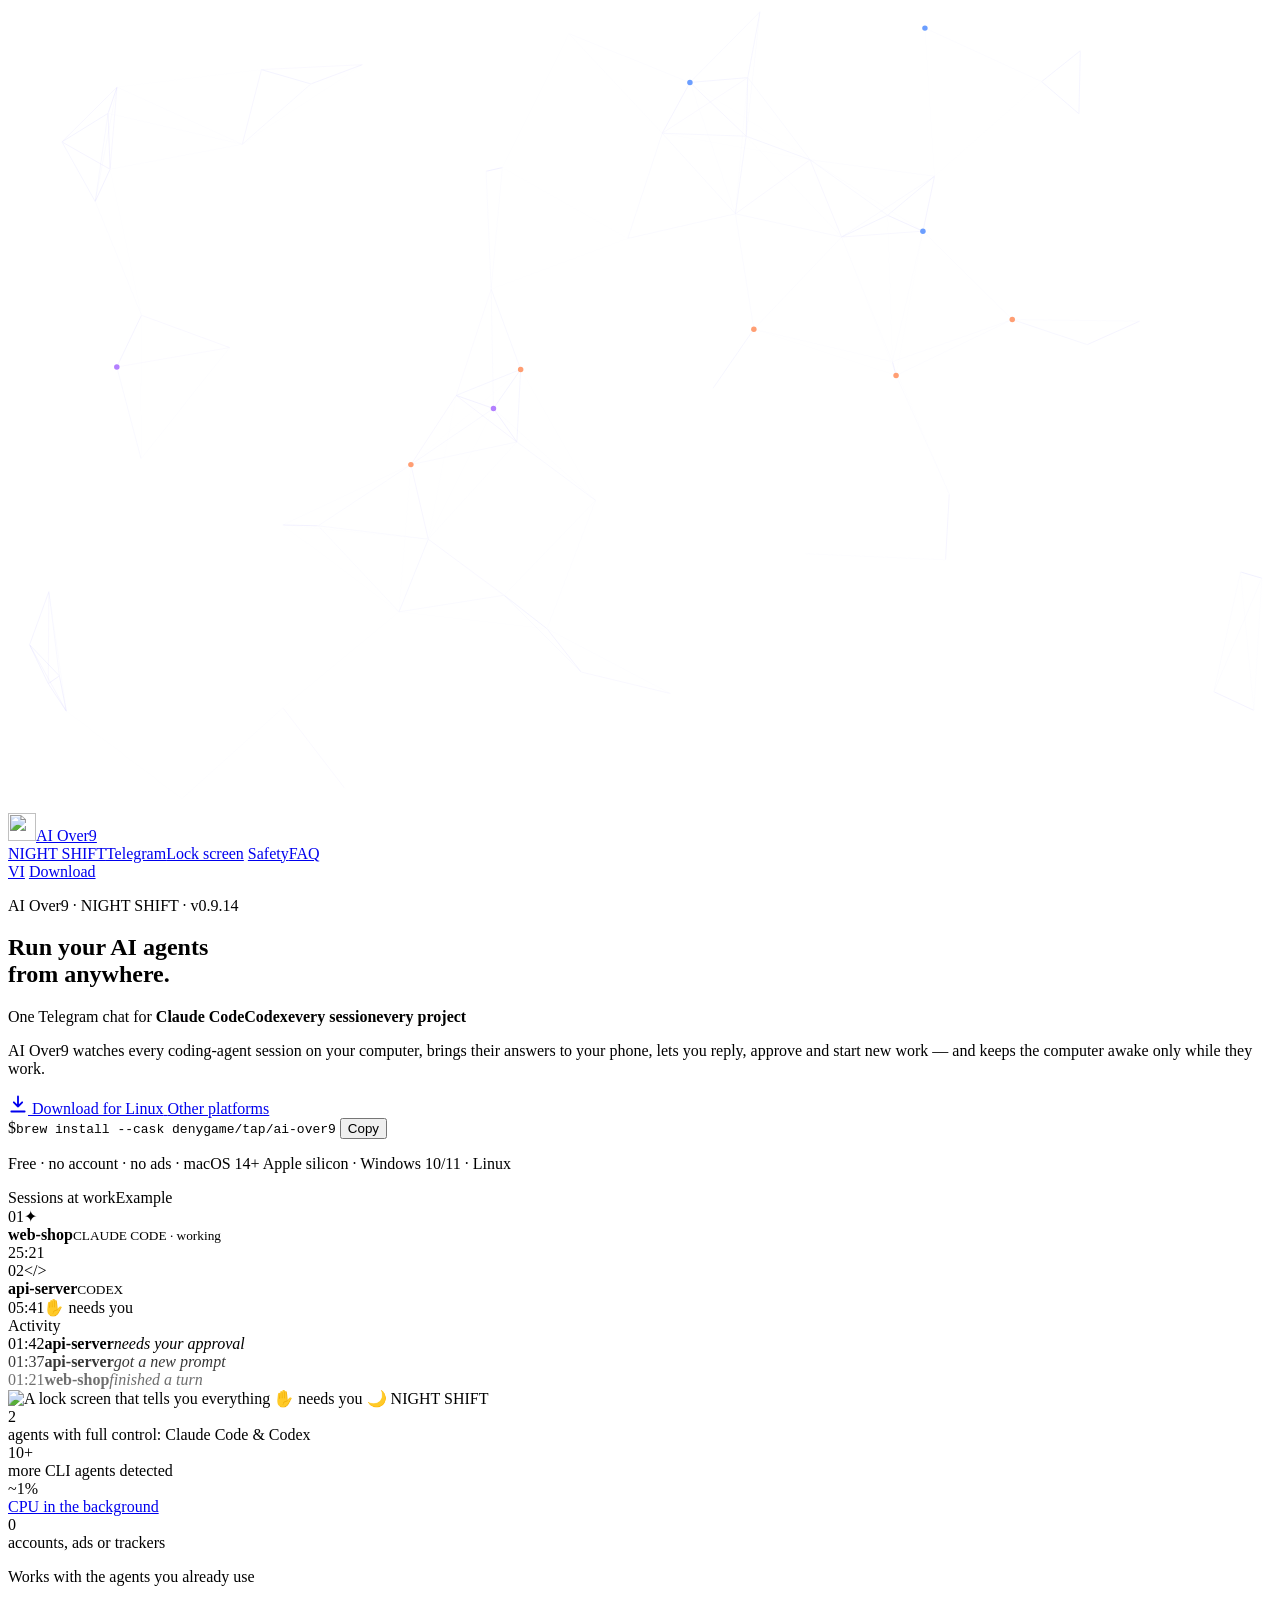
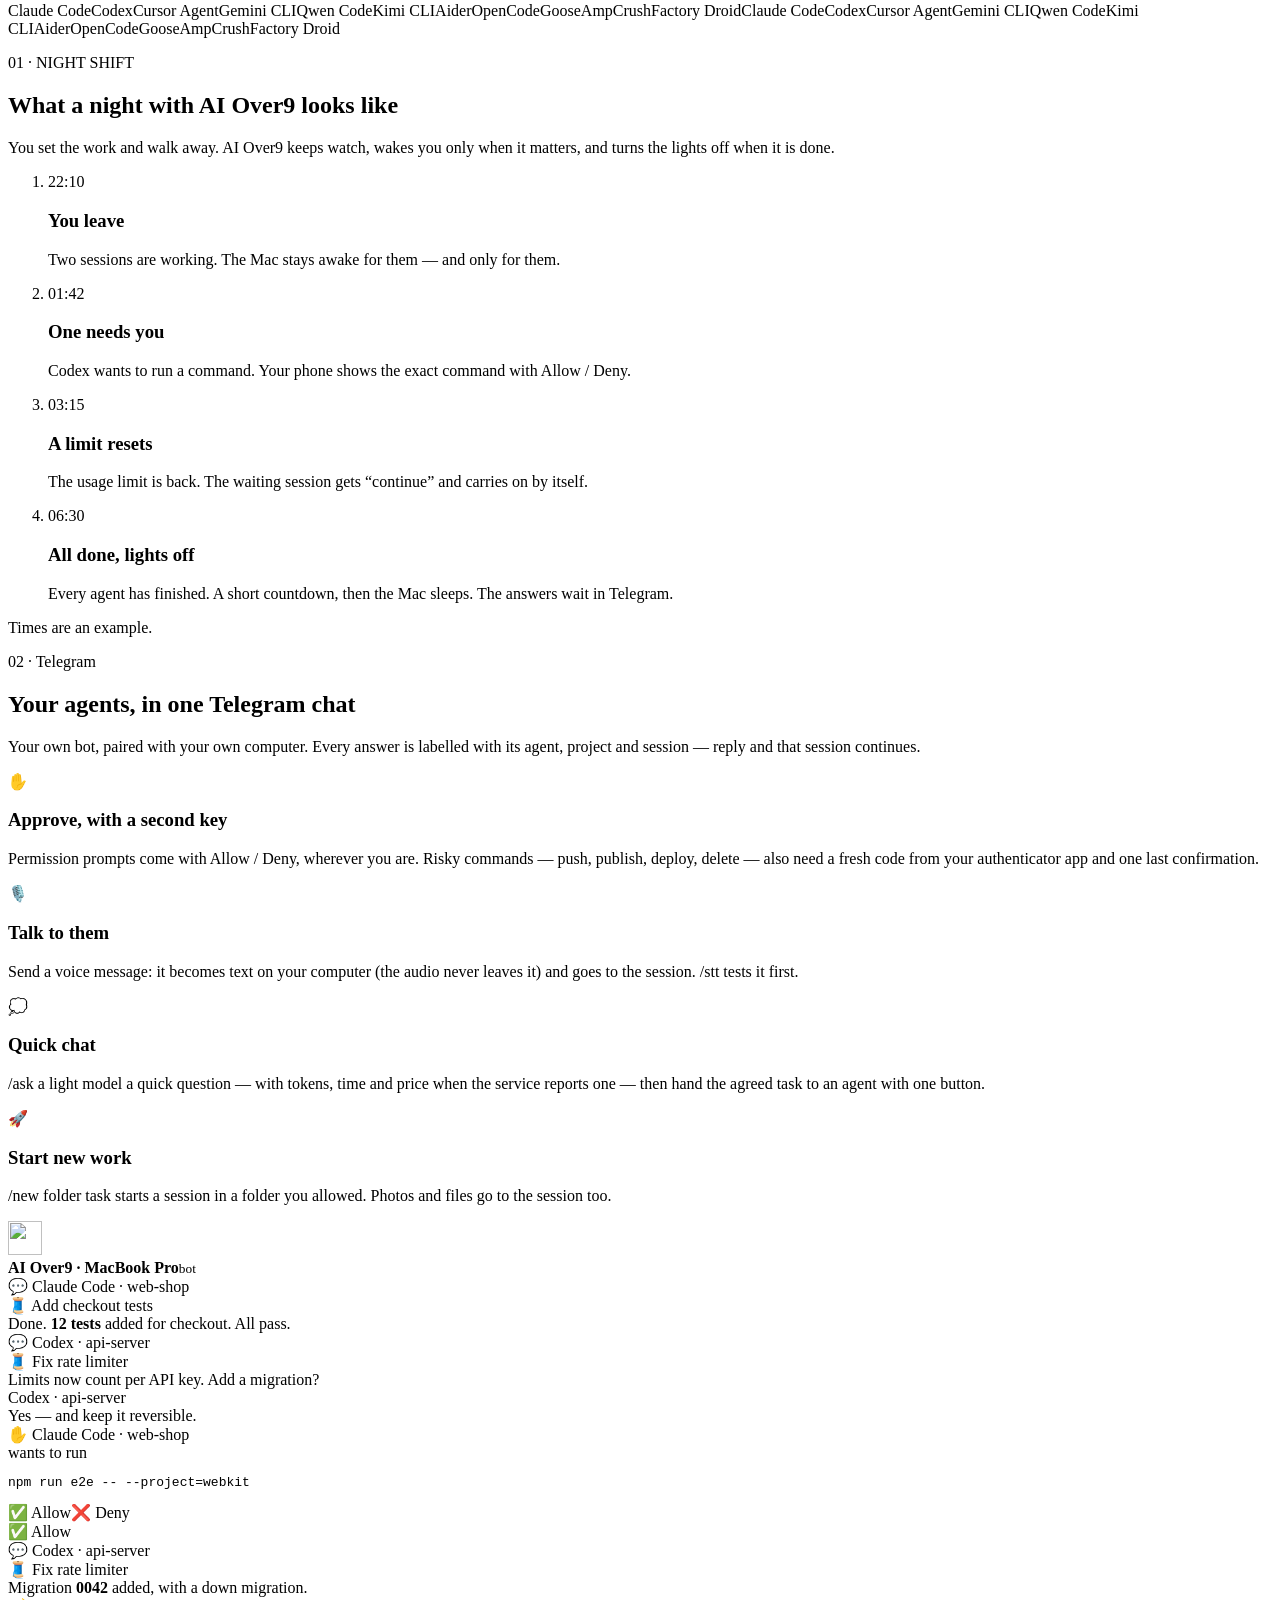
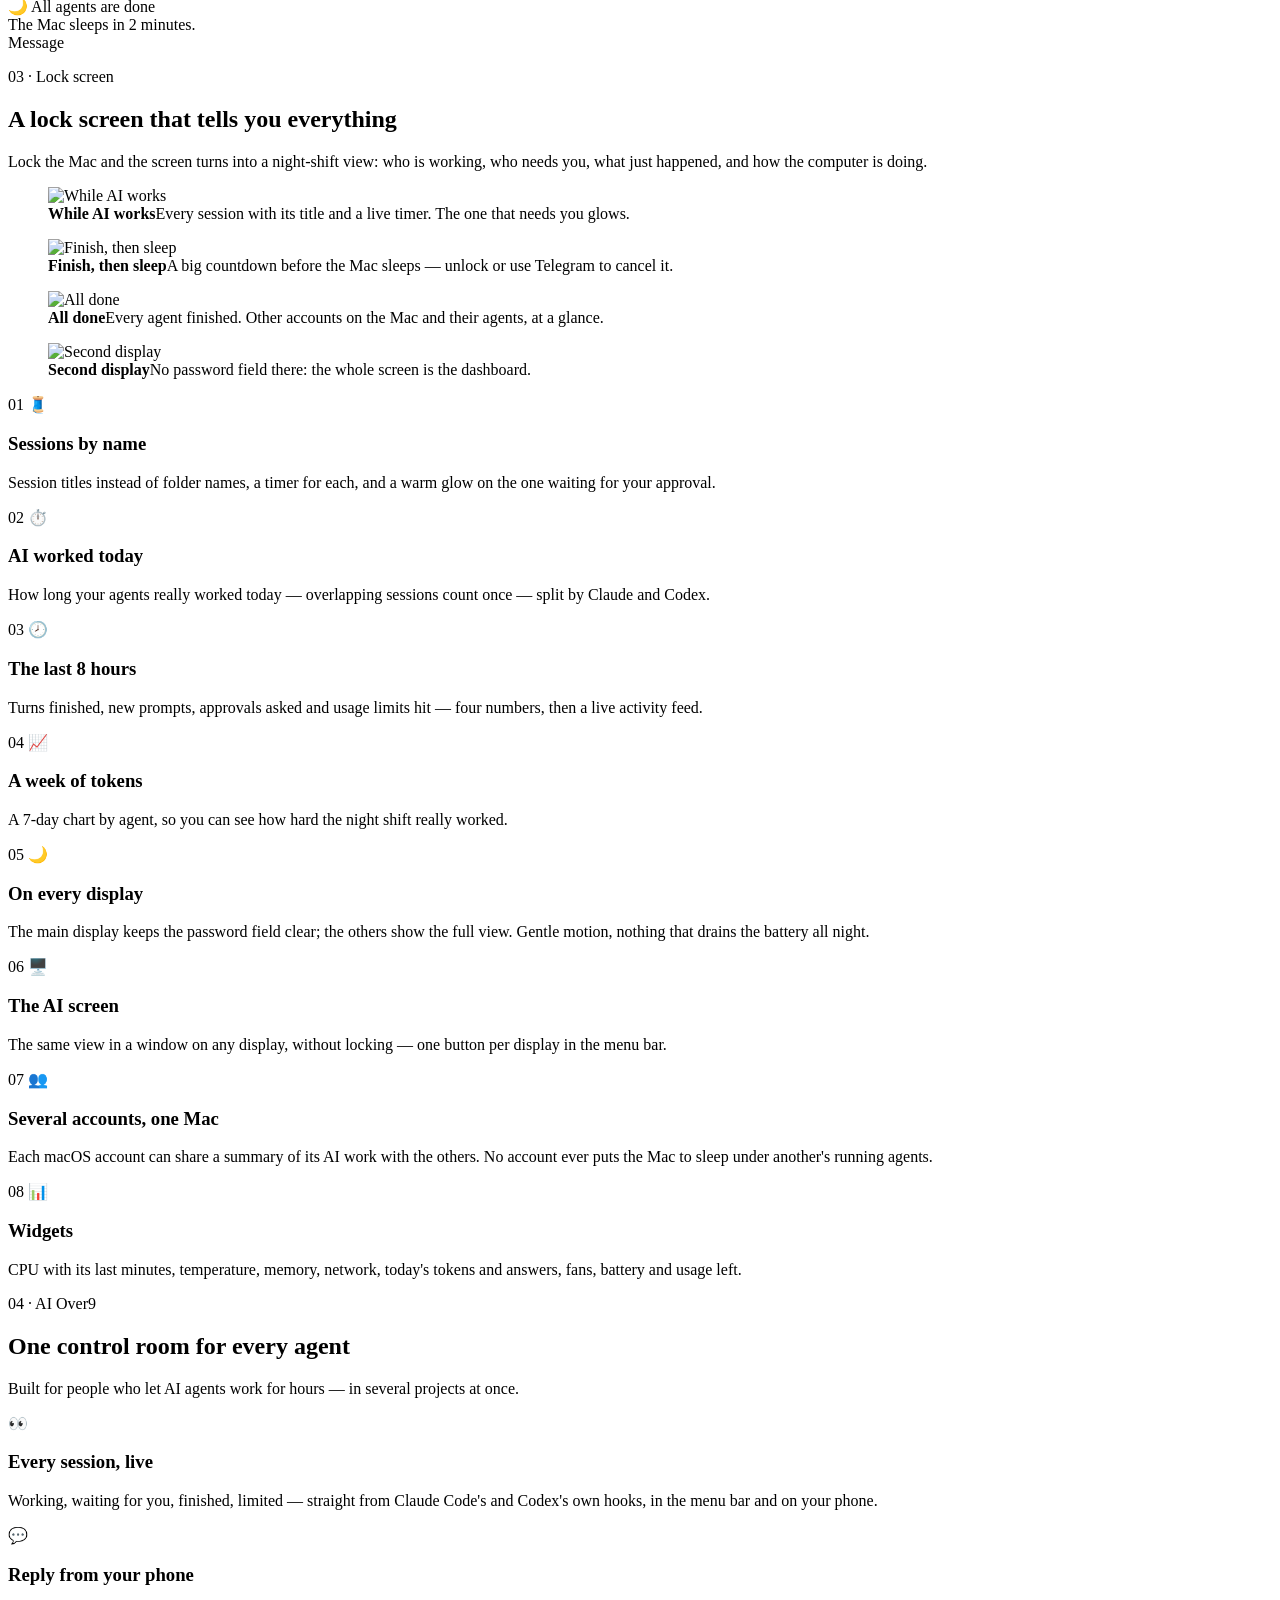
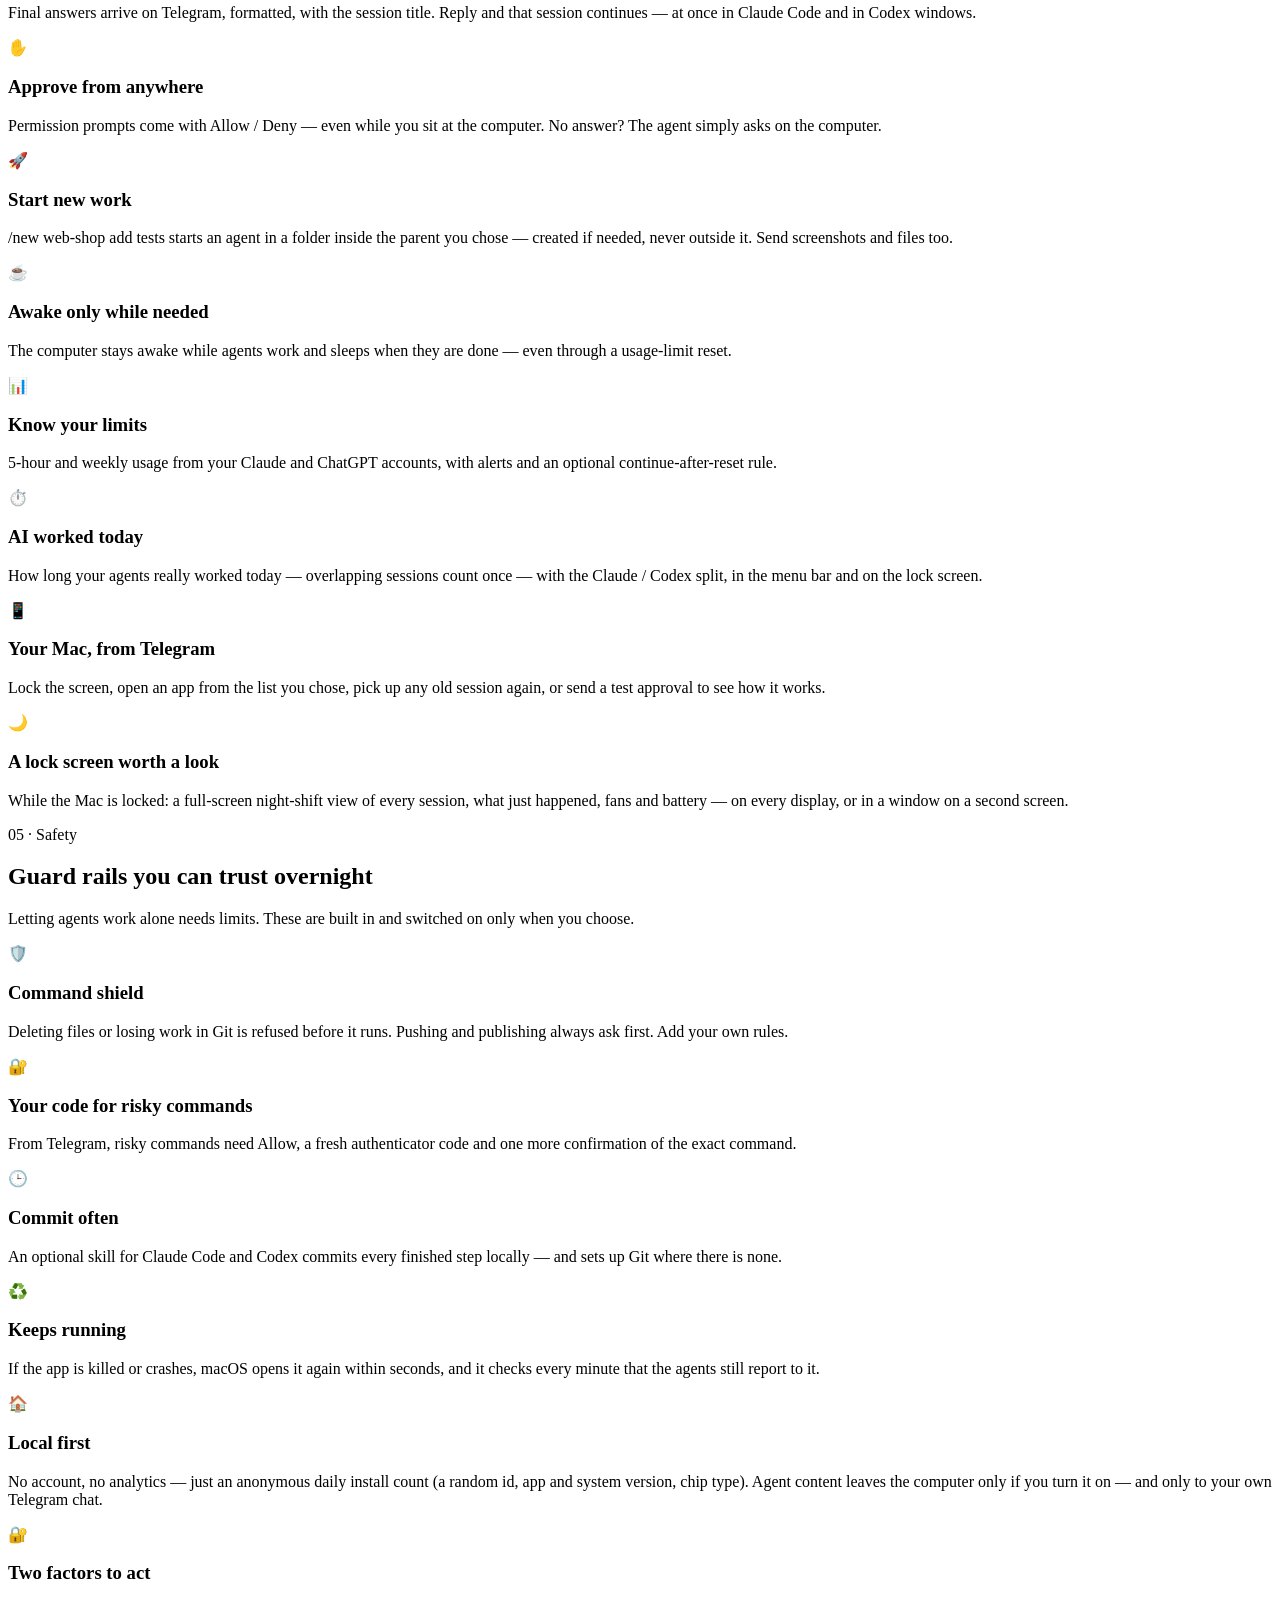
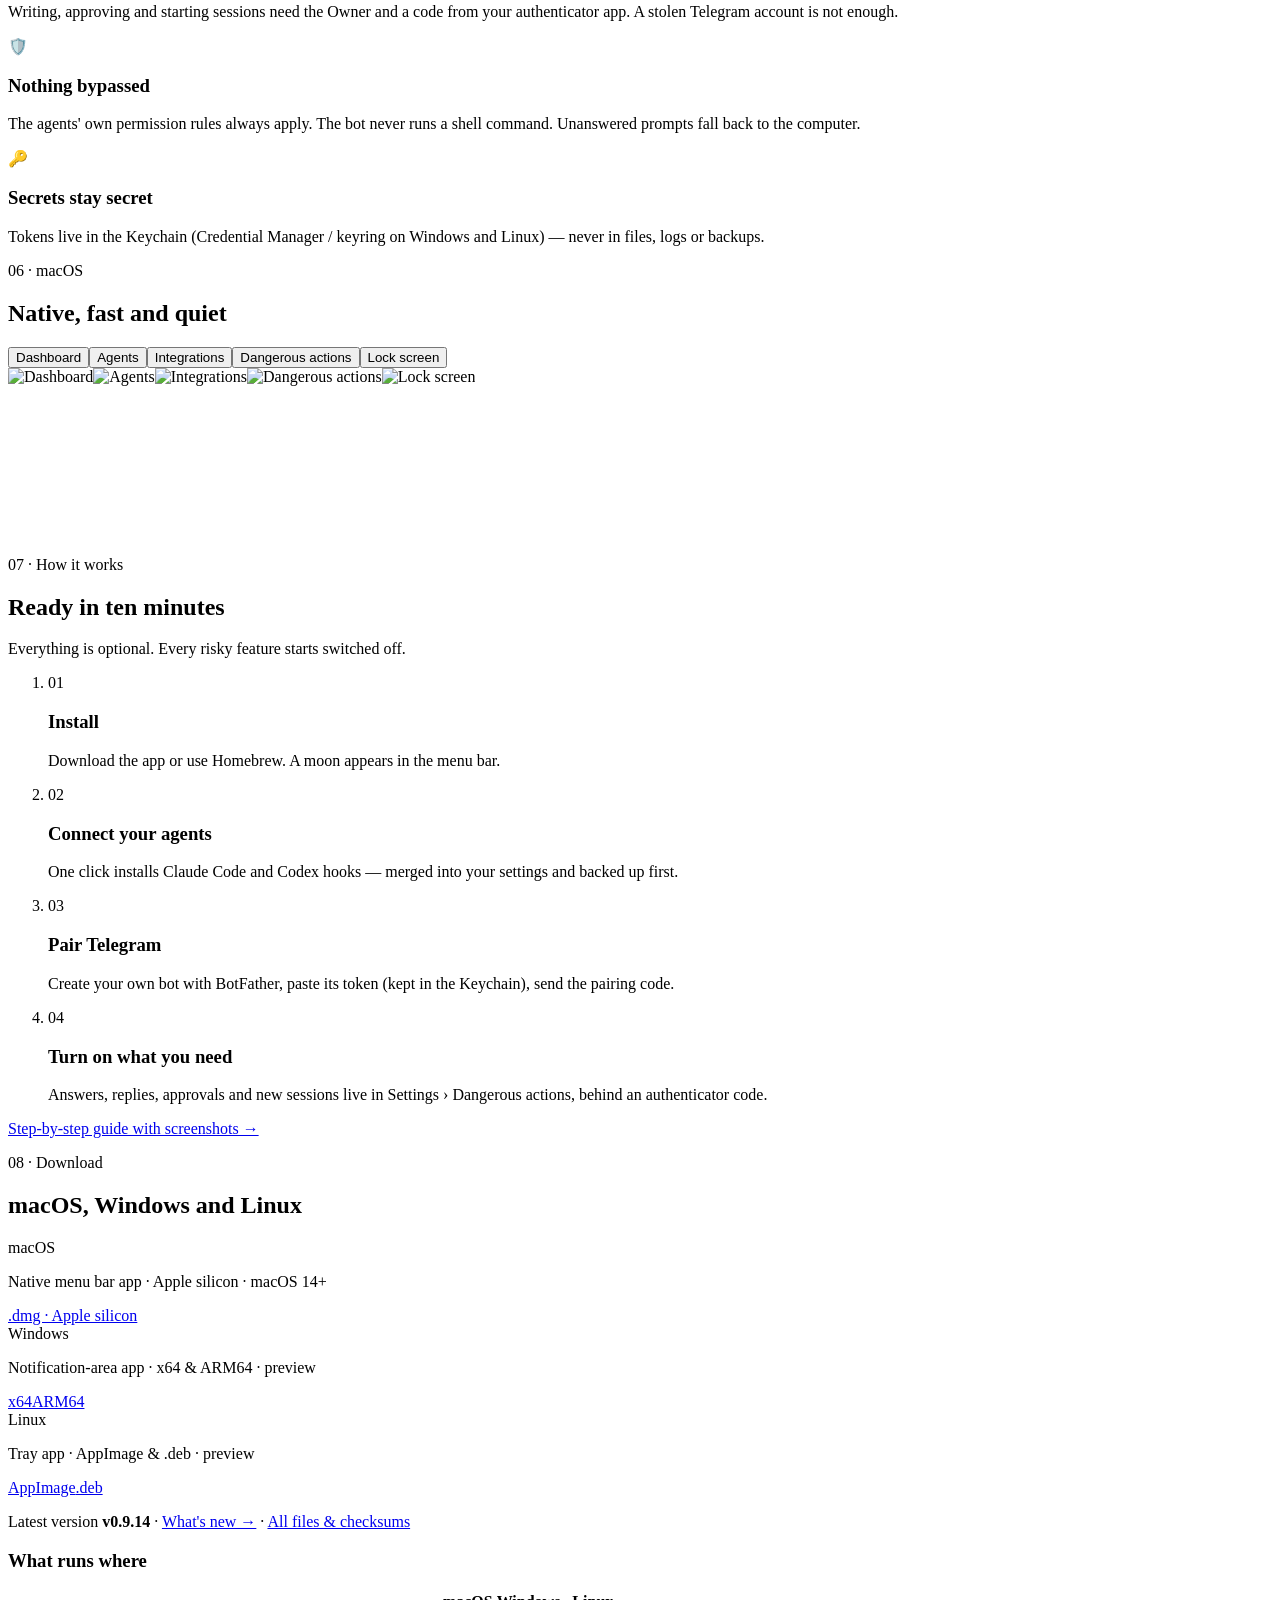
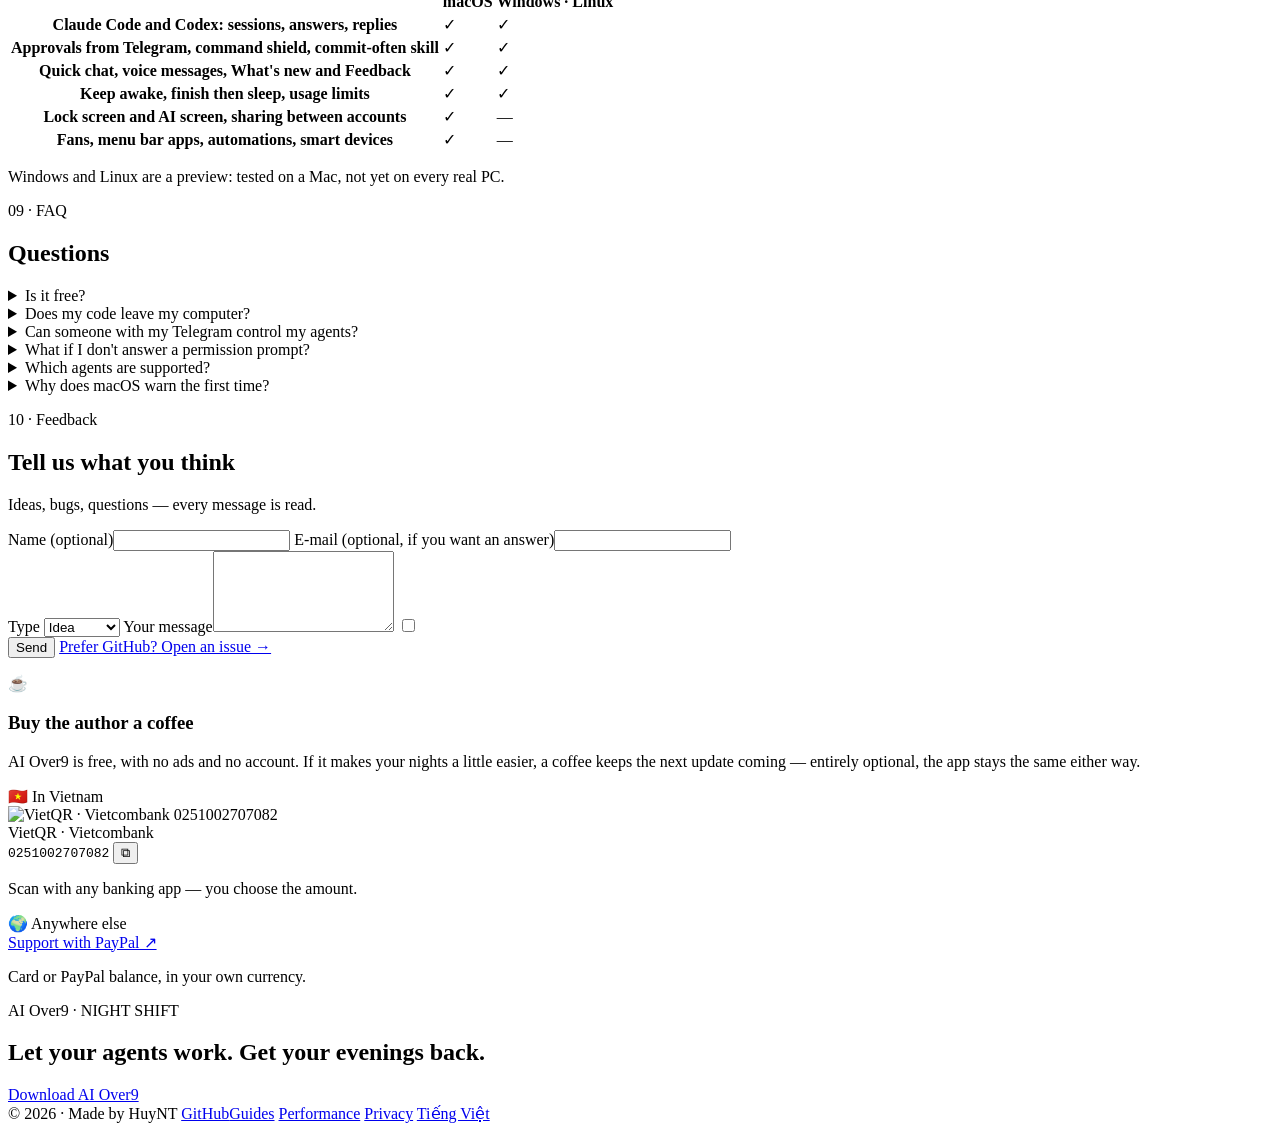
==== index.html @ e2caab8d "Website 2026-11-14T16:31Z" ====
<!DOCTYPE html><html lang="en"> <head><meta charset="utf-8"><meta name="viewport" content="width=device-width, initial-scale=1"><title>AI Over9 — run your AI coding agents from anywhere</title><meta name="description" content="AI Over9 watches every Claude Code and Codex session, brings their answers to Telegram, lets you reply, approve and start sessions from your phone, and keeps your computer awake only while they work."><link rel="canonical" href="https://denygame.github.io/ai-over9/"><link rel="alternate" hreflang="en" href="https://denygame.github.io/ai-over9/"><link rel="alternate" hreflang="vi" href="https://denygame.github.io/ai-over9/vi/"><link rel="icon" type="image/png" href="/ai-over9/favicon.png"><meta property="og:type" content="website"><meta property="og:title" content="AI Over9 — run your AI coding agents from anywhere"><meta property="og:description" content="AI Over9 watches every Claude Code and Codex session, brings their answers to Telegram, lets you reply, approve and start sessions from your phone, and keeps your computer awake only while they work."><meta property="og:image" content="https://denygame.github.io/ai-over9/media/hero.jpg"><meta property="og:url" content="https://denygame.github.io/ai-over9/"><meta name="twitter:card" content="summary_large_image"><meta name="theme-color" content="#08080c"><link rel="preconnect" href="https://fonts.googleapis.com"><link rel="preconnect" href="https://fonts.gstatic.com" crossorigin><link href="https://fonts.googleapis.com/css2?family=Anton&family=Inter:wght@400;500;600;700;800&family=JetBrains+Mono:wght@500;700&display=swap&subset=vietnamese" rel="stylesheet"><link rel="stylesheet" href="/ai-over9/_astro/index.wZpimJ7n.css"></head> <body>  <!-- The night: a dark field with brand light and a still constellation behind everything. --><div class="night" aria-hidden="true" data-astro-cid-sefmxpgk> <div class="glow g1" data-astro-cid-sefmxpgk></div><div class="glow g2" data-astro-cid-sefmxpgk></div><div class="glow g3" data-astro-cid-sefmxpgk></div> <svg class="sky" viewBox="0 0 1200 760" preserveAspectRatio="xMidYMid slice" data-astro-cid-sefmxpgk> <line x1="287.5" y1="72.1" x2="222.4" y2="129.4" stroke="#a7a3ff" stroke-opacity="0.093" stroke-width="0.8" data-astro-cid-sefmxpgk></line><line x1="287.5" y1="72.1" x2="240.6" y2="58.5" stroke="#a7a3ff" stroke-opacity="0.148" stroke-width="0.8" data-astro-cid-sefmxpgk></line><line x1="287.5" y1="72.1" x2="336.4" y2="53.8" stroke="#a7a3ff" stroke-opacity="0.143" stroke-width="0.8" data-astro-cid-sefmxpgk></line><line x1="458.7" y1="266.9" x2="486.7" y2="343.1" stroke="#a7a3ff" stroke-opacity="0.101" stroke-width="0.8" data-astro-cid-sefmxpgk></line><line x1="458.7" y1="266.9" x2="425.5" y2="367.8" stroke="#a7a3ff" stroke-opacity="0.064" stroke-width="0.8" data-astro-cid-sefmxpgk></line><line x1="458.7" y1="266.9" x2="469.3" y2="151.5" stroke="#a7a3ff" stroke-opacity="0.05" stroke-width="0.8" data-astro-cid-sefmxpgk></line><line x1="458.7" y1="266.9" x2="588.4" y2="218.8" stroke="#a7a3ff" stroke-opacity="0.017" stroke-width="0.8" data-astro-cid-sefmxpgk></line><line x1="458.7" y1="266.9" x2="460.9" y2="380.2" stroke="#a7a3ff" stroke-opacity="0.054" stroke-width="0.8" data-astro-cid-sefmxpgk></line><line x1="458.7" y1="266.9" x2="453.9" y2="155.0" stroke="#a7a3ff" stroke-opacity="0.056" stroke-width="0.8" data-astro-cid-sefmxpgk></line><line x1="458.7" y1="266.9" x2="483.1" y2="412.0" stroke="#a7a3ff" stroke-opacity="0.004" stroke-width="0.8" data-astro-cid-sefmxpgk></line><line x1="103.5" y1="75.1" x2="82.8" y2="183.7" stroke="#a7a3ff" stroke-opacity="0.058" stroke-width="0.8" data-astro-cid-sefmxpgk></line><line x1="103.5" y1="75.1" x2="222.4" y2="129.4" stroke="#a7a3ff" stroke-opacity="0.028" stroke-width="0.8" data-astro-cid-sefmxpgk></line><line x1="103.5" y1="75.1" x2="240.6" y2="58.5" stroke="#a7a3ff" stroke-opacity="0.017" stroke-width="0.8" data-astro-cid-sefmxpgk></line><line x1="103.5" y1="75.1" x2="51.2" y2="127.1" stroke="#a7a3ff" stroke-opacity="0.112" stroke-width="0.8" data-astro-cid-sefmxpgk></line><line x1="103.5" y1="75.1" x2="96.9" y2="153.1" stroke="#a7a3ff" stroke-opacity="0.105" stroke-width="0.8" data-astro-cid-sefmxpgk></line><line x1="103.5" y1="75.1" x2="95.0" y2="100.0" stroke="#a7a3ff" stroke-opacity="0.181" stroke-width="0.8" data-astro-cid-sefmxpgk></line><line x1="486.7" y1="343.1" x2="382.5" y2="433.5" stroke="#a7a3ff" stroke-opacity="0.018" stroke-width="0.8" data-astro-cid-sefmxpgk></line><line x1="486.7" y1="343.1" x2="425.5" y2="367.8" stroke="#a7a3ff" stroke-opacity="0.123" stroke-width="0.8" data-astro-cid-sefmxpgk></line><line x1="486.7" y1="343.1" x2="557.8" y2="467.5" stroke="#a7a3ff" stroke-opacity="0.01" stroke-width="0.8" data-astro-cid-sefmxpgk></line><line x1="486.7" y1="343.1" x2="460.9" y2="380.2" stroke="#a7a3ff" stroke-opacity="0.154" stroke-width="0.8" data-astro-cid-sefmxpgk></line><line x1="486.7" y1="343.1" x2="483.1" y2="412.0" stroke="#a7a3ff" stroke-opacity="0.119" stroke-width="0.8" data-astro-cid-sefmxpgk></line><line x1="103.3" y1="340.8" x2="126.3" y2="427.9" stroke="#a7a3ff" stroke-opacity="0.088" stroke-width="0.8" data-astro-cid-sefmxpgk></line><line x1="103.3" y1="340.8" x2="210.5" y2="322.4" stroke="#a7a3ff" stroke-opacity="0.061" stroke-width="0.8" data-astro-cid-sefmxpgk></line><line x1="103.3" y1="340.8" x2="126.7" y2="291.7" stroke="#a7a3ff" stroke-opacity="0.14" stroke-width="0.8" data-astro-cid-sefmxpgk></line><line x1="893.6" y1="461.4" x2="890.1" y2="523.9" stroke="#a7a3ff" stroke-opacity="0.128" stroke-width="0.8" data-astro-cid-sefmxpgk></line><line x1="893.6" y1="461.4" x2="756.9" y2="518.1" stroke="#a7a3ff" stroke-opacity="0.003" stroke-width="0.8" data-astro-cid-sefmxpgk></line><line x1="893.6" y1="461.4" x2="839.6" y2="335.8" stroke="#a7a3ff" stroke-opacity="0.019" stroke-width="0.8" data-astro-cid-sefmxpgk></line><line x1="893.6" y1="461.4" x2="843.1" y2="348.8" stroke="#a7a3ff" stroke-opacity="0.039" stroke-width="0.8" data-astro-cid-sefmxpgk></line><line x1="82.8" y1="183.7" x2="222.4" y2="129.4" stroke="#a7a3ff" stroke-opacity="0" stroke-width="0.8" data-astro-cid-sefmxpgk></line><line x1="82.8" y1="183.7" x2="126.7" y2="291.7" stroke="#a7a3ff" stroke-opacity="0.049" stroke-width="0.8" data-astro-cid-sefmxpgk></line><line x1="82.8" y1="183.7" x2="51.2" y2="127.1" stroke="#a7a3ff" stroke-opacity="0.125" stroke-width="0.8" data-astro-cid-sefmxpgk></line><line x1="82.8" y1="183.7" x2="96.9" y2="153.1" stroke="#a7a3ff" stroke-opacity="0.171" stroke-width="0.8" data-astro-cid-sefmxpgk></line><line x1="82.8" y1="183.7" x2="95.0" y2="100.0" stroke="#a7a3ff" stroke-opacity="0.096" stroke-width="0.8" data-astro-cid-sefmxpgk></line><line x1="890.1" y1="523.9" x2="756.9" y2="518.1" stroke="#a7a3ff" stroke-opacity="0.024" stroke-width="0.8" data-astro-cid-sefmxpgk></line><line x1="48.8" y1="634.1" x2="20.5" y2="604.5" stroke="#a7a3ff" stroke-opacity="0.16" stroke-width="0.8" data-astro-cid-sefmxpgk></line><line x1="48.8" y1="634.1" x2="38.2" y2="641.4" stroke="#a7a3ff" stroke-opacity="0.201" stroke-width="0.8" data-astro-cid-sefmxpgk></line><line x1="48.8" y1="634.1" x2="55.4" y2="667.6" stroke="#a7a3ff" stroke-opacity="0.17" stroke-width="0.8" data-astro-cid-sefmxpgk></line><line x1="48.8" y1="634.1" x2="38.8" y2="554.1" stroke="#a7a3ff" stroke-opacity="0.102" stroke-width="0.8" data-astro-cid-sefmxpgk></line><line x1="382.5" y1="433.5" x2="425.5" y2="367.8" stroke="#a7a3ff" stroke-opacity="0.105" stroke-width="0.8" data-astro-cid-sefmxpgk></line><line x1="382.5" y1="433.5" x2="260.8" y2="490.8" stroke="#a7a3ff" stroke-opacity="0.023" stroke-width="0.8" data-astro-cid-sefmxpgk></line><line x1="382.5" y1="433.5" x2="399.0" y2="504.3" stroke="#a7a3ff" stroke-opacity="0.113" stroke-width="0.8" data-astro-cid-sefmxpgk></line><line x1="382.5" y1="433.5" x2="371.2" y2="573.3" stroke="#a7a3ff" stroke-opacity="0.014" stroke-width="0.8" data-astro-cid-sefmxpgk></line><line x1="382.5" y1="433.5" x2="460.9" y2="380.2" stroke="#a7a3ff" stroke-opacity="0.081" stroke-width="0.8" data-astro-cid-sefmxpgk></line><line x1="382.5" y1="433.5" x2="294.5" y2="491.6" stroke="#a7a3ff" stroke-opacity="0.065" stroke-width="0.8" data-astro-cid-sefmxpgk></line><line x1="382.5" y1="433.5" x2="483.1" y2="412.0" stroke="#a7a3ff" stroke-opacity="0.069" stroke-width="0.8" data-astro-cid-sefmxpgk></line><line x1="981.3" y1="69.9" x2="879.6" y2="159.7" stroke="#a7a3ff" stroke-opacity="0.021" stroke-width="0.8" data-astro-cid-sefmxpgk></line><line x1="981.3" y1="69.9" x2="870.5" y2="19.1" stroke="#a7a3ff" stroke-opacity="0.041" stroke-width="0.8" data-astro-cid-sefmxpgk></line><line x1="981.3" y1="69.9" x2="1016.7" y2="100.5" stroke="#a7a3ff" stroke-opacity="0.151" stroke-width="0.8" data-astro-cid-sefmxpgk></line><line x1="981.3" y1="69.9" x2="1018.0" y2="40.6" stroke="#a7a3ff" stroke-opacity="0.151" stroke-width="0.8" data-astro-cid-sefmxpgk></line><line x1="621.1" y1="118.9" x2="588.4" y2="218.8" stroke="#a7a3ff" stroke-opacity="0.066" stroke-width="0.8" data-astro-cid-sefmxpgk></line><line x1="621.1" y1="118.9" x2="647.4" y2="70.7" stroke="#a7a3ff" stroke-opacity="0.14" stroke-width="0.8" data-astro-cid-sefmxpgk></line><line x1="621.1" y1="118.9" x2="713.9" y2="3.6" stroke="#a7a3ff" stroke-opacity="0.003" stroke-width="0.8" data-astro-cid-sefmxpgk></line><line x1="621.1" y1="118.9" x2="702.3" y2="66.1" stroke="#a7a3ff" stroke-opacity="0.078" stroke-width="0.8" data-astro-cid-sefmxpgk></line><line x1="621.1" y1="118.9" x2="761.5" y2="144.1" stroke="#a7a3ff" stroke-opacity="0.011" stroke-width="0.8" data-astro-cid-sefmxpgk></line><line x1="621.1" y1="118.9" x2="532.5" y2="24.4" stroke="#a7a3ff" stroke-opacity="0.03" stroke-width="0.8" data-astro-cid-sefmxpgk></line><line x1="621.1" y1="118.9" x2="700.8" y2="121.7" stroke="#a7a3ff" stroke-opacity="0.103" stroke-width="0.8" data-astro-cid-sefmxpgk></line><line x1="621.1" y1="118.9" x2="690.6" y2="195.4" stroke="#a7a3ff" stroke-opacity="0.068" stroke-width="0.8" data-astro-cid-sefmxpgk></line><line x1="1170.1" y1="535.4" x2="1182.8" y2="666.8" stroke="#a7a3ff" stroke-opacity="0.026" stroke-width="0.8" data-astro-cid-sefmxpgk></line><line x1="1170.1" y1="535.4" x2="1190.3" y2="541.3" stroke="#a7a3ff" stroke-opacity="0.189" stroke-width="0.8" data-astro-cid-sefmxpgk></line><line x1="1170.1" y1="535.4" x2="1144.8" y2="649.1" stroke="#a7a3ff" stroke-opacity="0.049" stroke-width="0.8" data-astro-cid-sefmxpgk></line><line x1="425.5" y1="367.8" x2="399.0" y2="504.3" stroke="#a7a3ff" stroke-opacity="0.016" stroke-width="0.8" data-astro-cid-sefmxpgk></line><line x1="425.5" y1="367.8" x2="460.9" y2="380.2" stroke="#a7a3ff" stroke-opacity="0.165" stroke-width="0.8" data-astro-cid-sefmxpgk></line><line x1="425.5" y1="367.8" x2="483.1" y2="412.0" stroke="#a7a3ff" stroke-opacity="0.114" stroke-width="0.8" data-astro-cid-sefmxpgk></line><line x1="126.3" y1="427.9" x2="210.5" y2="322.4" stroke="#a7a3ff" stroke-opacity="0.022" stroke-width="0.8" data-astro-cid-sefmxpgk></line><line x1="126.3" y1="427.9" x2="126.7" y2="291.7" stroke="#a7a3ff" stroke-opacity="0.02" stroke-width="0.8" data-astro-cid-sefmxpgk></line><line x1="126.3" y1="427.9" x2="260.8" y2="490.8" stroke="#a7a3ff" stroke-opacity="0.002" stroke-width="0.8" data-astro-cid-sefmxpgk></line><line x1="1182.8" y1="666.8" x2="1190.3" y2="541.3" stroke="#a7a3ff" stroke-opacity="0.036" stroke-width="0.8" data-astro-cid-sefmxpgk></line><line x1="1182.8" y1="666.8" x2="1144.8" y2="649.1" stroke="#a7a3ff" stroke-opacity="0.158" stroke-width="0.8" data-astro-cid-sefmxpgk></line><line x1="469.3" y1="151.5" x2="588.4" y2="218.8" stroke="#a7a3ff" stroke-opacity="0.019" stroke-width="0.8" data-astro-cid-sefmxpgk></line><line x1="469.3" y1="151.5" x2="532.5" y2="24.4" stroke="#a7a3ff" stroke-opacity="0.012" stroke-width="0.8" data-astro-cid-sefmxpgk></line><line x1="469.3" y1="151.5" x2="453.9" y2="155.0" stroke="#a7a3ff" stroke-opacity="0.197" stroke-width="0.8" data-astro-cid-sefmxpgk></line><line x1="222.4" y1="129.4" x2="240.6" y2="58.5" stroke="#a7a3ff" stroke-opacity="0.113" stroke-width="0.8" data-astro-cid-sefmxpgk></line><line x1="222.4" y1="129.4" x2="336.4" y2="53.8" stroke="#a7a3ff" stroke-opacity="0.019" stroke-width="0.8" data-astro-cid-sefmxpgk></line><line x1="222.4" y1="129.4" x2="96.9" y2="153.1" stroke="#a7a3ff" stroke-opacity="0.033" stroke-width="0.8" data-astro-cid-sefmxpgk></line><line x1="222.4" y1="129.4" x2="95.0" y2="100.0" stroke="#a7a3ff" stroke-opacity="0.028" stroke-width="0.8" data-astro-cid-sefmxpgk></line><line x1="588.4" y1="218.8" x2="708.1" y2="304.9" stroke="#a7a3ff" stroke-opacity="0.004" stroke-width="0.8" data-astro-cid-sefmxpgk></line><line x1="588.4" y1="218.8" x2="700.8" y2="121.7" stroke="#a7a3ff" stroke-opacity="0.002" stroke-width="0.8" data-astro-cid-sefmxpgk></line><line x1="588.4" y1="218.8" x2="690.6" y2="195.4" stroke="#a7a3ff" stroke-opacity="0.066" stroke-width="0.8" data-astro-cid-sefmxpgk></line><line x1="588.4" y1="218.8" x2="453.9" y2="155.0" stroke="#a7a3ff" stroke-opacity="0.002" stroke-width="0.8" data-astro-cid-sefmxpgk></line><line x1="165.1" y1="750.7" x2="55.4" y2="667.6" stroke="#a7a3ff" stroke-opacity="0.018" stroke-width="0.8" data-astro-cid-sefmxpgk></line><line x1="165.1" y1="750.7" x2="261.0" y2="664.4" stroke="#a7a3ff" stroke-opacity="0.031" stroke-width="0.8" data-astro-cid-sefmxpgk></line><line x1="879.6" y1="159.7" x2="870.5" y2="19.1" stroke="#a7a3ff" stroke-opacity="0.013" stroke-width="0.8" data-astro-cid-sefmxpgk></line><line x1="879.6" y1="159.7" x2="1016.7" y2="100.5" stroke="#a7a3ff" stroke-opacity="0.001" stroke-width="0.8" data-astro-cid-sefmxpgk></line><line x1="879.6" y1="159.7" x2="868.6" y2="211.9" stroke="#a7a3ff" stroke-opacity="0.142" stroke-width="0.8" data-astro-cid-sefmxpgk></line><line x1="879.6" y1="159.7" x2="761.5" y2="144.1" stroke="#a7a3ff" stroke-opacity="0.045" stroke-width="0.8" data-astro-cid-sefmxpgk></line><line x1="879.6" y1="159.7" x2="791.4" y2="217.4" stroke="#a7a3ff" stroke-opacity="0.066" stroke-width="0.8" data-astro-cid-sefmxpgk></line><line x1="879.6" y1="159.7" x2="835.1" y2="196.8" stroke="#a7a3ff" stroke-opacity="0.135" stroke-width="0.8" data-astro-cid-sefmxpgk></line><line x1="647.4" y1="70.7" x2="713.9" y2="3.6" stroke="#a7a3ff" stroke-opacity="0.081" stroke-width="0.8" data-astro-cid-sefmxpgk></line><line x1="647.4" y1="70.7" x2="702.3" y2="66.1" stroke="#a7a3ff" stroke-opacity="0.139" stroke-width="0.8" data-astro-cid-sefmxpgk></line><line x1="647.4" y1="70.7" x2="761.5" y2="144.1" stroke="#a7a3ff" stroke-opacity="0.021" stroke-width="0.8" data-astro-cid-sefmxpgk></line><line x1="647.4" y1="70.7" x2="532.5" y2="24.4" stroke="#a7a3ff" stroke-opacity="0.038" stroke-width="0.8" data-astro-cid-sefmxpgk></line><line x1="647.4" y1="70.7" x2="700.8" y2="121.7" stroke="#a7a3ff" stroke-opacity="0.112" stroke-width="0.8" data-astro-cid-sefmxpgk></line><line x1="647.4" y1="70.7" x2="690.6" y2="195.4" stroke="#a7a3ff" stroke-opacity="0.027" stroke-width="0.8" data-astro-cid-sefmxpgk></line><line x1="20.5" y1="604.5" x2="38.2" y2="641.4" stroke="#a7a3ff" stroke-opacity="0.16" stroke-width="0.8" data-astro-cid-sefmxpgk></line><line x1="20.5" y1="604.5" x2="55.4" y2="667.6" stroke="#a7a3ff" stroke-opacity="0.114" stroke-width="0.8" data-astro-cid-sefmxpgk></line><line x1="20.5" y1="604.5" x2="38.8" y2="554.1" stroke="#a7a3ff" stroke-opacity="0.141" stroke-width="0.8" data-astro-cid-sefmxpgk></line><line x1="839.6" y1="335.8" x2="953.4" y2="295.8" stroke="#a7a3ff" stroke-opacity="0.043" stroke-width="0.8" data-astro-cid-sefmxpgk></line><line x1="839.6" y1="335.8" x2="868.6" y2="211.9" stroke="#a7a3ff" stroke-opacity="0.033" stroke-width="0.8" data-astro-cid-sefmxpgk></line><line x1="839.6" y1="335.8" x2="708.1" y2="304.9" stroke="#a7a3ff" stroke-opacity="0.022" stroke-width="0.8" data-astro-cid-sefmxpgk></line><line x1="839.6" y1="335.8" x2="791.4" y2="217.4" stroke="#a7a3ff" stroke-opacity="0.033" stroke-width="0.8" data-astro-cid-sefmxpgk></line><line x1="839.6" y1="335.8" x2="843.1" y2="348.8" stroke="#a7a3ff" stroke-opacity="0.2" stroke-width="0.8" data-astro-cid-sefmxpgk></line><line x1="839.6" y1="335.8" x2="835.1" y2="196.8" stroke="#a7a3ff" stroke-opacity="0.016" stroke-width="0.8" data-astro-cid-sefmxpgk></line><line x1="1024.6" y1="319.6" x2="953.4" y2="295.8" stroke="#a7a3ff" stroke-opacity="0.11" stroke-width="0.8" data-astro-cid-sefmxpgk></line><line x1="1024.6" y1="319.6" x2="1074.4" y2="297.3" stroke="#a7a3ff" stroke-opacity="0.14" stroke-width="0.8" data-astro-cid-sefmxpgk></line><line x1="713.9" y1="3.6" x2="702.3" y2="66.1" stroke="#a7a3ff" stroke-opacity="0.127" stroke-width="0.8" data-astro-cid-sefmxpgk></line><line x1="713.9" y1="3.6" x2="761.5" y2="144.1" stroke="#a7a3ff" stroke-opacity="0.003" stroke-width="0.8" data-astro-cid-sefmxpgk></line><line x1="713.9" y1="3.6" x2="700.8" y2="121.7" stroke="#a7a3ff" stroke-opacity="0.046" stroke-width="0.8" data-astro-cid-sefmxpgk></line><line x1="38.2" y1="641.4" x2="55.4" y2="667.6" stroke="#a7a3ff" stroke-opacity="0.174" stroke-width="0.8" data-astro-cid-sefmxpgk></line><line x1="38.2" y1="641.4" x2="38.8" y2="554.1" stroke="#a7a3ff" stroke-opacity="0.092" stroke-width="0.8" data-astro-cid-sefmxpgk></line><line x1="669.3" y1="361.1" x2="708.1" y2="304.9" stroke="#a7a3ff" stroke-opacity="0.12" stroke-width="0.8" data-astro-cid-sefmxpgk></line><line x1="702.3" y1="66.1" x2="761.5" y2="144.1" stroke="#a7a3ff" stroke-opacity="0.076" stroke-width="0.8" data-astro-cid-sefmxpgk></line><line x1="702.3" y1="66.1" x2="700.8" y2="121.7" stroke="#a7a3ff" stroke-opacity="0.139" stroke-width="0.8" data-astro-cid-sefmxpgk></line><line x1="702.3" y1="66.1" x2="690.6" y2="195.4" stroke="#a7a3ff" stroke-opacity="0.03" stroke-width="0.8" data-astro-cid-sefmxpgk></line><line x1="210.5" y1="322.4" x2="126.7" y2="291.7" stroke="#a7a3ff" stroke-opacity="0.089" stroke-width="0.8" data-astro-cid-sefmxpgk></line><line x1="319.6" y1="740.7" x2="261.0" y2="664.4" stroke="#a7a3ff" stroke-opacity="0.079" stroke-width="0.8" data-astro-cid-sefmxpgk></line><line x1="544.1" y1="630.4" x2="628.8" y2="650.8" stroke="#a7a3ff" stroke-opacity="0.092" stroke-width="0.8" data-astro-cid-sefmxpgk></line><line x1="544.1" y1="630.4" x2="511.7" y2="589.3" stroke="#a7a3ff" stroke-opacity="0.143" stroke-width="0.8" data-astro-cid-sefmxpgk></line><line x1="544.1" y1="630.4" x2="471.0" y2="557.5" stroke="#a7a3ff" stroke-opacity="0.069" stroke-width="0.8" data-astro-cid-sefmxpgk></line><line x1="628.8" y1="650.8" x2="511.7" y2="589.3" stroke="#a7a3ff" stroke-opacity="0.026" stroke-width="0.8" data-astro-cid-sefmxpgk></line><line x1="240.6" y1="58.5" x2="336.4" y2="53.8" stroke="#a7a3ff" stroke-opacity="0.079" stroke-width="0.8" data-astro-cid-sefmxpgk></line><line x1="953.4" y1="295.8" x2="868.6" y2="211.9" stroke="#a7a3ff" stroke-opacity="0.045" stroke-width="0.8" data-astro-cid-sefmxpgk></line><line x1="953.4" y1="295.8" x2="1074.4" y2="297.3" stroke="#a7a3ff" stroke-opacity="0.043" stroke-width="0.8" data-astro-cid-sefmxpgk></line><line x1="953.4" y1="295.8" x2="843.1" y2="348.8" stroke="#a7a3ff" stroke-opacity="0.041" stroke-width="0.8" data-astro-cid-sefmxpgk></line><line x1="870.5" y1="19.1" x2="1018.0" y2="40.6" stroke="#a7a3ff" stroke-opacity="0.001" stroke-width="0.8" data-astro-cid-sefmxpgk></line><line x1="126.7" y1="291.7" x2="96.9" y2="153.1" stroke="#a7a3ff" stroke-opacity="0.012" stroke-width="0.8" data-astro-cid-sefmxpgk></line><line x1="1016.7" y1="100.5" x2="1018.0" y2="40.6" stroke="#a7a3ff" stroke-opacity="0.132" stroke-width="0.8" data-astro-cid-sefmxpgk></line><line x1="1190.3" y1="541.3" x2="1144.8" y2="649.1" stroke="#a7a3ff" stroke-opacity="0.048" stroke-width="0.8" data-astro-cid-sefmxpgk></line><line x1="260.8" y1="490.8" x2="399.0" y2="504.3" stroke="#a7a3ff" stroke-opacity="0.016" stroke-width="0.8" data-astro-cid-sefmxpgk></line><line x1="260.8" y1="490.8" x2="371.2" y2="573.3" stroke="#a7a3ff" stroke-opacity="0.018" stroke-width="0.8" data-astro-cid-sefmxpgk></line><line x1="260.8" y1="490.8" x2="294.5" y2="491.6" stroke="#a7a3ff" stroke-opacity="0.17" stroke-width="0.8" data-astro-cid-sefmxpgk></line><line x1="868.6" y1="211.9" x2="761.5" y2="144.1" stroke="#a7a3ff" stroke-opacity="0.034" stroke-width="0.8" data-astro-cid-sefmxpgk></line><line x1="868.6" y1="211.9" x2="791.4" y2="217.4" stroke="#a7a3ff" stroke-opacity="0.107" stroke-width="0.8" data-astro-cid-sefmxpgk></line><line x1="868.6" y1="211.9" x2="843.1" y2="348.8" stroke="#a7a3ff" stroke-opacity="0.016" stroke-width="0.8" data-astro-cid-sefmxpgk></line><line x1="868.6" y1="211.9" x2="835.1" y2="196.8" stroke="#a7a3ff" stroke-opacity="0.166" stroke-width="0.8" data-astro-cid-sefmxpgk></line><line x1="708.1" y1="304.9" x2="791.4" y2="217.4" stroke="#a7a3ff" stroke-opacity="0.043" stroke-width="0.8" data-astro-cid-sefmxpgk></line><line x1="708.1" y1="304.9" x2="690.6" y2="195.4" stroke="#a7a3ff" stroke-opacity="0.057" stroke-width="0.8" data-astro-cid-sefmxpgk></line><line x1="708.1" y1="304.9" x2="843.1" y2="348.8" stroke="#a7a3ff" stroke-opacity="0.012" stroke-width="0.8" data-astro-cid-sefmxpgk></line><line x1="51.2" y1="127.1" x2="96.9" y2="153.1" stroke="#a7a3ff" stroke-opacity="0.143" stroke-width="0.8" data-astro-cid-sefmxpgk></line><line x1="51.2" y1="127.1" x2="95.0" y2="100.0" stroke="#a7a3ff" stroke-opacity="0.144" stroke-width="0.8" data-astro-cid-sefmxpgk></line><line x1="399.0" y1="504.3" x2="371.2" y2="573.3" stroke="#a7a3ff" stroke-opacity="0.111" stroke-width="0.8" data-astro-cid-sefmxpgk></line><line x1="399.0" y1="504.3" x2="511.7" y2="589.3" stroke="#a7a3ff" stroke-opacity="0.013" stroke-width="0.8" data-astro-cid-sefmxpgk></line><line x1="399.0" y1="504.3" x2="460.9" y2="380.2" stroke="#a7a3ff" stroke-opacity="0.017" stroke-width="0.8" data-astro-cid-sefmxpgk></line><line x1="399.0" y1="504.3" x2="471.0" y2="557.5" stroke="#a7a3ff" stroke-opacity="0.089" stroke-width="0.8" data-astro-cid-sefmxpgk></line><line x1="399.0" y1="504.3" x2="294.5" y2="491.6" stroke="#a7a3ff" stroke-opacity="0.066" stroke-width="0.8" data-astro-cid-sefmxpgk></line><line x1="399.0" y1="504.3" x2="483.1" y2="412.0" stroke="#a7a3ff" stroke-opacity="0.037" stroke-width="0.8" data-astro-cid-sefmxpgk></line><line x1="761.5" y1="144.1" x2="700.8" y2="121.7" stroke="#a7a3ff" stroke-opacity="0.125" stroke-width="0.8" data-astro-cid-sefmxpgk></line><line x1="761.5" y1="144.1" x2="791.4" y2="217.4" stroke="#a7a3ff" stroke-opacity="0.104" stroke-width="0.8" data-astro-cid-sefmxpgk></line><line x1="761.5" y1="144.1" x2="690.6" y2="195.4" stroke="#a7a3ff" stroke-opacity="0.092" stroke-width="0.8" data-astro-cid-sefmxpgk></line><line x1="761.5" y1="144.1" x2="835.1" y2="196.8" stroke="#a7a3ff" stroke-opacity="0.087" stroke-width="0.8" data-astro-cid-sefmxpgk></line><line x1="371.2" y1="573.3" x2="511.7" y2="589.3" stroke="#a7a3ff" stroke-opacity="0.013" stroke-width="0.8" data-astro-cid-sefmxpgk></line><line x1="371.2" y1="573.3" x2="261.0" y2="664.4" stroke="#a7a3ff" stroke-opacity="0.01" stroke-width="0.8" data-astro-cid-sefmxpgk></line><line x1="371.2" y1="573.3" x2="471.0" y2="557.5" stroke="#a7a3ff" stroke-opacity="0.072" stroke-width="0.8" data-astro-cid-sefmxpgk></line><line x1="371.2" y1="573.3" x2="294.5" y2="491.6" stroke="#a7a3ff" stroke-opacity="0.056" stroke-width="0.8" data-astro-cid-sefmxpgk></line><line x1="96.9" y1="153.1" x2="95.0" y2="100.0" stroke="#a7a3ff" stroke-opacity="0.142" stroke-width="0.8" data-astro-cid-sefmxpgk></line><line x1="700.8" y1="121.7" x2="791.4" y2="217.4" stroke="#a7a3ff" stroke-opacity="0.027" stroke-width="0.8" data-astro-cid-sefmxpgk></line><line x1="700.8" y1="121.7" x2="690.6" y2="195.4" stroke="#a7a3ff" stroke-opacity="0.111" stroke-width="0.8" data-astro-cid-sefmxpgk></line><line x1="55.4" y1="667.6" x2="38.8" y2="554.1" stroke="#a7a3ff" stroke-opacity="0.052" stroke-width="0.8" data-astro-cid-sefmxpgk></line><line x1="511.7" y1="589.3" x2="557.8" y2="467.5" stroke="#a7a3ff" stroke-opacity="0.029" stroke-width="0.8" data-astro-cid-sefmxpgk></line><line x1="511.7" y1="589.3" x2="471.0" y2="557.5" stroke="#a7a3ff" stroke-opacity="0.144" stroke-width="0.8" data-astro-cid-sefmxpgk></line><line x1="557.8" y1="467.5" x2="460.9" y2="380.2" stroke="#a7a3ff" stroke-opacity="0.029" stroke-width="0.8" data-astro-cid-sefmxpgk></line><line x1="557.8" y1="467.5" x2="471.0" y2="557.5" stroke="#a7a3ff" stroke-opacity="0.037" stroke-width="0.8" data-astro-cid-sefmxpgk></line><line x1="557.8" y1="467.5" x2="483.1" y2="412.0" stroke="#a7a3ff" stroke-opacity="0.083" stroke-width="0.8" data-astro-cid-sefmxpgk></line><line x1="460.9" y1="380.2" x2="483.1" y2="412.0" stroke="#a7a3ff" stroke-opacity="0.163" stroke-width="0.8" data-astro-cid-sefmxpgk></line><line x1="791.4" y1="217.4" x2="690.6" y2="195.4" stroke="#a7a3ff" stroke-opacity="0.069" stroke-width="0.8" data-astro-cid-sefmxpgk></line><line x1="791.4" y1="217.4" x2="843.1" y2="348.8" stroke="#a7a3ff" stroke-opacity="0.013" stroke-width="0.8" data-astro-cid-sefmxpgk></line><line x1="791.4" y1="217.4" x2="835.1" y2="196.8" stroke="#a7a3ff" stroke-opacity="0.149" stroke-width="0.8" data-astro-cid-sefmxpgk></line><line x1="690.6" y1="195.4" x2="835.1" y2="196.8" stroke="#a7a3ff" stroke-opacity="0.008" stroke-width="0.8" data-astro-cid-sefmxpgk></line><line x1="471.0" y1="557.5" x2="483.1" y2="412.0" stroke="#a7a3ff" stroke-opacity="0.006" stroke-width="0.8" data-astro-cid-sefmxpgk></line> <circle cx="287.5" cy="72.1" r="1.2" fill="#ffffff" fill-opacity="0.35" data-astro-cid-sefmxpgk></circle><circle cx="458.7" cy="266.9" r="1.2" fill="#ffffff" fill-opacity="0.35" data-astro-cid-sefmxpgk></circle><circle cx="103.5" cy="75.1" r="1.2" fill="#ffffff" fill-opacity="0.35" data-astro-cid-sefmxpgk></circle><circle class="twinkle" style="--t:2.7s" cx="486.7" cy="343.1" r="2.6" fill="#ff9e73" data-astro-cid-sefmxpgk></circle><circle class="twinkle" style="--t:3.6s" cx="103.3" cy="340.8" r="2.6" fill="#b380ff" data-astro-cid-sefmxpgk></circle><circle cx="893.6" cy="461.4" r="1.2" fill="#ffffff" fill-opacity="0.35" data-astro-cid-sefmxpgk></circle><circle cx="82.8" cy="183.7" r="1.2" fill="#ffffff" fill-opacity="0.35" data-astro-cid-sefmxpgk></circle><circle cx="890.1" cy="523.9" r="1.2" fill="#ffffff" fill-opacity="0.35" data-astro-cid-sefmxpgk></circle><circle cx="48.8" cy="634.1" r="1.2" fill="#ffffff" fill-opacity="0.35" data-astro-cid-sefmxpgk></circle><circle class="twinkle" style="--t:1.8s" cx="382.5" cy="433.5" r="2.6" fill="#ff9e73" data-astro-cid-sefmxpgk></circle><circle cx="981.3" cy="69.9" r="1.2" fill="#ffffff" fill-opacity="0.35" data-astro-cid-sefmxpgk></circle><circle cx="621.1" cy="118.9" r="1.2" fill="#ffffff" fill-opacity="0.35" data-astro-cid-sefmxpgk></circle><circle cx="1170.1" cy="535.4" r="1.2" fill="#ffffff" fill-opacity="0.35" data-astro-cid-sefmxpgk></circle><circle cx="425.5" cy="367.8" r="1.2" fill="#ffffff" fill-opacity="0.35" data-astro-cid-sefmxpgk></circle><circle cx="126.3" cy="427.9" r="1.2" fill="#ffffff" fill-opacity="0.35" data-astro-cid-sefmxpgk></circle><circle cx="1182.8" cy="666.8" r="1.2" fill="#ffffff" fill-opacity="0.35" data-astro-cid-sefmxpgk></circle><circle cx="469.3" cy="151.5" r="1.2" fill="#ffffff" fill-opacity="0.35" data-astro-cid-sefmxpgk></circle><circle cx="222.4" cy="129.4" r="1.2" fill="#ffffff" fill-opacity="0.35" data-astro-cid-sefmxpgk></circle><circle cx="588.4" cy="218.8" r="1.2" fill="#ffffff" fill-opacity="0.35" data-astro-cid-sefmxpgk></circle><circle cx="165.1" cy="750.7" r="1.2" fill="#ffffff" fill-opacity="0.35" data-astro-cid-sefmxpgk></circle><circle cx="879.6" cy="159.7" r="1.2" fill="#ffffff" fill-opacity="0.35" data-astro-cid-sefmxpgk></circle><circle class="twinkle" style="--t:0s" cx="647.4" cy="70.7" r="2.6" fill="#6b9eff" data-astro-cid-sefmxpgk></circle><circle cx="756.9" cy="518.1" r="1.2" fill="#ffffff" fill-opacity="0.35" data-astro-cid-sefmxpgk></circle><circle cx="20.5" cy="604.5" r="1.2" fill="#ffffff" fill-opacity="0.35" data-astro-cid-sefmxpgk></circle><circle cx="839.6" cy="335.8" r="1.2" fill="#ffffff" fill-opacity="0.35" data-astro-cid-sefmxpgk></circle><circle cx="1024.6" cy="319.6" r="1.2" fill="#ffffff" fill-opacity="0.35" data-astro-cid-sefmxpgk></circle><circle cx="713.9" cy="3.6" r="1.2" fill="#ffffff" fill-opacity="0.35" data-astro-cid-sefmxpgk></circle><circle cx="38.2" cy="641.4" r="1.2" fill="#ffffff" fill-opacity="0.35" data-astro-cid-sefmxpgk></circle><circle cx="669.3" cy="361.1" r="1.2" fill="#ffffff" fill-opacity="0.35" data-astro-cid-sefmxpgk></circle><circle cx="702.3" cy="66.1" r="1.2" fill="#ffffff" fill-opacity="0.35" data-astro-cid-sefmxpgk></circle><circle cx="210.5" cy="322.4" r="1.2" fill="#ffffff" fill-opacity="0.35" data-astro-cid-sefmxpgk></circle><circle cx="319.6" cy="740.7" r="1.2" fill="#ffffff" fill-opacity="0.35" data-astro-cid-sefmxpgk></circle><circle cx="544.1" cy="630.4" r="1.2" fill="#ffffff" fill-opacity="0.35" data-astro-cid-sefmxpgk></circle><circle cx="628.8" cy="650.8" r="1.2" fill="#ffffff" fill-opacity="0.35" data-astro-cid-sefmxpgk></circle><circle cx="240.6" cy="58.5" r="1.2" fill="#ffffff" fill-opacity="0.35" data-astro-cid-sefmxpgk></circle><circle class="twinkle" style="--t:0s" cx="953.4" cy="295.8" r="2.6" fill="#ff9e73" data-astro-cid-sefmxpgk></circle><circle class="twinkle" style="--t:0.9s" cx="870.5" cy="19.1" r="2.6" fill="#6b9eff" data-astro-cid-sefmxpgk></circle><circle cx="126.7" cy="291.7" r="1.2" fill="#ffffff" fill-opacity="0.35" data-astro-cid-sefmxpgk></circle><circle cx="1016.7" cy="100.5" r="1.2" fill="#ffffff" fill-opacity="0.35" data-astro-cid-sefmxpgk></circle><circle cx="1190.3" cy="541.3" r="1.2" fill="#ffffff" fill-opacity="0.35" data-astro-cid-sefmxpgk></circle><circle cx="260.8" cy="490.8" r="1.2" fill="#ffffff" fill-opacity="0.35" data-astro-cid-sefmxpgk></circle><circle class="twinkle" style="--t:5.4s" cx="868.6" cy="211.9" r="2.6" fill="#6b9eff" data-astro-cid-sefmxpgk></circle><circle cx="1144.8" cy="649.1" r="1.2" fill="#ffffff" fill-opacity="0.35" data-astro-cid-sefmxpgk></circle><circle cx="1018.0" cy="40.6" r="1.2" fill="#ffffff" fill-opacity="0.35" data-astro-cid-sefmxpgk></circle><circle class="twinkle" style="--t:1.8s" cx="708.1" cy="304.9" r="2.6" fill="#ff9e73" data-astro-cid-sefmxpgk></circle><circle cx="51.2" cy="127.1" r="1.2" fill="#ffffff" fill-opacity="0.35" data-astro-cid-sefmxpgk></circle><circle cx="399.0" cy="504.3" r="1.2" fill="#ffffff" fill-opacity="0.35" data-astro-cid-sefmxpgk></circle><circle cx="336.4" cy="53.8" r="1.2" fill="#ffffff" fill-opacity="0.35" data-astro-cid-sefmxpgk></circle><circle cx="761.5" cy="144.1" r="1.2" fill="#ffffff" fill-opacity="0.35" data-astro-cid-sefmxpgk></circle><circle cx="371.2" cy="573.3" r="1.2" fill="#ffffff" fill-opacity="0.35" data-astro-cid-sefmxpgk></circle><circle cx="96.9" cy="153.1" r="1.2" fill="#ffffff" fill-opacity="0.35" data-astro-cid-sefmxpgk></circle><circle cx="532.5" cy="24.4" r="1.2" fill="#ffffff" fill-opacity="0.35" data-astro-cid-sefmxpgk></circle><circle cx="700.8" cy="121.7" r="1.2" fill="#ffffff" fill-opacity="0.35" data-astro-cid-sefmxpgk></circle><circle cx="799.8" cy="673.9" r="1.2" fill="#ffffff" fill-opacity="0.35" data-astro-cid-sefmxpgk></circle><circle cx="1074.4" cy="297.3" r="1.2" fill="#ffffff" fill-opacity="0.35" data-astro-cid-sefmxpgk></circle><circle cx="55.4" cy="667.6" r="1.2" fill="#ffffff" fill-opacity="0.35" data-astro-cid-sefmxpgk></circle><circle cx="511.7" cy="589.3" r="1.2" fill="#ffffff" fill-opacity="0.35" data-astro-cid-sefmxpgk></circle><circle cx="557.8" cy="467.5" r="1.2" fill="#ffffff" fill-opacity="0.35" data-astro-cid-sefmxpgk></circle><circle class="twinkle" style="--t:1.8s" cx="460.9" cy="380.2" r="2.6" fill="#b380ff" data-astro-cid-sefmxpgk></circle><circle cx="791.4" cy="217.4" r="1.2" fill="#ffffff" fill-opacity="0.35" data-astro-cid-sefmxpgk></circle><circle cx="261.0" cy="664.4" r="1.2" fill="#ffffff" fill-opacity="0.35" data-astro-cid-sefmxpgk></circle><circle cx="690.6" cy="195.4" r="1.2" fill="#ffffff" fill-opacity="0.35" data-astro-cid-sefmxpgk></circle><circle cx="453.9" cy="155.0" r="1.2" fill="#ffffff" fill-opacity="0.35" data-astro-cid-sefmxpgk></circle><circle cx="38.8" cy="554.1" r="1.2" fill="#ffffff" fill-opacity="0.35" data-astro-cid-sefmxpgk></circle><circle cx="471.0" cy="557.5" r="1.2" fill="#ffffff" fill-opacity="0.35" data-astro-cid-sefmxpgk></circle><circle class="twinkle" style="--t:1.8s" cx="843.1" cy="348.8" r="2.6" fill="#ff9e73" data-astro-cid-sefmxpgk></circle><circle cx="294.5" cy="491.6" r="1.2" fill="#ffffff" fill-opacity="0.35" data-astro-cid-sefmxpgk></circle><circle cx="483.1" cy="412.0" r="1.2" fill="#ffffff" fill-opacity="0.35" data-astro-cid-sefmxpgk></circle><circle cx="95.0" cy="100.0" r="1.2" fill="#ffffff" fill-opacity="0.35" data-astro-cid-sefmxpgk></circle><circle cx="835.1" cy="196.8" r="1.2" fill="#ffffff" fill-opacity="0.35" data-astro-cid-sefmxpgk></circle> </svg> </div> <header class="nav" data-astro-cid-sefmxpgk> <div class="wrap nav-in" data-astro-cid-sefmxpgk> <a class="brand" href="/ai-over9/" data-astro-cid-sefmxpgk><img src="/ai-over9/icon.png" alt="" width="28" height="28" data-astro-cid-sefmxpgk><span data-astro-cid-sefmxpgk>AI Over9</span></a> <nav class="links" aria-label="Sections" data-astro-cid-sefmxpgk> <a href="#night" data-astro-cid-sefmxpgk>NIGHT SHIFT</a><a href="#telegram" data-astro-cid-sefmxpgk>Telegram</a><a href="#lock" data-astro-cid-sefmxpgk>Lock screen</a> <a href="#safety" data-astro-cid-sefmxpgk>Safety</a><a href="#faq" data-astro-cid-sefmxpgk>FAQ</a> </nav> <div class="nav-actions" data-astro-cid-sefmxpgk> <a class="pill" href="/ai-over9/vi/" hreflang="vi" data-astro-cid-sefmxpgk>VI</a> <a class="btn primary small" href="#download" data-astro-cid-sefmxpgk>Download</a> </div> </div> </header> <!-- HERO --> <section class="hero" data-astro-cid-sefmxpgk> <div class="wrap hero-grid" data-astro-cid-sefmxpgk> <div class="hero-copy" data-astro-cid-sefmxpgk> <p class="label reveal" data-astro-cid-sefmxpgk>AI Over9 · NIGHT SHIFT · v0.9.14</p> <h1 class="display reveal" style="--d:.06s" data-astro-cid-sefmxpgk>Run your AI agents<br data-astro-cid-sefmxpgk><span class="grad-text" data-astro-cid-sefmxpgk>from anywhere.</span></h1> <p class="rotator reveal" style="--d:.14s" data-astro-cid-sefmxpgk>One Telegram chat for <span class="rot" data-astro-cid-sefmxpgk><b class="on" data-astro-cid-sefmxpgk>Claude Code</b><b data-astro-cid-sefmxpgk>Codex</b><b data-astro-cid-sefmxpgk>every session</b><b data-astro-cid-sefmxpgk>every project</b></span></p> <p class="lead reveal" style="--d:.2s" data-astro-cid-sefmxpgk>AI Over9 watches every coding-agent session on your computer, brings their answers to your phone, lets you reply, approve and start new work — and keeps the computer awake only while they work.</p> <div class="cta reveal" style="--d:.28s" data-astro-cid-sefmxpgk> <a class="btn primary big" href="https://github.com/denygame/ai-over9/releases/download/v0.9.14/AIOver9-0.9.14-macos-arm64.dmg" data-download data-asset-file="macos-arm64.dmg" data-astro-cid-sefmxpgk> <svg width="20" height="20" viewBox="0 0 24 24" fill="none" aria-hidden="true" data-astro-cid-sefmxpgk><path d="M12 3v12m0 0l-5-5m5 5l5-5M4 21h16" stroke="currentColor" stroke-width="2.2" stroke-linecap="round" stroke-linejoin="round" data-astro-cid-sefmxpgk></path></svg> <span data-download-label data-mac="Download for macOS" data-win="Download for Windows" data-linux="Download for Linux" data-astro-cid-sefmxpgk>Download for macOS</span> </a> <a class="btn big" href="#download" data-astro-cid-sefmxpgk>Other platforms</a> </div> <div class="brew reveal" style="--d:.34s" data-astro-cid-sefmxpgk> <span class="prompt" data-astro-cid-sefmxpgk>$</span><code data-astro-cid-sefmxpgk>brew install --cask denygame/tap/ai-over9</code> <button type="button" data-copy="brew install --cask denygame/tap/ai-over9" data-ok="Copied" data-astro-cid-sefmxpgk>Copy</button> </div> <p class="note reveal" style="--d:.4s" data-astro-cid-sefmxpgk>Free · no account · no ads · macOS 14+ Apple silicon · Windows 10/11 · Linux</p> </div> <aside class="live reveal" style="--d:.35s" aria-label="Example" data-astro-cid-sefmxpgk> <div class="live-head" data-astro-cid-sefmxpgk><span class="pulse" aria-hidden="true" data-astro-cid-sefmxpgk></span>Sessions at work<span class="live-tag" data-astro-cid-sefmxpgk>Example</span></div> <div class="lrow" data-astro-cid-sefmxpgk><span class="lnum" data-astro-cid-sefmxpgk>01</span><span class="lbadge c" data-astro-cid-sefmxpgk>✦</span><div data-astro-cid-sefmxpgk><b data-astro-cid-sefmxpgk>web-shop</b><small data-astro-cid-sefmxpgk>CLAUDE CODE · working</small></div><span class="ltime" data-astro-cid-sefmxpgk>25:21</span></div> <div class="lrow hot" data-astro-cid-sefmxpgk><span class="lnum" data-astro-cid-sefmxpgk>02</span><span class="lbadge x" data-astro-cid-sefmxpgk>&lt;/&gt;</span><div data-astro-cid-sefmxpgk><b data-astro-cid-sefmxpgk>api-server</b><small data-astro-cid-sefmxpgk>CODEX</small></div><span class="ltime" data-astro-cid-sefmxpgk>05:41</span><span class="lneeds" data-astro-cid-sefmxpgk>✋ needs you</span></div> <div class="live-head sm" data-astro-cid-sefmxpgk>Activity</div> <div class="lfeed" style="opacity:1" data-astro-cid-sefmxpgk><span data-astro-cid-sefmxpgk>01:42</span><b data-astro-cid-sefmxpgk>api-server</b><em data-astro-cid-sefmxpgk>needs your approval</em></div><div class="lfeed" style="opacity:0.78" data-astro-cid-sefmxpgk><span data-astro-cid-sefmxpgk>01:37</span><b data-astro-cid-sefmxpgk>api-server</b><em data-astro-cid-sefmxpgk>got a new prompt</em></div><div class="lfeed" style="opacity:0.56" data-astro-cid-sefmxpgk><span data-astro-cid-sefmxpgk>01:21</span><b data-astro-cid-sefmxpgk>web-shop</b><em data-astro-cid-sefmxpgk>finished a turn</em></div> </aside> </div> <div class="wrap monitor-wrap reveal" style="--d:.3s" data-astro-cid-sefmxpgk> <div class="monitor" data-tilt data-astro-cid-sefmxpgk> <img src="/ai-over9/media/lock-screen.jpg" alt="A lock screen that tells you everything" width="1800" height="1169" fetchpriority="high" data-astro-cid-sefmxpgk> <span class="tag tag-a" data-astro-cid-sefmxpgk>✋ needs you</span> <span class="tag tag-b" data-astro-cid-sefmxpgk>🌙 NIGHT SHIFT</span> </div> <div class="monitor-glow" aria-hidden="true" data-astro-cid-sefmxpgk></div> </div> </section> <!-- STATS + AGENTS --> <section class="stats-sec" data-astro-cid-sefmxpgk> <div class="wrap stats" data-astro-cid-sefmxpgk> <div class="stat reveal" style="--d:0s" data-astro-cid-sefmxpgk> <div class="num grad-text" data-astro-cid-sefmxpgk>2</div> <div class="lbl" data-astro-cid-sefmxpgk>agents with full control: Claude Code &amp; Codex</div> </div><div class="stat reveal" style="--d:0.07s" data-astro-cid-sefmxpgk> <div class="num grad-text" data-astro-cid-sefmxpgk>10+</div> <div class="lbl" data-astro-cid-sefmxpgk>more CLI agents detected</div> </div><div class="stat reveal" style="--d:0.14s" data-astro-cid-sefmxpgk> <div class="num grad-text" data-astro-cid-sefmxpgk>~1%</div> <div class="lbl" data-astro-cid-sefmxpgk><a href="https://github.com/denygame/ai-over9/blob/main/docs/benchmark.md" data-astro-cid-sefmxpgk>CPU in the background</a></div> </div><div class="stat reveal" style="--d:0.21000000000000002s" data-astro-cid-sefmxpgk> <div class="num grad-text" data-astro-cid-sefmxpgk>0</div> <div class="lbl" data-astro-cid-sefmxpgk>accounts, ads or trackers</div> </div> </div> <div class="marquee" aria-label="Works with the agents you already use" data-astro-cid-sefmxpgk> <p class="eyebrow center-x" data-astro-cid-sefmxpgk>Works with the agents you already use</p> <div class="track" data-astro-cid-sefmxpgk><span data-astro-cid-sefmxpgk>Claude Code</span><span data-astro-cid-sefmxpgk>Codex</span><span data-astro-cid-sefmxpgk>Cursor Agent</span><span data-astro-cid-sefmxpgk>Gemini CLI</span><span data-astro-cid-sefmxpgk>Qwen Code</span><span data-astro-cid-sefmxpgk>Kimi CLI</span><span data-astro-cid-sefmxpgk>Aider</span><span data-astro-cid-sefmxpgk>OpenCode</span><span data-astro-cid-sefmxpgk>Goose</span><span data-astro-cid-sefmxpgk>Amp</span><span data-astro-cid-sefmxpgk>Crush</span><span data-astro-cid-sefmxpgk>Factory Droid</span><span data-astro-cid-sefmxpgk>Claude Code</span><span data-astro-cid-sefmxpgk>Codex</span><span data-astro-cid-sefmxpgk>Cursor Agent</span><span data-astro-cid-sefmxpgk>Gemini CLI</span><span data-astro-cid-sefmxpgk>Qwen Code</span><span data-astro-cid-sefmxpgk>Kimi CLI</span><span data-astro-cid-sefmxpgk>Aider</span><span data-astro-cid-sefmxpgk>OpenCode</span><span data-astro-cid-sefmxpgk>Goose</span><span data-astro-cid-sefmxpgk>Amp</span><span data-astro-cid-sefmxpgk>Crush</span><span data-astro-cid-sefmxpgk>Factory Droid</span></div> </div> </section> <!-- A NIGHT --> <section id="night" class="night-sec" data-astro-cid-sefmxpgk> <div class="wrap" data-astro-cid-sefmxpgk> <p class="label reveal" data-astro-cid-sefmxpgk>01 · NIGHT SHIFT</p> <h2 class="title reveal" data-astro-cid-sefmxpgk>What a night with AI Over9 looks like</h2> <p class="sub reveal" data-astro-cid-sefmxpgk>You set the work and walk away. AI Over9 keeps watch, wakes you only when it matters, and turns the lights off when it is done.</p> <ol class="timeline" data-astro-cid-sefmxpgk> <li class="tl reveal" style="--d:0s" data-astro-cid-sefmxpgk> <span class="time" data-astro-cid-sefmxpgk>22:10</span> <span class="node" aria-hidden="true" data-astro-cid-sefmxpgk></span> <h3 data-astro-cid-sefmxpgk>You leave</h3> <p data-astro-cid-sefmxpgk>Two sessions are working. The Mac stays awake for them — and only for them.</p> </li><li class="tl reveal lit" style="--d:0.1s" data-astro-cid-sefmxpgk> <span class="time" data-astro-cid-sefmxpgk>01:42</span> <span class="node" aria-hidden="true" data-astro-cid-sefmxpgk></span> <h3 data-astro-cid-sefmxpgk>One needs you</h3> <p data-astro-cid-sefmxpgk>Codex wants to run a command. Your phone shows the exact command with Allow / Deny.</p> </li><li class="tl reveal" style="--d:0.2s" data-astro-cid-sefmxpgk> <span class="time" data-astro-cid-sefmxpgk>03:15</span> <span class="node" aria-hidden="true" data-astro-cid-sefmxpgk></span> <h3 data-astro-cid-sefmxpgk>A limit resets</h3> <p data-astro-cid-sefmxpgk>The usage limit is back. The waiting session gets “continue” and carries on by itself.</p> </li><li class="tl reveal" style="--d:0.30000000000000004s" data-astro-cid-sefmxpgk> <span class="time" data-astro-cid-sefmxpgk>06:30</span> <span class="node" aria-hidden="true" data-astro-cid-sefmxpgk></span> <h3 data-astro-cid-sefmxpgk>All done, lights off</h3> <p data-astro-cid-sefmxpgk>Every agent has finished. A short countdown, then the Mac sleeps. The answers wait in Telegram.</p> </li> </ol> <p class="fine" data-astro-cid-sefmxpgk>Times are an example.</p> </div> </section> <!-- TELEGRAM --> <section id="telegram" class="tg-sec" data-astro-cid-sefmxpgk> <div class="wrap split" data-astro-cid-sefmxpgk> <div data-astro-cid-sefmxpgk> <p class="label reveal" data-astro-cid-sefmxpgk>02 · Telegram</p> <h2 class="title reveal" data-astro-cid-sefmxpgk>Your agents, in one Telegram chat</h2> <p class="sub reveal" data-astro-cid-sefmxpgk>Your own bot, paired with your own computer. Every answer is labelled with its agent, project and session — reply and that session continues.</p> <div class="points" data-astro-cid-sefmxpgk> <div class="point reveal hot" style="--d:0s" data-astro-cid-sefmxpgk> <span class="pi" data-astro-cid-sefmxpgk>✋</span> <div data-astro-cid-sefmxpgk><h3 data-astro-cid-sefmxpgk>Approve, with a second key</h3><p data-astro-cid-sefmxpgk>Permission prompts come with Allow / Deny, wherever you are. Risky commands — push, publish, deploy, delete — also need a fresh code from your authenticator app and one last confirmation.</p></div> </div><div class="point reveal" style="--d:0.08s" data-astro-cid-sefmxpgk> <span class="pi" data-astro-cid-sefmxpgk>🎙️</span> <div data-astro-cid-sefmxpgk><h3 data-astro-cid-sefmxpgk>Talk to them</h3><p data-astro-cid-sefmxpgk>Send a voice message: it becomes text on your computer (the audio never leaves it) and goes to the session. /stt tests it first.</p></div> </div><div class="point reveal" style="--d:0.16s" data-astro-cid-sefmxpgk> <span class="pi" data-astro-cid-sefmxpgk>💭</span> <div data-astro-cid-sefmxpgk><h3 data-astro-cid-sefmxpgk>Quick chat</h3><p data-astro-cid-sefmxpgk>/ask a light model a quick question — with tokens, time and price when the service reports one — then hand the agreed task to an agent with one button.</p></div> </div><div class="point reveal" style="--d:0.24s" data-astro-cid-sefmxpgk> <span class="pi" data-astro-cid-sefmxpgk>🚀</span> <div data-astro-cid-sefmxpgk><h3 data-astro-cid-sefmxpgk>Start new work</h3><p data-astro-cid-sefmxpgk>/new folder task starts a session in a folder you allowed. Photos and files go to the session too.</p></div> </div> </div> </div> <div class="phone reveal" style="--d:.15s" aria-hidden="true" data-astro-cid-sefmxpgk> <div class="phone-top" data-astro-cid-sefmxpgk><img src="/ai-over9/icon.png" alt="" width="34" height="34" data-astro-cid-sefmxpgk><div data-astro-cid-sefmxpgk><b data-astro-cid-sefmxpgk>AI Over9 · MacBook Pro</b><small data-astro-cid-sefmxpgk>bot</small></div></div> <div class="phone-body" data-chat data-astro-cid-sefmxpgk> <div class="bubble bot" style="--n:0" data-astro-cid-sefmxpgk>  <div class="head" data-astro-cid-sefmxpgk>💬 Claude Code · web-shop</div> <div class="sub2" data-astro-cid-sefmxpgk>🧵 Add checkout tests</div>  <div class="body" data-astro-cid-sefmxpgk>Done. <b>12 tests</b> added for checkout. All pass.</div>  </div><div class="bubble bot" style="--n:1" data-astro-cid-sefmxpgk>  <div class="head" data-astro-cid-sefmxpgk>💬 Codex · api-server</div> <div class="sub2" data-astro-cid-sefmxpgk>🧵 Fix rate limiter</div>  <div class="body" data-astro-cid-sefmxpgk>Limits now count per API key. Add a migration?</div>  </div><div class="bubble me" style="--n:2" data-astro-cid-sefmxpgk> <div class="quote" data-astro-cid-sefmxpgk>Codex · api-server</div>    <div class="body" data-astro-cid-sefmxpgk>Yes — and keep it reversible.</div>  </div><div class="bubble bot" style="--n:3" data-astro-cid-sefmxpgk>  <div class="head" data-astro-cid-sefmxpgk>✋ Claude Code · web-shop</div> <div class="sub2" data-astro-cid-sefmxpgk>wants to run</div> <pre data-astro-cid-sefmxpgk>npm run e2e -- --project=webkit</pre>  <div class="btns" data-astro-cid-sefmxpgk><span data-astro-cid-sefmxpgk>✅ Allow</span><span data-astro-cid-sefmxpgk>❌ Deny</span></div> </div><div class="bubble me" style="--n:4" data-astro-cid-sefmxpgk>     <div class="body" data-astro-cid-sefmxpgk>✅ Allow</div>  </div><div class="bubble bot" style="--n:5" data-astro-cid-sefmxpgk>  <div class="head" data-astro-cid-sefmxpgk>💬 Codex · api-server</div> <div class="sub2" data-astro-cid-sefmxpgk>🧵 Fix rate limiter</div>  <div class="body" data-astro-cid-sefmxpgk>Migration <b>0042</b> added, with a down migration.</div>  </div><div class="bubble bot" style="--n:6" data-astro-cid-sefmxpgk>  <div class="head" data-astro-cid-sefmxpgk>🌙 All agents are done</div>   <div class="body" data-astro-cid-sefmxpgk>The Mac sleeps in 2 minutes.</div>  </div> </div> <div class="phone-input" data-astro-cid-sefmxpgk><span data-astro-cid-sefmxpgk>Message</span><i data-astro-cid-sefmxpgk></i></div> </div> </div> </section> <!-- LOCK SCREEN + AI SCREEN + ACCOUNTS --> <section id="lock" class="lock-sec" data-astro-cid-sefmxpgk> <div class="wrap" data-astro-cid-sefmxpgk> <div class="center" data-astro-cid-sefmxpgk> <p class="label reveal" data-astro-cid-sefmxpgk>03 · Lock screen</p> <h2 class="title reveal" data-astro-cid-sefmxpgk>A lock screen that tells you everything</h2> <p class="sub reveal" data-astro-cid-sefmxpgk>Lock the Mac and the screen turns into a night-shift view: who is working, who needs you, what just happened, and how the computer is doing.</p> </div> <div class="lock-shots" data-astro-cid-sefmxpgk> <figure class="lshot reveal" style="--d:0s" data-glow data-astro-cid-sefmxpgk> <img src="/ai-over9/media/lock-screen.jpg" alt="While AI works" width="1200" height="779" loading="lazy" data-astro-cid-sefmxpgk> <figcaption data-astro-cid-sefmxpgk><b data-astro-cid-sefmxpgk>While AI works</b><span data-astro-cid-sefmxpgk>Every session with its title and a live timer. The one that needs you glows.</span></figcaption> </figure><figure class="lshot reveal" style="--d:0.08s" data-glow data-astro-cid-sefmxpgk> <img src="/ai-over9/media/lock-countdown.jpg" alt="Finish, then sleep" width="1200" height="779" loading="lazy" data-astro-cid-sefmxpgk> <figcaption data-astro-cid-sefmxpgk><b data-astro-cid-sefmxpgk>Finish, then sleep</b><span data-astro-cid-sefmxpgk>A big countdown before the Mac sleeps — unlock or use Telegram to cancel it.</span></figcaption> </figure><figure class="lshot reveal" style="--d:0.16s" data-glow data-astro-cid-sefmxpgk> <img src="/ai-over9/media/lock-done.jpg" alt="All done" width="1200" height="779" loading="lazy" data-astro-cid-sefmxpgk> <figcaption data-astro-cid-sefmxpgk><b data-astro-cid-sefmxpgk>All done</b><span data-astro-cid-sefmxpgk>Every agent finished. Other accounts on the Mac and their agents, at a glance.</span></figcaption> </figure><figure class="lshot reveal" style="--d:0.24s" data-glow data-astro-cid-sefmxpgk> <img src="/ai-over9/media/lock-display2.jpg" alt="Second display" width="1200" height="779" loading="lazy" data-astro-cid-sefmxpgk> <figcaption data-astro-cid-sefmxpgk><b data-astro-cid-sefmxpgk>Second display</b><span data-astro-cid-sefmxpgk>No password field there: the whole screen is the dashboard.</span></figcaption> </figure> </div> <div class="lock-grid" data-astro-cid-sefmxpgk> <article class="exhibit reveal" style="--d:0s" data-glow data-astro-cid-sefmxpgk> <span class="num-tag" data-astro-cid-sefmxpgk>01</span> <span class="ei" data-astro-cid-sefmxpgk>🧵</span> <h3 data-astro-cid-sefmxpgk>Sessions by name</h3> <p data-astro-cid-sefmxpgk>Session titles instead of folder names, a timer for each, and a warm glow on the one waiting for your approval.</p> </article><article class="exhibit reveal" style="--d:0.08s" data-glow data-astro-cid-sefmxpgk> <span class="num-tag" data-astro-cid-sefmxpgk>02</span> <span class="ei" data-astro-cid-sefmxpgk>⏱️</span> <h3 data-astro-cid-sefmxpgk>AI worked today</h3> <p data-astro-cid-sefmxpgk>How long your agents really worked today — overlapping sessions count once — split by Claude and Codex.</p> </article><article class="exhibit reveal" style="--d:0.16s" data-glow data-astro-cid-sefmxpgk> <span class="num-tag" data-astro-cid-sefmxpgk>03</span> <span class="ei" data-astro-cid-sefmxpgk>🕗</span> <h3 data-astro-cid-sefmxpgk>The last 8 hours</h3> <p data-astro-cid-sefmxpgk>Turns finished, new prompts, approvals asked and usage limits hit — four numbers, then a live activity feed.</p> </article><article class="exhibit reveal" style="--d:0.24s" data-glow data-astro-cid-sefmxpgk> <span class="num-tag" data-astro-cid-sefmxpgk>04</span> <span class="ei" data-astro-cid-sefmxpgk>📈</span> <h3 data-astro-cid-sefmxpgk>A week of tokens</h3> <p data-astro-cid-sefmxpgk>A 7-day chart by agent, so you can see how hard the night shift really worked.</p> </article><article class="exhibit reveal" style="--d:0s" data-glow data-astro-cid-sefmxpgk> <span class="num-tag" data-astro-cid-sefmxpgk>05</span> <span class="ei" data-astro-cid-sefmxpgk>🌙</span> <h3 data-astro-cid-sefmxpgk>On every display</h3> <p data-astro-cid-sefmxpgk>The main display keeps the password field clear; the others show the full view. Gentle motion, nothing that drains the battery all night.</p> </article><article class="exhibit reveal" style="--d:0.08s" data-glow data-astro-cid-sefmxpgk> <span class="num-tag" data-astro-cid-sefmxpgk>06</span> <span class="ei" data-astro-cid-sefmxpgk>🖥️</span> <h3 data-astro-cid-sefmxpgk>The AI screen</h3> <p data-astro-cid-sefmxpgk>The same view in a window on any display, without locking — one button per display in the menu bar.</p> </article><article class="exhibit reveal" style="--d:0.16s" data-glow data-astro-cid-sefmxpgk> <span class="num-tag" data-astro-cid-sefmxpgk>07</span> <span class="ei" data-astro-cid-sefmxpgk>👥</span> <h3 data-astro-cid-sefmxpgk>Several accounts, one Mac</h3> <p data-astro-cid-sefmxpgk>Each macOS account can share a summary of its AI work with the others. No account ever puts the Mac to sleep under another&#39;s running agents.</p> </article><article class="exhibit reveal" style="--d:0.24s" data-glow data-astro-cid-sefmxpgk> <span class="num-tag" data-astro-cid-sefmxpgk>08</span> <span class="ei" data-astro-cid-sefmxpgk>📊</span> <h3 data-astro-cid-sefmxpgk>Widgets</h3> <p data-astro-cid-sefmxpgk>CPU with its last minutes, temperature, memory, network, today&#39;s tokens and answers, fans, battery and usage left.</p> </article> </div> </div> </section> <!-- FEATURES --> <section id="features" data-astro-cid-sefmxpgk> <div class="wrap" data-astro-cid-sefmxpgk> <p class="label reveal" data-astro-cid-sefmxpgk>04 · AI Over9</p> <h2 class="title reveal" data-astro-cid-sefmxpgk>One control room for every agent</h2> <p class="sub reveal" data-astro-cid-sefmxpgk>Built for people who let AI agents work for hours — in several projects at once.</p> <div class="features" data-astro-cid-sefmxpgk> <article class="feature reveal" style="--d:0s" data-glow data-astro-cid-sefmxpgk> <div class="fi" data-astro-cid-sefmxpgk>👀</div> <h3 data-astro-cid-sefmxpgk>Every session, live</h3> <p data-astro-cid-sefmxpgk>Working, waiting for you, finished, limited — straight from Claude Code&#39;s and Codex&#39;s own hooks, in the menu bar and on your phone.</p> </article><article class="feature reveal" style="--d:0.07s" data-glow data-astro-cid-sefmxpgk> <div class="fi" data-astro-cid-sefmxpgk>💬</div> <h3 data-astro-cid-sefmxpgk>Reply from your phone</h3> <p data-astro-cid-sefmxpgk>Final answers arrive on Telegram, formatted, with the session title. Reply and that session continues — at once in Claude Code and in Codex windows.</p> </article><article class="feature reveal" style="--d:0.14s" data-glow data-astro-cid-sefmxpgk> <div class="fi" data-astro-cid-sefmxpgk>✋</div> <h3 data-astro-cid-sefmxpgk>Approve from anywhere</h3> <p data-astro-cid-sefmxpgk>Permission prompts come with Allow / Deny — even while you sit at the computer. No answer? The agent simply asks on the computer.</p> </article><article class="feature reveal" style="--d:0.21000000000000002s" data-glow data-astro-cid-sefmxpgk> <div class="fi" data-astro-cid-sefmxpgk>🚀</div> <h3 data-astro-cid-sefmxpgk>Start new work</h3> <p data-astro-cid-sefmxpgk>/new web-shop add tests starts an agent in a folder inside the parent you chose — created if needed, never outside it. Send screenshots and files too.</p> </article><article class="feature reveal" style="--d:0s" data-glow data-astro-cid-sefmxpgk> <div class="fi" data-astro-cid-sefmxpgk>☕</div> <h3 data-astro-cid-sefmxpgk>Awake only while needed</h3> <p data-astro-cid-sefmxpgk>The computer stays awake while agents work and sleeps when they are done — even through a usage-limit reset.</p> </article><article class="feature reveal" style="--d:0.07s" data-glow data-astro-cid-sefmxpgk> <div class="fi" data-astro-cid-sefmxpgk>📊</div> <h3 data-astro-cid-sefmxpgk>Know your limits</h3> <p data-astro-cid-sefmxpgk>5-hour and weekly usage from your Claude and ChatGPT accounts, with alerts and an optional continue-after-reset rule.</p> </article><article class="feature reveal" style="--d:0.14s" data-glow data-astro-cid-sefmxpgk> <div class="fi" data-astro-cid-sefmxpgk>⏱️</div> <h3 data-astro-cid-sefmxpgk>AI worked today</h3> <p data-astro-cid-sefmxpgk>How long your agents really worked today — overlapping sessions count once — with the Claude / Codex split, in the menu bar and on the lock screen.</p> </article><article class="feature reveal" style="--d:0.21000000000000002s" data-glow data-astro-cid-sefmxpgk> <div class="fi" data-astro-cid-sefmxpgk>📱</div> <h3 data-astro-cid-sefmxpgk>Your Mac, from Telegram</h3> <p data-astro-cid-sefmxpgk>Lock the screen, open an app from the list you chose, pick up any old session again, or send a test approval to see how it works.</p> </article><article class="feature reveal" style="--d:0s" data-glow data-astro-cid-sefmxpgk> <div class="fi" data-astro-cid-sefmxpgk>🌙</div> <h3 data-astro-cid-sefmxpgk>A lock screen worth a look</h3> <p data-astro-cid-sefmxpgk>While the Mac is locked: a full-screen night-shift view of every session, what just happened, fans and battery — on every display, or in a window on a second screen.</p> </article> </div> </div> </section> <!-- SAFETY --> <section id="safety" class="safety-sec" data-astro-cid-sefmxpgk> <div class="wrap" data-astro-cid-sefmxpgk> <p class="label reveal" data-astro-cid-sefmxpgk>05 · Safety</p> <h2 class="title reveal" data-astro-cid-sefmxpgk>Guard rails you can trust overnight</h2> <p class="sub reveal" data-astro-cid-sefmxpgk>Letting agents work alone needs limits. These are built in and switched on only when you choose.</p> <div class="guard" data-astro-cid-sefmxpgk> <div class="gcard reveal" style="--d:0s" data-astro-cid-sefmxpgk><span class="gi" data-astro-cid-sefmxpgk>🛡️</span><h3 data-astro-cid-sefmxpgk>Command shield</h3><p data-astro-cid-sefmxpgk>Deleting files or losing work in Git is refused before it runs. Pushing and publishing always ask first. Add your own rules.</p></div><div class="gcard reveal lit" style="--d:0.07s" data-astro-cid-sefmxpgk><span class="gi" data-astro-cid-sefmxpgk>🔐</span><h3 data-astro-cid-sefmxpgk>Your code for risky commands</h3><p data-astro-cid-sefmxpgk>From Telegram, risky commands need Allow, a fresh authenticator code and one more confirmation of the exact command.</p></div><div class="gcard reveal" style="--d:0.14s" data-astro-cid-sefmxpgk><span class="gi" data-astro-cid-sefmxpgk>🕒</span><h3 data-astro-cid-sefmxpgk>Commit often</h3><p data-astro-cid-sefmxpgk>An optional skill for Claude Code and Codex commits every finished step locally — and sets up Git where there is none.</p></div><div class="gcard reveal" style="--d:0.21000000000000002s" data-astro-cid-sefmxpgk><span class="gi" data-astro-cid-sefmxpgk>♻️</span><h3 data-astro-cid-sefmxpgk>Keeps running</h3><p data-astro-cid-sefmxpgk>If the app is killed or crashes, macOS opens it again within seconds, and it checks every minute that the agents still report to it.</p></div> </div> <div class="guard small-guard" data-astro-cid-sefmxpgk> <div class="gcard soft reveal" style="--d:0s" data-astro-cid-sefmxpgk><span class="gi" data-astro-cid-sefmxpgk>🏠</span><h3 data-astro-cid-sefmxpgk>Local first</h3><p data-astro-cid-sefmxpgk>No account, no analytics — just an anonymous daily install count (a random id, app and system version, chip type). Agent content leaves the computer only if you turn it on — and only to your own Telegram chat.</p></div><div class="gcard soft reveal" style="--d:0.06s" data-astro-cid-sefmxpgk><span class="gi" data-astro-cid-sefmxpgk>🔐</span><h3 data-astro-cid-sefmxpgk>Two factors to act</h3><p data-astro-cid-sefmxpgk>Writing, approving and starting sessions need the Owner and a code from your authenticator app. A stolen Telegram account is not enough.</p></div><div class="gcard soft reveal" style="--d:0.12s" data-astro-cid-sefmxpgk><span class="gi" data-astro-cid-sefmxpgk>🛡️</span><h3 data-astro-cid-sefmxpgk>Nothing bypassed</h3><p data-astro-cid-sefmxpgk>The agents&#39; own permission rules always apply. The bot never runs a shell command. Unanswered prompts fall back to the computer.</p></div><div class="gcard soft reveal" style="--d:0.18s" data-astro-cid-sefmxpgk><span class="gi" data-astro-cid-sefmxpgk>🔑</span><h3 data-astro-cid-sefmxpgk>Secrets stay secret</h3><p data-astro-cid-sefmxpgk>Tokens live in the Keychain (Credential Manager / keyring on Windows and Linux) — never in files, logs or backups.</p></div> </div> </div> </section> <!-- SCREENSHOTS --> <section class="shots-sec" data-astro-cid-sefmxpgk> <div class="wrap" data-astro-cid-sefmxpgk> <div class="center" data-astro-cid-sefmxpgk><p class="label reveal" data-astro-cid-sefmxpgk>06 · macOS</p><h2 class="title reveal" data-astro-cid-sefmxpgk>Native, fast and quiet</h2></div> <div class="tabs reveal" role="tablist" data-astro-cid-sefmxpgk> <button type="button" role="tab" class="on" data-tab="0" aria-selected="true" data-astro-cid-sefmxpgk>Dashboard</button><button type="button" role="tab" class data-tab="1" aria-selected="false" data-astro-cid-sefmxpgk>Agents</button><button type="button" role="tab" class data-tab="2" aria-selected="false" data-astro-cid-sefmxpgk>Integrations</button><button type="button" role="tab" class data-tab="3" aria-selected="false" data-astro-cid-sefmxpgk>Dangerous actions</button><button type="button" role="tab" class data-tab="4" aria-selected="false" data-astro-cid-sefmxpgk>Lock screen</button> </div> <div class="shot-frame reveal" data-astro-cid-sefmxpgk> <img src="/ai-over9/media/dashboard.png" alt="Dashboard" class="on" data-pane="0" loading="lazy" data-astro-cid-sefmxpgk><img src="/ai-over9/media/shot-agents.jpg" alt="Agents" class data-pane="1" loading="lazy" data-astro-cid-sefmxpgk><img src="/ai-over9/media/shot-integrations.jpg" alt="Integrations" class data-pane="2" loading="lazy" data-astro-cid-sefmxpgk><img src="/ai-over9/media/shot-dangerous.jpg" alt="Dangerous actions" class data-pane="3" loading="lazy" data-astro-cid-sefmxpgk><img src="/ai-over9/media/lock-screen.jpg" alt="Lock screen" class data-pane="4" loading="lazy" data-astro-cid-sefmxpgk> </div> <div class="video-row reveal" data-astro-cid-sefmxpgk> <video src="/ai-over9/media/demo.mp4" poster="/ai-over9/media/demo-poster.jpg" muted loop playsinline preload="none" data-autoplay data-astro-cid-sefmxpgk></video> </div> </div> </section> <!-- HOW --> <section id="how" data-astro-cid-sefmxpgk> <div class="wrap" data-astro-cid-sefmxpgk> <p class="label reveal" data-astro-cid-sefmxpgk>07 · How it works</p> <h2 class="title reveal" data-astro-cid-sefmxpgk>Ready in ten minutes</h2> <p class="sub reveal" data-astro-cid-sefmxpgk>Everything is optional. Every risky feature starts switched off.</p> <ol class="steps" data-astro-cid-sefmxpgk> <li class="step reveal" style="--d:0s" data-astro-cid-sefmxpgk><span class="n" data-astro-cid-sefmxpgk>01</span><h3 data-astro-cid-sefmxpgk>Install</h3><p data-astro-cid-sefmxpgk>Download the app or use Homebrew. A moon appears in the menu bar.</p></li><li class="step reveal" style="--d:0.08s" data-astro-cid-sefmxpgk><span class="n" data-astro-cid-sefmxpgk>02</span><h3 data-astro-cid-sefmxpgk>Connect your agents</h3><p data-astro-cid-sefmxpgk>One click installs Claude Code and Codex hooks — merged into your settings and backed up first.</p></li><li class="step reveal" style="--d:0.16s" data-astro-cid-sefmxpgk><span class="n" data-astro-cid-sefmxpgk>03</span><h3 data-astro-cid-sefmxpgk>Pair Telegram</h3><p data-astro-cid-sefmxpgk>Create your own bot with BotFather, paste its token (kept in the Keychain), send the pairing code.</p></li><li class="step reveal" style="--d:0.24s" data-astro-cid-sefmxpgk><span class="n" data-astro-cid-sefmxpgk>04</span><h3 data-astro-cid-sefmxpgk>Turn on what you need</h3><p data-astro-cid-sefmxpgk>Answers, replies, approvals and new sessions live in Settings › Dangerous actions, behind an authenticator code.</p></li> </ol> <p data-astro-cid-sefmxpgk><a class="link" href="https://github.com/denygame/ai-over9/blob/main/README.md" data-astro-cid-sefmxpgk>Step-by-step guide with screenshots →</a></p> </div> </section> <!-- PLATFORMS + DOWNLOAD --> <section class="plat-sec" id="download" data-astro-cid-sefmxpgk> <div class="wrap" data-astro-cid-sefmxpgk> <div class="center" data-astro-cid-sefmxpgk><p class="label reveal" data-astro-cid-sefmxpgk>08 · Download</p><h2 class="title reveal" data-astro-cid-sefmxpgk>macOS, Windows and Linux</h2></div> <div class="plats" data-astro-cid-sefmxpgk> <div class="plat reveal" data-astro-cid-sefmxpgk><span class="os" data-astro-cid-sefmxpgk>macOS</span><p data-astro-cid-sefmxpgk>Native menu bar app · Apple silicon · macOS 14+</p> <div class="dl" data-astro-cid-sefmxpgk><a class="btn primary small" href="https://github.com/denygame/ai-over9/releases/download/v0.9.14/AIOver9-0.9.14-macos-arm64.dmg" data-asset-file="macos-arm64.dmg" data-astro-cid-sefmxpgk>.dmg · Apple silicon</a></div></div> <div class="plat reveal" style="--d:.08s" data-astro-cid-sefmxpgk><span class="os" data-astro-cid-sefmxpgk>Windows</span><p data-astro-cid-sefmxpgk>Notification-area app · x64 &amp; ARM64 · preview</p> <div class="dl" data-astro-cid-sefmxpgk><a class="btn primary small" href="https://github.com/denygame/ai-over9/releases/download/v0.9.14/AIOver9-0.9.14-windows-x64-setup.exe" data-asset-file="windows-x64-setup.exe" data-astro-cid-sefmxpgk>x64</a><a class="btn small" href="https://github.com/denygame/ai-over9/releases/download/v0.9.14/AIOver9-0.9.14-windows-arm64-setup.exe" data-asset-file="windows-arm64-setup.exe" data-astro-cid-sefmxpgk>ARM64</a></div></div> <div class="plat reveal" style="--d:.16s" data-astro-cid-sefmxpgk><span class="os" data-astro-cid-sefmxpgk>Linux</span><p data-astro-cid-sefmxpgk>Tray app · AppImage &amp; .deb · preview</p> <div class="dl" data-astro-cid-sefmxpgk><a class="btn primary small" href="https://github.com/denygame/ai-over9/releases/download/v0.9.14/AIOver9-0.9.14-linux-x64.AppImage" data-asset-file="linux-x64.AppImage" data-astro-cid-sefmxpgk>AppImage</a><a class="btn small" href="https://github.com/denygame/ai-over9/releases/download/v0.9.14/AIOver9-0.9.14-linux-amd64.deb" data-asset-file="linux-amd64.deb" data-astro-cid-sefmxpgk>.deb</a></div></div> </div> <p class="latest reveal" data-astro-cid-sefmxpgk>Latest version <b data-version data-astro-cid-sefmxpgk>v0.9.14</b> · <a href="https://github.com/denygame/ai-over9/releases/latest" data-astro-cid-sefmxpgk>What&#39;s new →</a> · <a href="https://github.com/denygame/ai-over9/releases" data-astro-cid-sefmxpgk>All files &amp; checksums</a></p> <h3 class="matrix-title reveal" data-astro-cid-sefmxpgk>What runs where</h3> <div class="matrix-wrap reveal" data-astro-cid-sefmxpgk> <table class="matrix" data-astro-cid-sefmxpgk> <thead data-astro-cid-sefmxpgk><tr data-astro-cid-sefmxpgk><th scope="col" data-astro-cid-sefmxpgk></th><th scope="col" data-astro-cid-sefmxpgk>macOS</th><th scope="col" data-astro-cid-sefmxpgk>Windows · Linux</th></tr></thead> <tbody data-astro-cid-sefmxpgk><tr data-astro-cid-sefmxpgk><th scope="row" data-astro-cid-sefmxpgk>Claude Code and Codex: sessions, answers, replies</th><td class="yes" data-astro-cid-sefmxpgk>✓</td><td class="yes" data-astro-cid-sefmxpgk>✓</td></tr><tr data-astro-cid-sefmxpgk><th scope="row" data-astro-cid-sefmxpgk>Approvals from Telegram, command shield, commit-often skill</th><td class="yes" data-astro-cid-sefmxpgk>✓</td><td class="yes" data-astro-cid-sefmxpgk>✓</td></tr><tr data-astro-cid-sefmxpgk><th scope="row" data-astro-cid-sefmxpgk>Quick chat, voice messages, What&#39;s new and Feedback</th><td class="yes" data-astro-cid-sefmxpgk>✓</td><td class="yes" data-astro-cid-sefmxpgk>✓</td></tr><tr data-astro-cid-sefmxpgk><th scope="row" data-astro-cid-sefmxpgk>Keep awake, finish then sleep, usage limits</th><td class="yes" data-astro-cid-sefmxpgk>✓</td><td class="yes" data-astro-cid-sefmxpgk>✓</td></tr><tr data-astro-cid-sefmxpgk><th scope="row" data-astro-cid-sefmxpgk>Lock screen and AI screen, sharing between accounts</th><td class="yes" data-astro-cid-sefmxpgk>✓</td><td class="no" data-astro-cid-sefmxpgk>—</td></tr><tr data-astro-cid-sefmxpgk><th scope="row" data-astro-cid-sefmxpgk>Fans, menu bar apps, automations, smart devices</th><td class="yes" data-astro-cid-sefmxpgk>✓</td><td class="no" data-astro-cid-sefmxpgk>—</td></tr></tbody> </table> </div> <p class="fine center" data-astro-cid-sefmxpgk>Windows and Linux are a preview: tested on a Mac, not yet on every real PC.</p> </div> </section> <!-- FAQ --> <section id="faq" data-astro-cid-sefmxpgk> <div class="wrap narrow" data-astro-cid-sefmxpgk> <div class="center" data-astro-cid-sefmxpgk><p class="label reveal" data-astro-cid-sefmxpgk>09 · FAQ</p><h2 class="title reveal" data-astro-cid-sefmxpgk>Questions</h2></div> <details class="faq reveal" style="--d:0s" data-astro-cid-sefmxpgk><summary data-astro-cid-sefmxpgk>Is it free?</summary><p data-astro-cid-sefmxpgk>Yes. No ads, no account. You can buy the author a coffee from the app if you like.</p></details><details class="faq reveal" style="--d:0.04s" data-astro-cid-sefmxpgk><summary data-astro-cid-sefmxpgk>Does my code leave my computer?</summary><p data-astro-cid-sefmxpgk>Not unless you turn on sharing agent answers — and then only to your own Telegram bot chat. Hooks pass event metadata; token counts are read as numbers only.</p></details><details class="faq reveal" style="--d:0.08s" data-astro-cid-sefmxpgk><summary data-astro-cid-sefmxpgk>Can someone with my Telegram control my agents?</summary><p data-astro-cid-sefmxpgk>No. Writing to agents, approving prompts and starting sessions need a code from your authenticator app, and only the Owner can do it.</p></details><details class="faq reveal" style="--d:0.12s" data-astro-cid-sefmxpgk><summary data-astro-cid-sefmxpgk>What if I don&#39;t answer a permission prompt?</summary><p data-astro-cid-sefmxpgk>Nothing is approved. After a few minutes the agent asks on the computer exactly as it would without AI Over9.</p></details><details class="faq reveal" style="--d:0.16s" data-astro-cid-sefmxpgk><summary data-astro-cid-sefmxpgk>Which agents are supported?</summary><p data-astro-cid-sefmxpgk>Claude Code (terminal, VS Code, desktop app) and Codex (CLI, VS Code, ChatGPT app) with full control. Cursor Agent, Gemini CLI, Aider, OpenCode and more are detected from their process.</p></details><details class="faq reveal" style="--d:0.2s" data-astro-cid-sefmxpgk><summary data-astro-cid-sefmxpgk>Why does macOS warn the first time?</summary><p data-astro-cid-sefmxpgk>The app is signed by its author but not notarized by Apple yet. Right-click › Open once, or install with Homebrew.</p></details> </div> </section> <!-- FEEDBACK --> <section id="feedback" class="fb-sec" data-astro-cid-sefmxpgk> <div class="wrap narrow" data-astro-cid-sefmxpgk> <div class="center" data-astro-cid-sefmxpgk><p class="label reveal" data-astro-cid-sefmxpgk>10 · Feedback</p><h2 class="title reveal" data-astro-cid-sefmxpgk>Tell us what you think</h2><p class="sub reveal" data-astro-cid-sefmxpgk>Ideas, bugs, questions — every message is read.</p></div> <form class="fb card reveal" data-feedback data-key="48437372-e680-4db5-9b5c-fcc28ae4ba2b" data-ok="Thank you! Your message was sent." data-fail="Sending failed. Please try again, or open an issue on GitHub." data-sending="Sending…" data-captcha="Please complete the captcha first." data-astro-cid-sefmxpgk> <div class="row2" data-astro-cid-sefmxpgk> <label data-astro-cid-sefmxpgk><span data-astro-cid-sefmxpgk>Name (optional)</span><input name="name" autocomplete="name" maxlength="80" data-astro-cid-sefmxpgk></label> <label data-astro-cid-sefmxpgk><span data-astro-cid-sefmxpgk>E-mail (optional, if you want an answer)</span><input name="email" type="email" autocomplete="email" maxlength="120" data-astro-cid-sefmxpgk></label> </div> <label data-astro-cid-sefmxpgk><span data-astro-cid-sefmxpgk>Type</span> <select name="type" data-astro-cid-sefmxpgk><option data-astro-cid-sefmxpgk>Idea</option><option data-astro-cid-sefmxpgk>Bug</option><option data-astro-cid-sefmxpgk>Question</option><option data-astro-cid-sefmxpgk>Other</option></select> </label> <label data-astro-cid-sefmxpgk><span data-astro-cid-sefmxpgk>Your message</span><textarea name="message" rows="5" required maxlength="4000" data-astro-cid-sefmxpgk></textarea></label> <!-- Honeypot: people never see or fill it; bots do. --> <input type="checkbox" name="botcheck" class="hp" tabindex="-1" autocomplete="off" data-astro-cid-sefmxpgk> <input type="hidden" name="subject" value="AI Over9 feedback (en)" data-astro-cid-sefmxpgk> <input type="hidden" name="from_name" value="AI Over9 website" data-astro-cid-sefmxpgk> <div class="h-captcha" data-captcha="true" data-astro-cid-sefmxpgk></div> <div class="fb-foot" data-astro-cid-sefmxpgk> <button class="btn primary" type="submit" data-astro-cid-sefmxpgk>Send</button> <a class="link" href="https://github.com/denygame/ai-over9/issues/new/choose" data-astro-cid-sefmxpgk>Prefer GitHub? Open an issue →</a> </div>  <p class="status" role="status" aria-live="polite" data-astro-cid-sefmxpgk></p> </form> </div> </section> <script src="https://web3forms.com/client/script.js" async defer></script> <!-- Build-time download links per installer (used when GitHub's API cannot be reached from the visitor's browser). --> <script type="application/json" id="dl-map">{"macos-arm64.dmg":"https://github.com/denygame/ai-over9/releases/download/v0.9.14/AIOver9-0.9.14-macos-arm64.dmg","windows-x64-setup.exe":"https://github.com/denygame/ai-over9/releases/download/v0.9.14/AIOver9-0.9.14-windows-x64-setup.exe","windows-arm64-setup.exe":"https://github.com/denygame/ai-over9/releases/download/v0.9.14/AIOver9-0.9.14-windows-arm64-setup.exe","linux-x64.AppImage":"https://github.com/denygame/ai-over9/releases/download/v0.9.14/AIOver9-0.9.14-linux-x64.AppImage","linux-amd64.deb":"https://github.com/denygame/ai-over9/releases/download/v0.9.14/AIOver9-0.9.14-linux-amd64.deb"}</script> <!-- SUPPORT (same card as About in the app) --> <section class="support-sec" id="coffee" data-astro-cid-sefmxpgk> <div class="wrap narrow" data-astro-cid-sefmxpgk> <div class="support card reveal" data-astro-cid-sefmxpgk> <div class="sup-head" data-astro-cid-sefmxpgk><span class="cup" aria-hidden="true" data-astro-cid-sefmxpgk>☕</span><h3 data-astro-cid-sefmxpgk>Buy the author a coffee</h3></div> <p class="sup-body" data-astro-cid-sefmxpgk>AI Over9 is free, with no ads and no account. If it makes your nights a little easier, a coffee keeps the next update coming — entirely optional, the app stays the same either way.</p> <div class="ways" data-astro-cid-sefmxpgk> <div class="way" data-astro-cid-sefmxpgk> <div class="way-title" data-astro-cid-sefmxpgk>🇻🇳 In Vietnam</div> <div class="way-in" data-astro-cid-sefmxpgk> <div class="qr" data-astro-cid-sefmxpgk><img src="/ai-over9/media/support-qr.png" width="96" height="96" alt="VietQR · Vietcombank 0251002707082" loading="lazy" data-astro-cid-sefmxpgk></div> <div data-astro-cid-sefmxpgk> <div class="chip" data-astro-cid-sefmxpgk>VietQR · Vietcombank</div> <div class="acct" data-astro-cid-sefmxpgk><code data-astro-cid-sefmxpgk>0251002707082</code> <button type="button" class="copy-acct" data-copy="0251002707082" data-ok="Copied" aria-label="Copy account number" title="Copy account number" data-astro-cid-sefmxpgk>⧉</button></div> <p class="way-note" data-astro-cid-sefmxpgk>Scan with any banking app — you choose the amount.</p> </div> </div> </div> <div class="way" data-astro-cid-sefmxpgk> <div class="way-title" data-astro-cid-sefmxpgk>🌍 Anywhere else</div> <div class="way-in intl" data-astro-cid-sefmxpgk> <a class="pp" href="https://paypal.me/HuyNT2202" target="_blank" rel="noopener" data-astro-cid-sefmxpgk>Support with PayPal ↗</a> <p class="way-note" data-astro-cid-sefmxpgk>Card or PayPal balance, in your own currency.</p> </div> </div> </div> </div> </div> </section> <!-- FINAL CTA --> <section class="final" data-astro-cid-sefmxpgk> <div class="wrap center" data-astro-cid-sefmxpgk> <p class="label reveal" data-astro-cid-sefmxpgk>AI Over9 · NIGHT SHIFT</p> <h2 class="title big-final reveal" data-astro-cid-sefmxpgk>Let your agents work. Get your evenings back.</h2> <a class="btn primary big reveal" href="https://github.com/denygame/ai-over9/releases/download/v0.9.14/AIOver9-0.9.14-macos-arm64.dmg" data-download data-asset-file="macos-arm64.dmg" data-astro-cid-sefmxpgk>Download AI Over9</a> </div> </section> <footer class="foot" data-astro-cid-sefmxpgk> <div class="wrap foot-in" data-astro-cid-sefmxpgk> <span class="mono" data-astro-cid-sefmxpgk>© 2026 · Made by HuyNT</span> <span class="foot-links" data-astro-cid-sefmxpgk> <a href="https://github.com/denygame/ai-over9" data-astro-cid-sefmxpgk>GitHub</a><a href="https://github.com/denygame/ai-over9/blob/main/docs/telegram.md" data-astro-cid-sefmxpgk>Guides</a> <a href="https://github.com/denygame/ai-over9/blob/main/docs/benchmark.md" data-astro-cid-sefmxpgk>Performance</a> <a href="https://github.com/denygame/ai-over9/blob/main/README.md#privacy-and-security" data-astro-cid-sefmxpgk>Privacy</a> <a href="/ai-over9/vi/" data-astro-cid-sefmxpgk>Tiếng Việt</a> </span> </div> </footer> <script type="module">const h=matchMedia("(prefers-reduced-motion: reduce)").matches,g=new IntersectionObserver(e=>e.forEach(t=>{t.isIntersecting&&(t.target.classList.add("in"),g.unobserve(t.target))}),{threshold:.12});document.querySelectorAll(".reveal").forEach(e=>g.observe(e));const d=navigator.userAgent,c=/Windows/i.test(d)?"win":/Android|iPhone|iPad/i.test(d)?"other":/Linux|X11|CrOS/i.test(d)?"linux":"mac",m={mac:"macos-arm64.dmg",win:"windows-x64-setup.exe",linux:"linux-x64.AppImage"};let v={};try{v=JSON.parse(document.getElementById("dl-map")?.textContent||"{}")}catch{}const l=document.querySelector("[data-download-label]");l&&c!=="other"&&(l.textContent=l.dataset[c]);document.querySelectorAll("[data-download]").forEach(e=>{if(c==="other")e.href="#download",e.removeAttribute("data-asset-file");else{e.dataset.assetFile=m[c];const t=v[m[c]];t&&(e.href=t)}});const y=document.querySelector("[data-version]");fetch("https://api.github.com/repos/denygame/ai-over9/releases?per_page=10",{headers:{Accept:"application/vnd.github+json"}}).then(e=>e.ok?e.json():null).then(e=>{Array.isArray(e)&&(e=e.filter(t=>!t.draft&&!t.prerelease),document.querySelectorAll("[data-asset-file]").forEach(t=>{for(const a of e){const r=String(a.tag_name).replace(/^v/,""),i=(a.assets??[]).find(p=>p.name===`AIOver9-${r}-${t.dataset.assetFile}`);if(i){t.href=i.browser_download_url,t.title=`v${r}`;break}}}),y&&e[0]&&(y.textContent=String(e[0].tag_name)))}).catch(()=>{});document.querySelectorAll("[data-copy]").forEach(e=>e.addEventListener("click",async()=>{try{await navigator.clipboard.writeText(e.dataset.copy);const t=e.textContent;e.textContent=e.dataset.ok,setTimeout(()=>e.textContent=t,1600)}catch{}}));const n=document.querySelector("[data-tilt]");n&&!h&&matchMedia("(pointer: fine)").matches&&(n.addEventListener("pointermove",e=>{const t=n.getBoundingClientRect(),a=(e.clientX-t.left)/t.width-.5,r=(e.clientY-t.top)/t.height-.5;n.style.setProperty("--rx",`${(-r*5).toFixed(2)}deg`),n.style.setProperty("--ry",`${(a*7).toFixed(2)}deg`)}),n.addEventListener("pointerleave",()=>{n.style.setProperty("--rx","0deg"),n.style.setProperty("--ry","0deg")}));document.querySelectorAll("[data-glow]").forEach(e=>e.addEventListener("pointermove",t=>{const a=e.getBoundingClientRect();e.style.setProperty("--mx",`${t.clientX-a.left}px`),e.style.setProperty("--my",`${t.clientY-a.top}px`)}));const u=document.querySelector("[data-chat]");u&&new IntersectionObserver(e=>e.forEach(t=>u.classList.toggle("play",t.isIntersecting)),{threshold:.3}).observe(u);document.querySelectorAll("video[data-autoplay]").forEach(e=>{h||new IntersectionObserver(t=>t.forEach(a=>a.isIntersecting?e.play().catch(()=>{}):e.pause()),{threshold:.35}).observe(e)});const f=document.querySelectorAll("[data-tab]");f.forEach(e=>e.addEventListener("click",()=>{f.forEach(t=>{t.classList.toggle("on",t===e),t.setAttribute("aria-selected",t===e?"true":"false")}),document.querySelectorAll("[data-pane]").forEach(t=>t.classList.toggle("on",t.dataset.pane===e.dataset.tab))}));const s=[...document.querySelectorAll(".rot b")];if(s.length>1&&!h){let e=0;setInterval(()=>{const t=s[e];e=(e+1)%s.length,t.classList.remove("on"),t.classList.add("out"),s[e].classList.remove("out"),s[e].classList.add("on")},2600)}const o=document.querySelector("[data-feedback]");o?.addEventListener("submit",async e=>{e.preventDefault();const t=o.querySelector(".status"),a=o.querySelector("button[type=submit]");if(o.elements.namedItem("botcheck").checked)return;const r=Object.fromEntries(new FormData(o).entries());if(!r["h-captcha-response"]){t.textContent=o.dataset.captcha;return}a.disabled=!0,t.textContent=o.dataset.sending;try{if(!(await(await fetch("https://api.web3forms.com/submit",{method:"POST",headers:{"Content-Type":"application/json",Accept:"application/json"},body:JSON.stringify({...r,access_key:o.dataset.key})})).json()).success)throw new Error;t.textContent=o.dataset.ok,o.reset(),window.hcaptcha?.reset()}catch{t.textContent=o.dataset.fail,window.hcaptcha?.reset()}a.disabled=!1});</script>   </body></html>
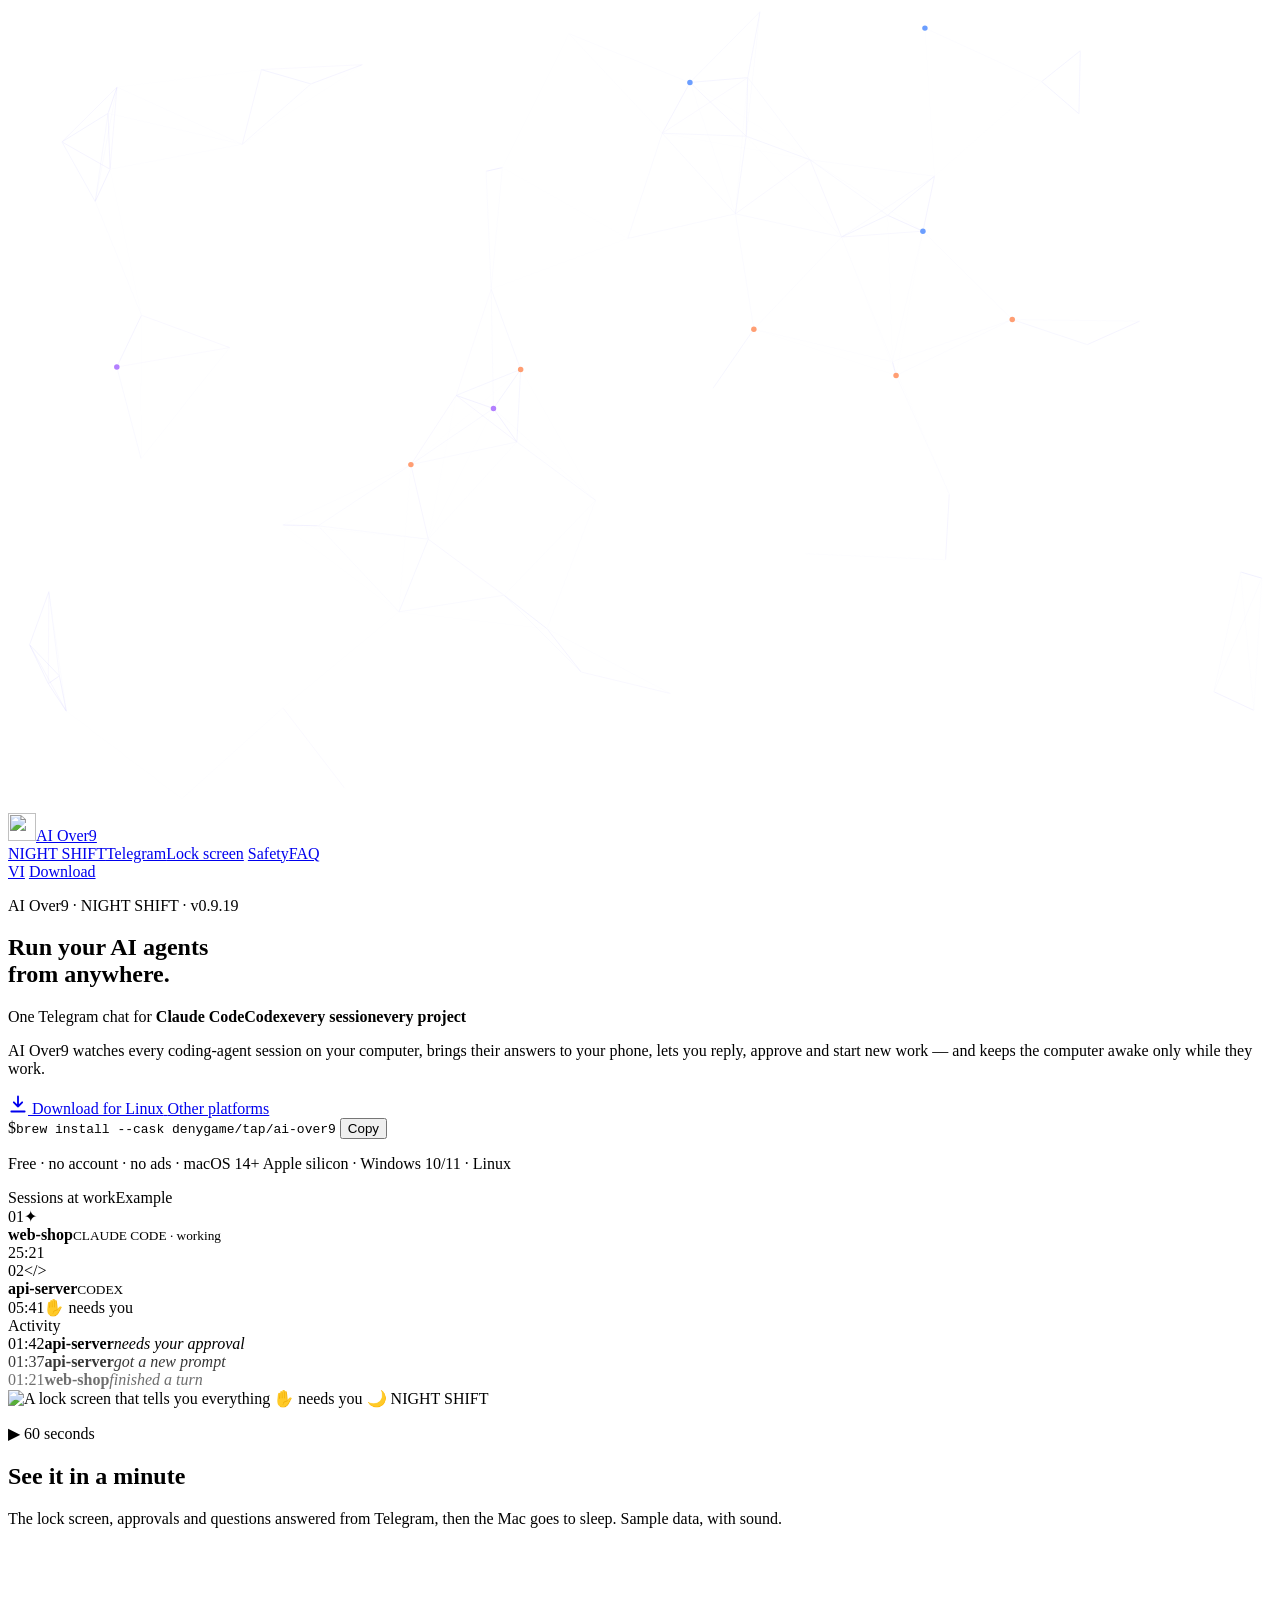
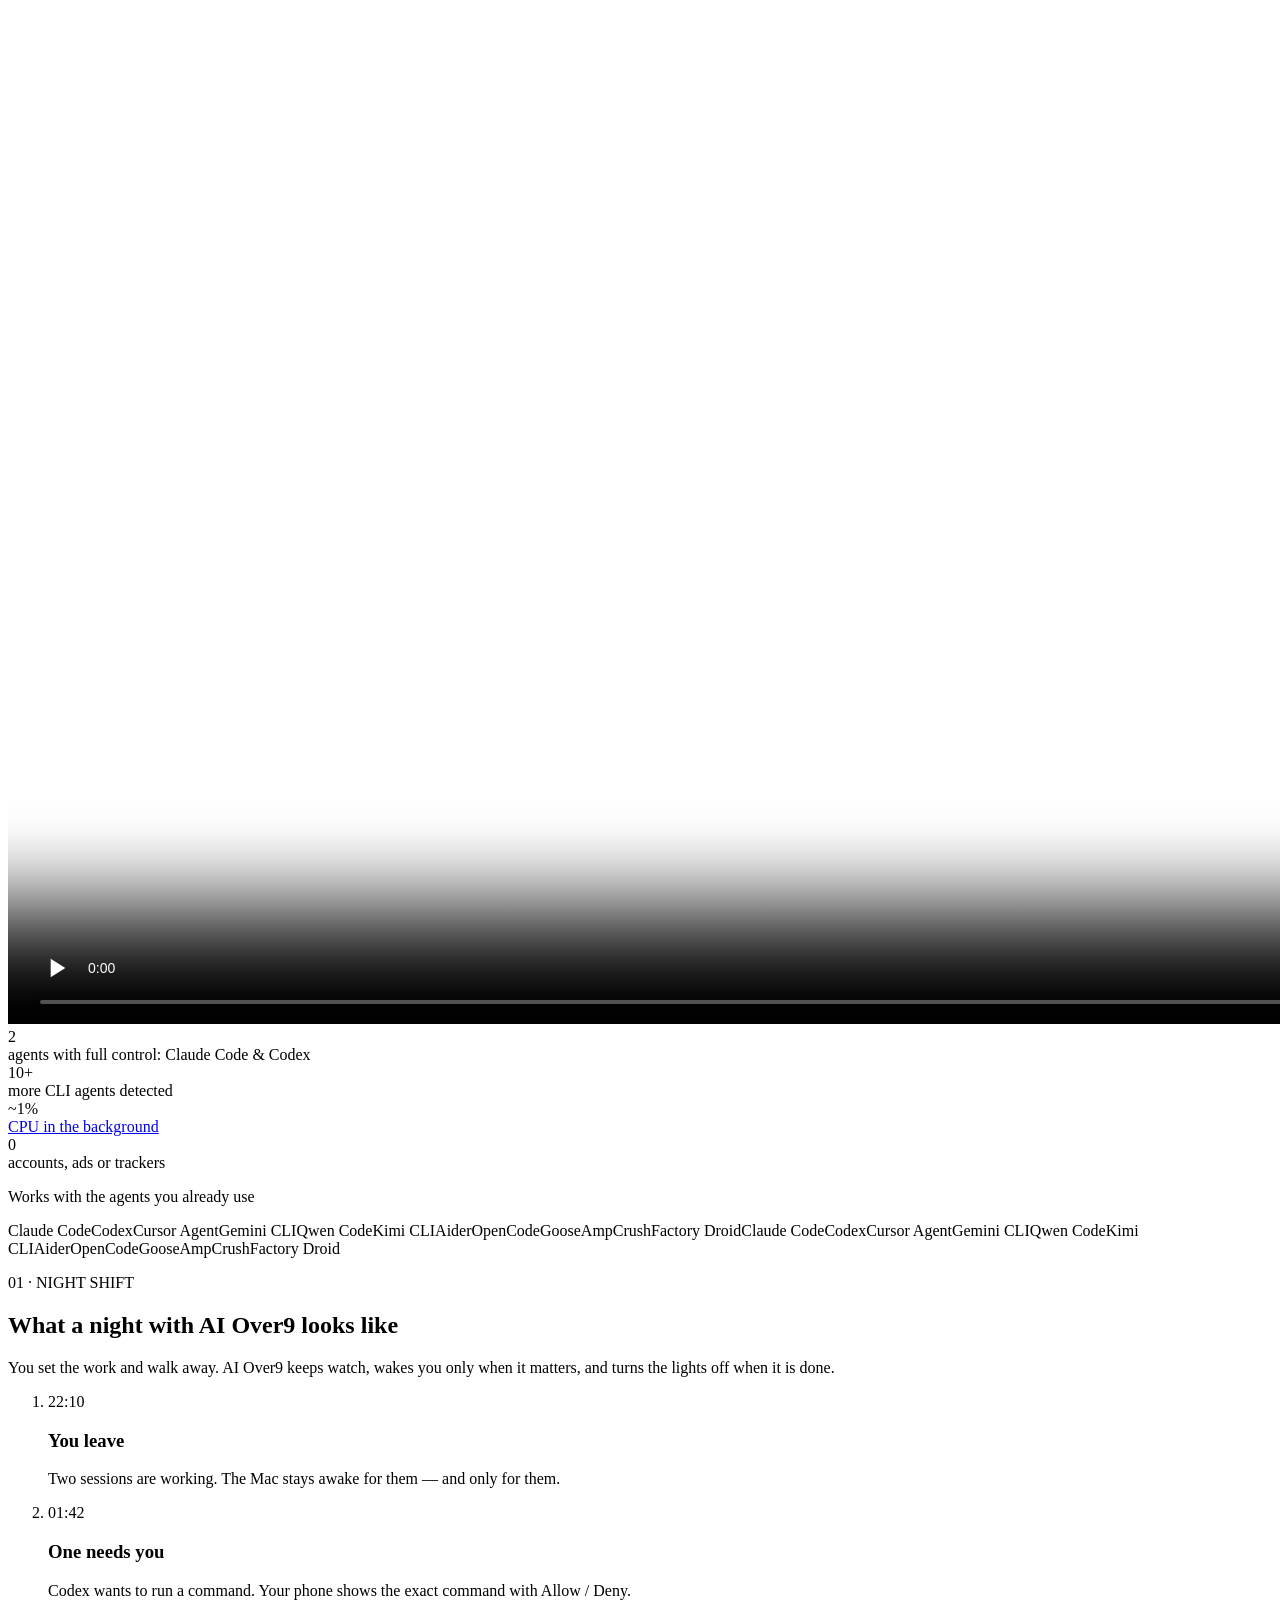
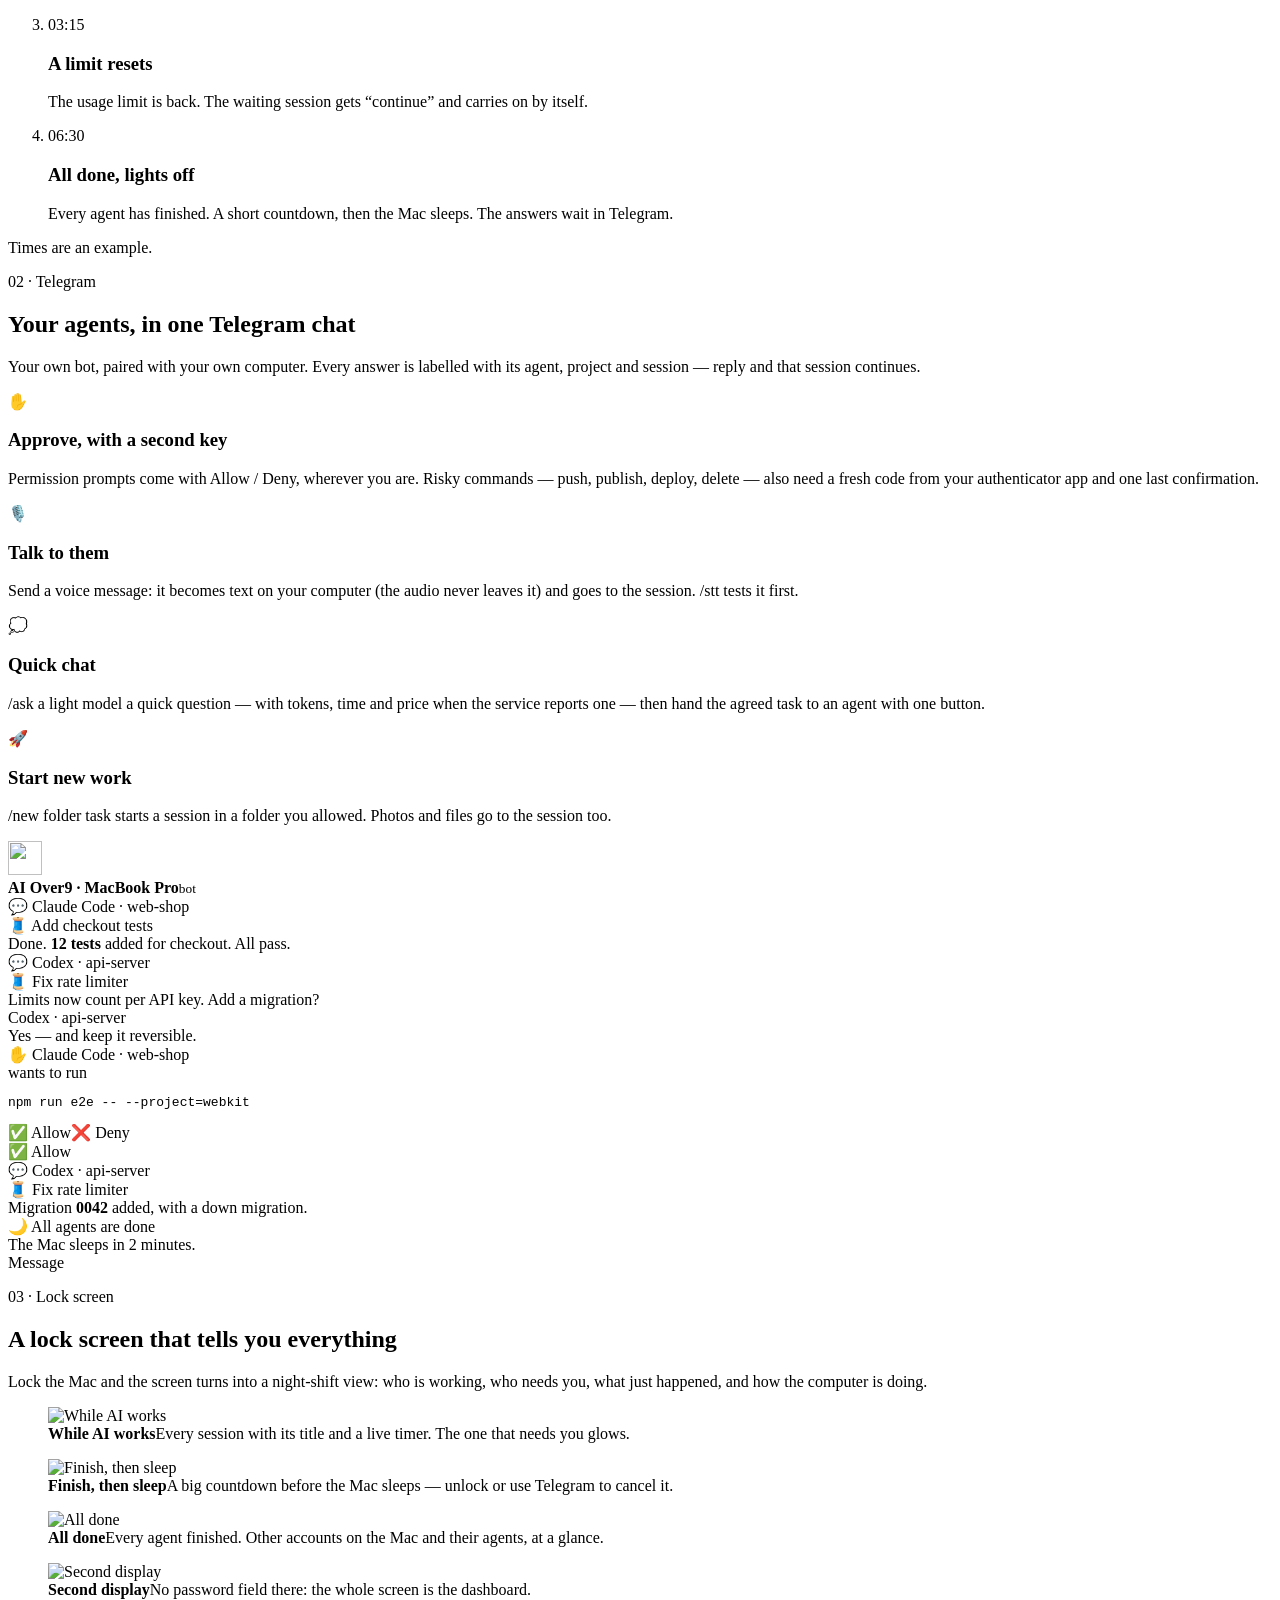
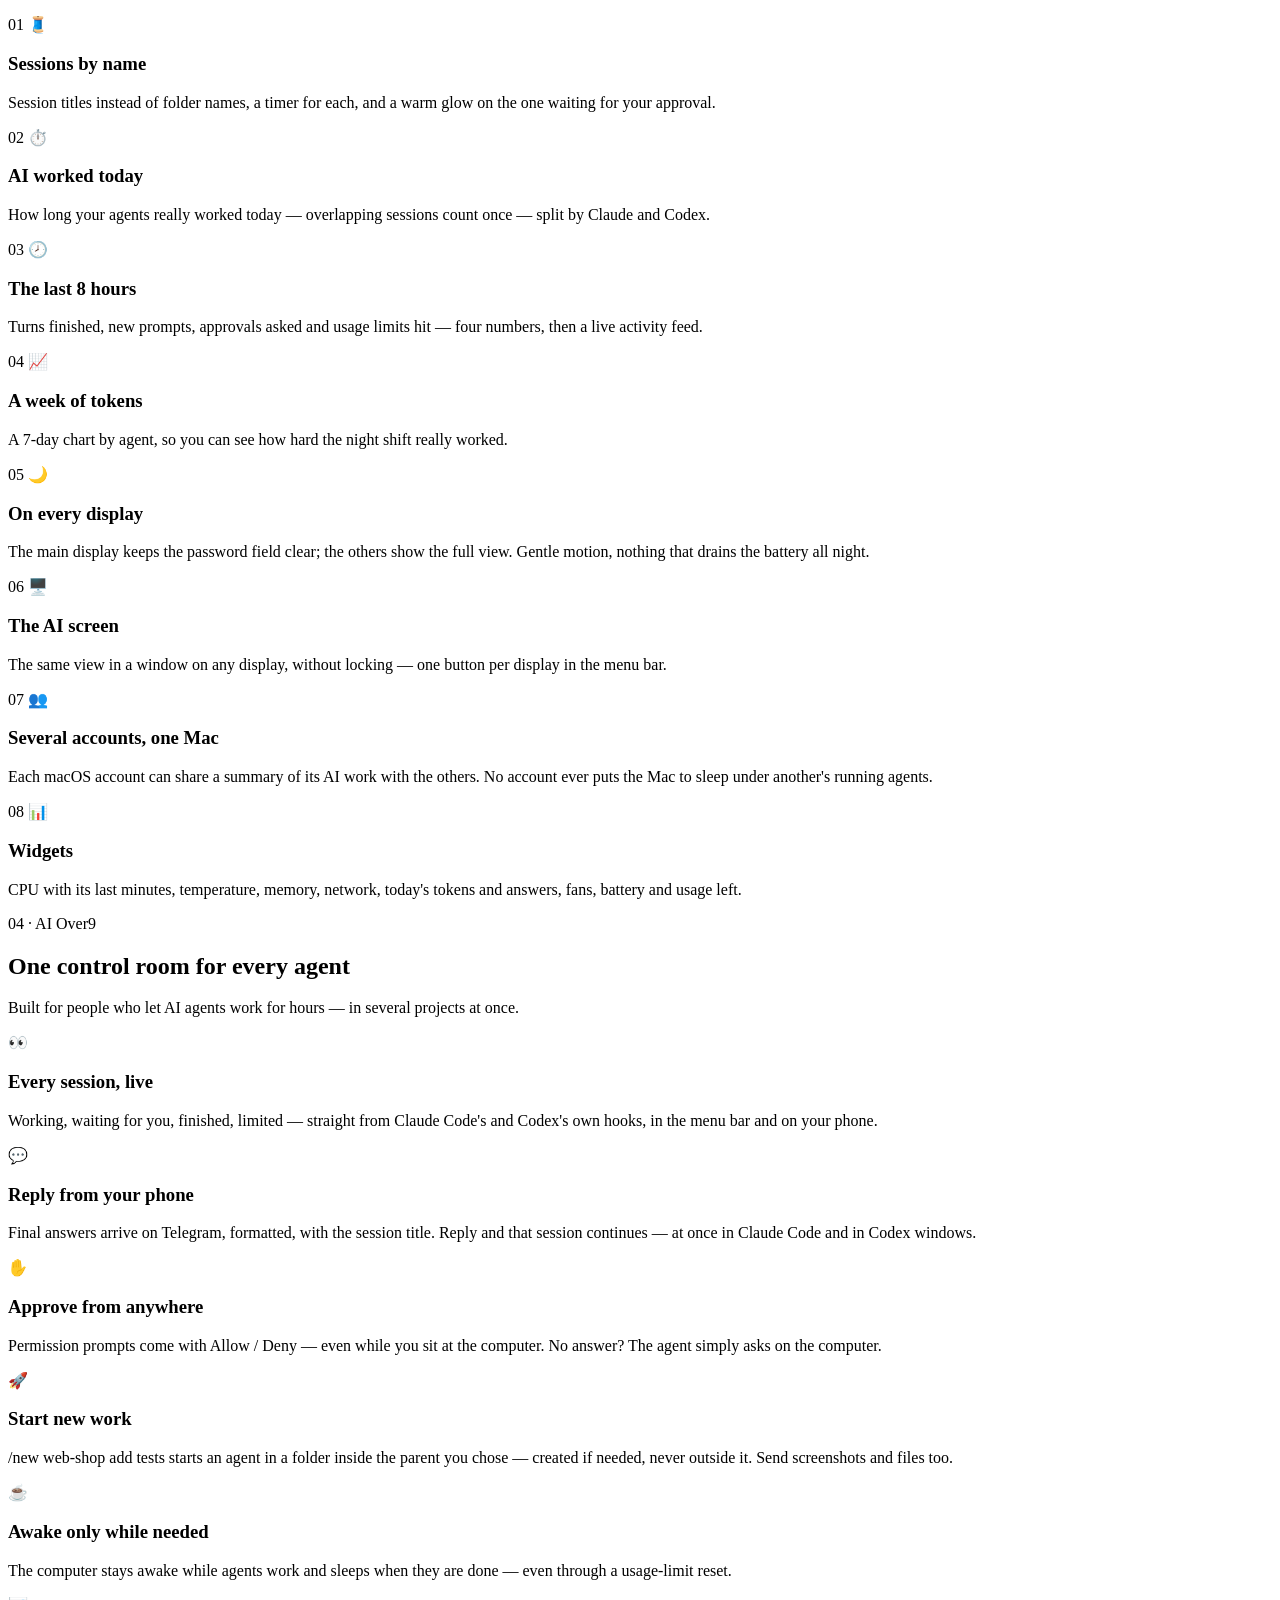
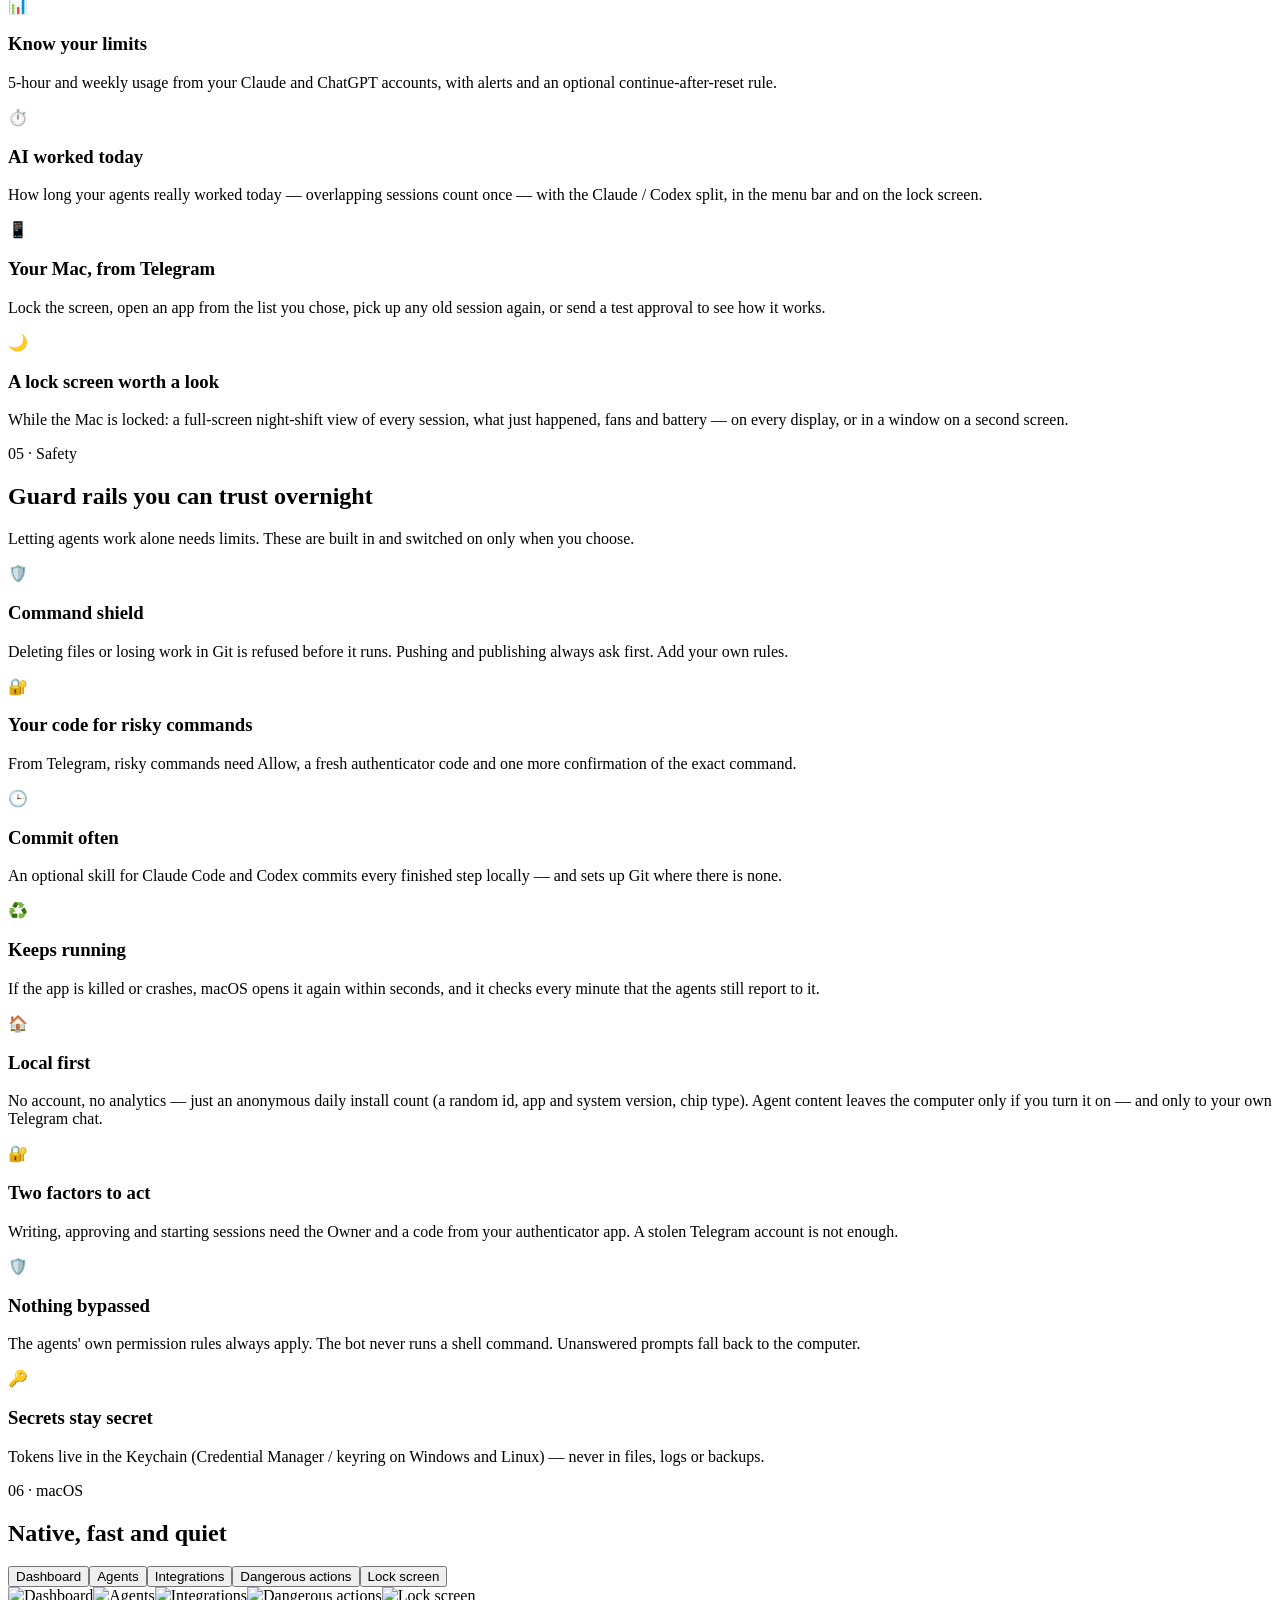
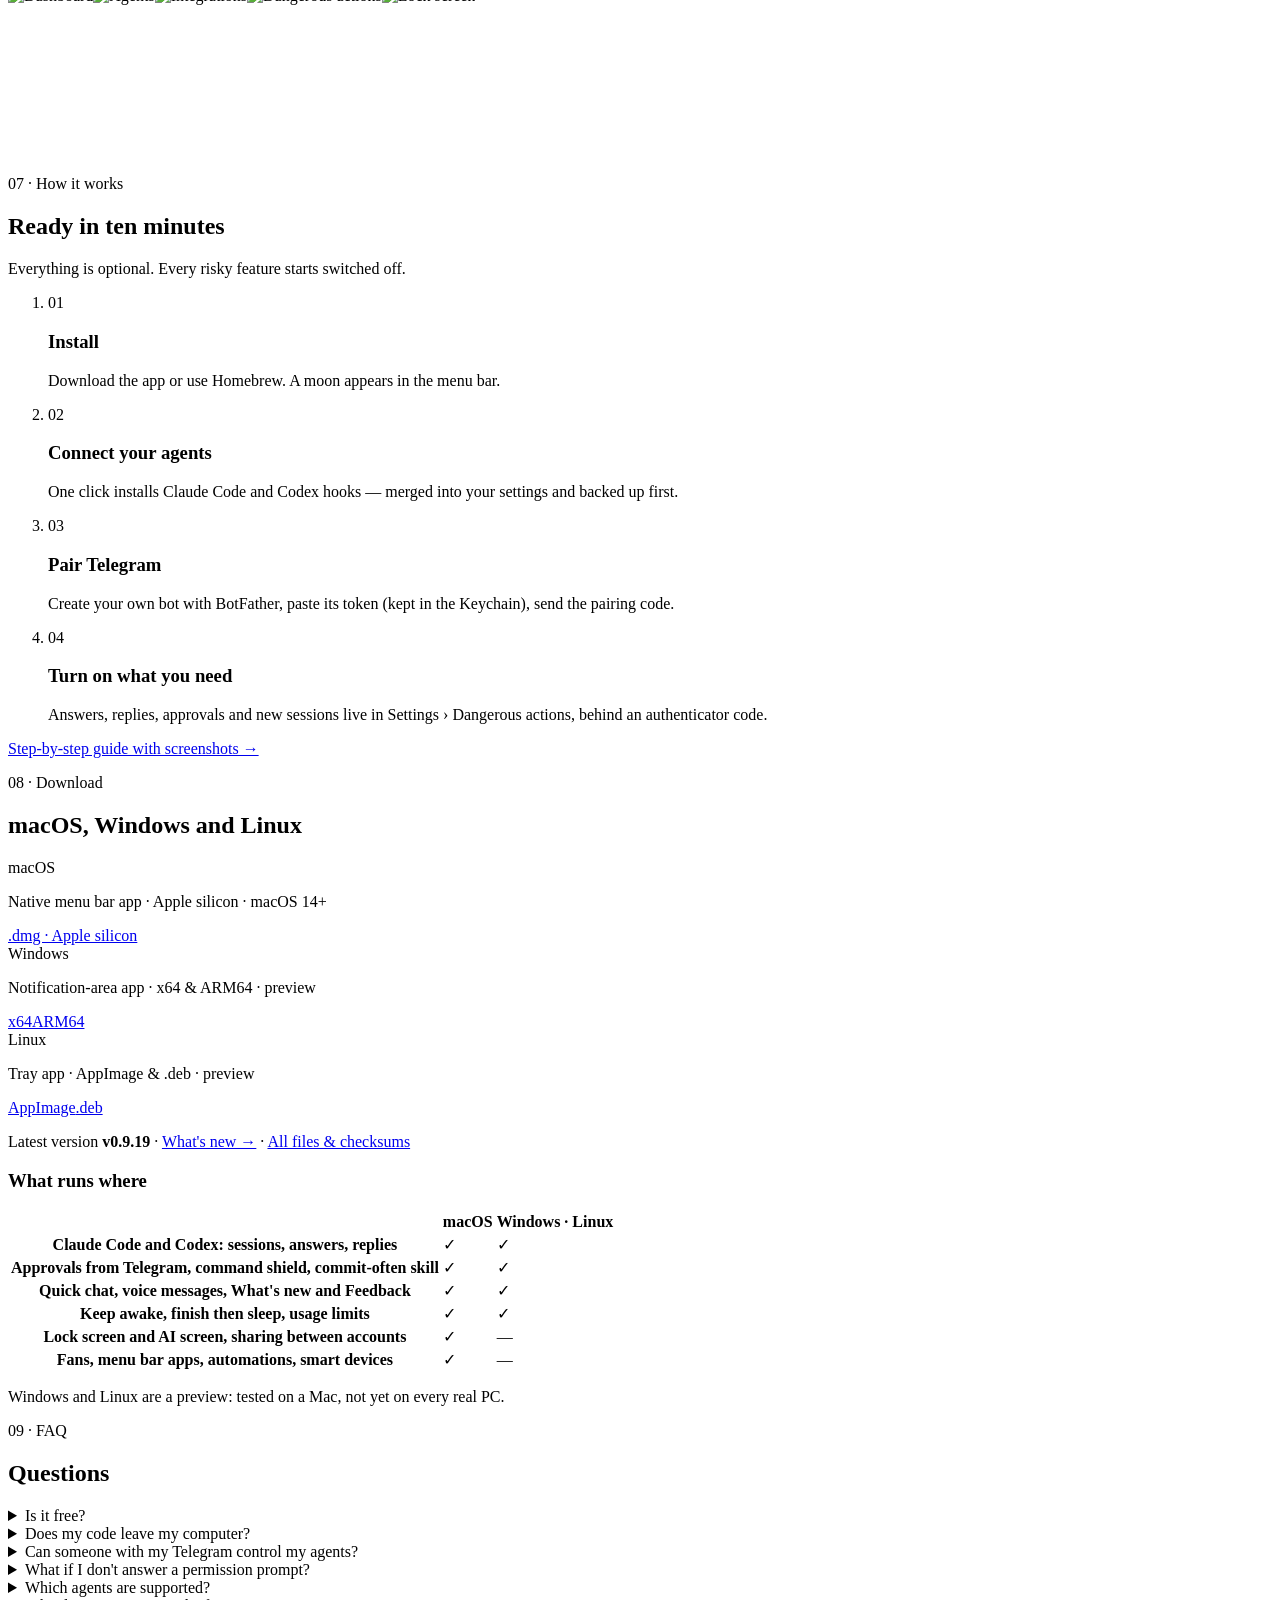
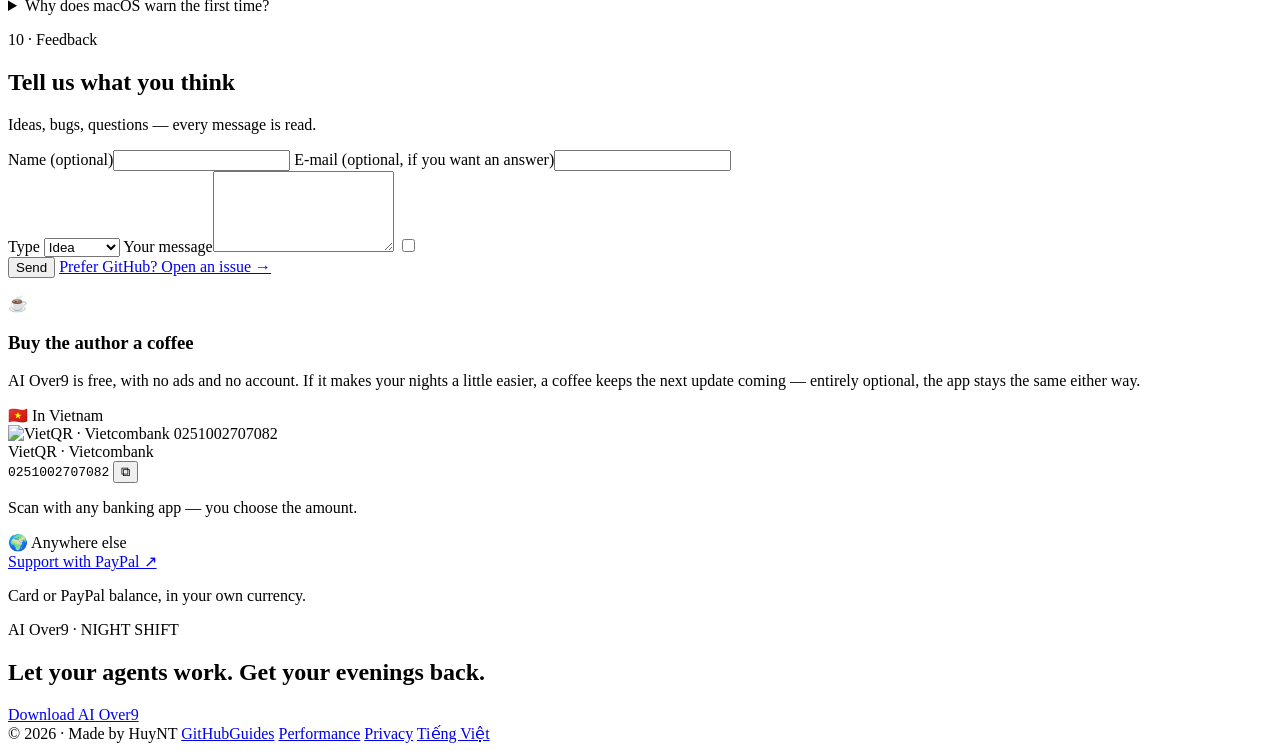
==== commit d88affce: "Website 2026-11-17T08:19Z" ====
--- a/index.html
+++ b/index.html
@@ -1 +1 @@
-<!DOCTYPE html><html lang="en"> <head><meta charset="utf-8"><meta name="viewport" content="width=device-width, initial-scale=1"><title>AI Over9 — run your AI coding agents from anywhere</title><meta name="description" content="AI Over9 watches every Claude Code and Codex session, brings their answers to Telegram, lets you reply, approve and start sessions from your phone, and keeps your computer awake only while they work."><link rel="canonical" href="https://denygame.github.io/ai-over9/"><link rel="alternate" hreflang="en" href="https://denygame.github.io/ai-over9/"><link rel="alternate" hreflang="vi" href="https://denygame.github.io/ai-over9/vi/"><link rel="icon" type="image/png" href="/ai-over9/favicon.png"><meta property="og:type" content="website"><meta property="og:title" content="AI Over9 — run your AI coding agents from anywhere"><meta property="og:description" content="AI Over9 watches every Claude Code and Codex session, brings their answers to Telegram, lets you reply, approve and start sessions from your phone, and keeps your computer awake only while they work."><meta property="og:image" content="https://denygame.github.io/ai-over9/media/hero.jpg"><meta property="og:url" content="https://denygame.github.io/ai-over9/"><meta name="twitter:card" content="summary_large_image"><meta name="theme-color" content="#08080c"><link rel="preconnect" href="https://fonts.googleapis.com"><link rel="preconnect" href="https://fonts.gstatic.com" crossorigin><link href="https://fonts.googleapis.com/css2?family=Anton&family=Inter:wght@400;500;600;700;800&family=JetBrains+Mono:wght@500;700&display=swap&subset=vietnamese" rel="stylesheet"><link rel="stylesheet" href="/ai-over9/_astro/index.wZpimJ7n.css"></head> <body>  <!-- The night: a dark field with brand light and a still constellation behind everything. --><div class="night" aria-hidden="true" data-astro-cid-sefmxpgk> <div class="glow g1" data-astro-cid-sefmxpgk></div><div class="glow g2" data-astro-cid-sefmxpgk></div><div class="glow g3" data-astro-cid-sefmxpgk></div> <svg class="sky" viewBox="0 0 1200 760" preserveAspectRatio="xMidYMid slice" data-astro-cid-sefmxpgk> <line x1="287.5" y1="72.1" x2="222.4" y2="129.4" stroke="#a7a3ff" stroke-opacity="0.093" stroke-width="0.8" data-astro-cid-sefmxpgk></line><line x1="287.5" y1="72.1" x2="240.6" y2="58.5" stroke="#a7a3ff" stroke-opacity="0.148" stroke-width="0.8" data-astro-cid-sefmxpgk></line><line x1="287.5" y1="72.1" x2="336.4" y2="53.8" stroke="#a7a3ff" stroke-opacity="0.143" stroke-width="0.8" data-astro-cid-sefmxpgk></line><line x1="458.7" y1="266.9" x2="486.7" y2="343.1" stroke="#a7a3ff" stroke-opacity="0.101" stroke-width="0.8" data-astro-cid-sefmxpgk></line><line x1="458.7" y1="266.9" x2="425.5" y2="367.8" stroke="#a7a3ff" stroke-opacity="0.064" stroke-width="0.8" data-astro-cid-sefmxpgk></line><line x1="458.7" y1="266.9" x2="469.3" y2="151.5" stroke="#a7a3ff" stroke-opacity="0.05" stroke-width="0.8" data-astro-cid-sefmxpgk></line><line x1="458.7" y1="266.9" x2="588.4" y2="218.8" stroke="#a7a3ff" stroke-opacity="0.017" stroke-width="0.8" data-astro-cid-sefmxpgk></line><line x1="458.7" y1="266.9" x2="460.9" y2="380.2" stroke="#a7a3ff" stroke-opacity="0.054" stroke-width="0.8" data-astro-cid-sefmxpgk></line><line x1="458.7" y1="266.9" x2="453.9" y2="155.0" stroke="#a7a3ff" stroke-opacity="0.056" stroke-width="0.8" data-astro-cid-sefmxpgk></line><line x1="458.7" y1="266.9" x2="483.1" y2="412.0" stroke="#a7a3ff" stroke-opacity="0.004" stroke-width="0.8" data-astro-cid-sefmxpgk></line><line x1="103.5" y1="75.1" x2="82.8" y2="183.7" stroke="#a7a3ff" stroke-opacity="0.058" stroke-width="0.8" data-astro-cid-sefmxpgk></line><line x1="103.5" y1="75.1" x2="222.4" y2="129.4" stroke="#a7a3ff" stroke-opacity="0.028" stroke-width="0.8" data-astro-cid-sefmxpgk></line><line x1="103.5" y1="75.1" x2="240.6" y2="58.5" stroke="#a7a3ff" stroke-opacity="0.017" stroke-width="0.8" data-astro-cid-sefmxpgk></line><line x1="103.5" y1="75.1" x2="51.2" y2="127.1" stroke="#a7a3ff" stroke-opacity="0.112" stroke-width="0.8" data-astro-cid-sefmxpgk></line><line x1="103.5" y1="75.1" x2="96.9" y2="153.1" stroke="#a7a3ff" stroke-opacity="0.105" stroke-width="0.8" data-astro-cid-sefmxpgk></line><line x1="103.5" y1="75.1" x2="95.0" y2="100.0" stroke="#a7a3ff" stroke-opacity="0.181" stroke-width="0.8" data-astro-cid-sefmxpgk></line><line x1="486.7" y1="343.1" x2="382.5" y2="433.5" stroke="#a7a3ff" stroke-opacity="0.018" stroke-width="0.8" data-astro-cid-sefmxpgk></line><line x1="486.7" y1="343.1" x2="425.5" y2="367.8" stroke="#a7a3ff" stroke-opacity="0.123" stroke-width="0.8" data-astro-cid-sefmxpgk></line><line x1="486.7" y1="343.1" x2="557.8" y2="467.5" stroke="#a7a3ff" stroke-opacity="0.01" stroke-width="0.8" data-astro-cid-sefmxpgk></line><line x1="486.7" y1="343.1" x2="460.9" y2="380.2" stroke="#a7a3ff" stroke-opacity="0.154" stroke-width="0.8" data-astro-cid-sefmxpgk></line><line x1="486.7" y1="343.1" x2="483.1" y2="412.0" stroke="#a7a3ff" stroke-opacity="0.119" stroke-width="0.8" data-astro-cid-sefmxpgk></line><line x1="103.3" y1="340.8" x2="126.3" y2="427.9" stroke="#a7a3ff" stroke-opacity="0.088" stroke-width="0.8" data-astro-cid-sefmxpgk></line><line x1="103.3" y1="340.8" x2="210.5" y2="322.4" stroke="#a7a3ff" stroke-opacity="0.061" stroke-width="0.8" data-astro-cid-sefmxpgk></line><line x1="103.3" y1="340.8" x2="126.7" y2="291.7" stroke="#a7a3ff" stroke-opacity="0.14" stroke-width="0.8" data-astro-cid-sefmxpgk></line><line x1="893.6" y1="461.4" x2="890.1" y2="523.9" stroke="#a7a3ff" stroke-opacity="0.128" stroke-width="0.8" data-astro-cid-sefmxpgk></line><line x1="893.6" y1="461.4" x2="756.9" y2="518.1" stroke="#a7a3ff" stroke-opacity="0.003" stroke-width="0.8" data-astro-cid-sefmxpgk></line><line x1="893.6" y1="461.4" x2="839.6" y2="335.8" stroke="#a7a3ff" stroke-opacity="0.019" stroke-width="0.8" data-astro-cid-sefmxpgk></line><line x1="893.6" y1="461.4" x2="843.1" y2="348.8" stroke="#a7a3ff" stroke-opacity="0.039" stroke-width="0.8" data-astro-cid-sefmxpgk></line><line x1="82.8" y1="183.7" x2="222.4" y2="129.4" stroke="#a7a3ff" stroke-opacity="0" stroke-width="0.8" data-astro-cid-sefmxpgk></line><line x1="82.8" y1="183.7" x2="126.7" y2="291.7" stroke="#a7a3ff" stroke-opacity="0.049" stroke-width="0.8" data-astro-cid-sefmxpgk></line><line x1="82.8" y1="183.7" x2="51.2" y2="127.1" stroke="#a7a3ff" stroke-opacity="0.125" stroke-width="0.8" data-astro-cid-sefmxpgk></line><line x1="82.8" y1="183.7" x2="96.9" y2="153.1" stroke="#a7a3ff" stroke-opacity="0.171" stroke-width="0.8" data-astro-cid-sefmxpgk></line><line x1="82.8" y1="183.7" x2="95.0" y2="100.0" stroke="#a7a3ff" stroke-opacity="0.096" stroke-width="0.8" data-astro-cid-sefmxpgk></line><line x1="890.1" y1="523.9" x2="756.9" y2="518.1" stroke="#a7a3ff" stroke-opacity="0.024" stroke-width="0.8" data-astro-cid-sefmxpgk></line><line x1="48.8" y1="634.1" x2="20.5" y2="604.5" stroke="#a7a3ff" stroke-opacity="0.16" stroke-width="0.8" data-astro-cid-sefmxpgk></line><line x1="48.8" y1="634.1" x2="38.2" y2="641.4" stroke="#a7a3ff" stroke-opacity="0.201" stroke-width="0.8" data-astro-cid-sefmxpgk></line><line x1="48.8" y1="634.1" x2="55.4" y2="667.6" stroke="#a7a3ff" stroke-opacity="0.17" stroke-width="0.8" data-astro-cid-sefmxpgk></line><line x1="48.8" y1="634.1" x2="38.8" y2="554.1" stroke="#a7a3ff" stroke-opacity="0.102" stroke-width="0.8" data-astro-cid-sefmxpgk></line><line x1="382.5" y1="433.5" x2="425.5" y2="367.8" stroke="#a7a3ff" stroke-opacity="0.105" stroke-width="0.8" data-astro-cid-sefmxpgk></line><line x1="382.5" y1="433.5" x2="260.8" y2="490.8" stroke="#a7a3ff" stroke-opacity="0.023" stroke-width="0.8" data-astro-cid-sefmxpgk></line><line x1="382.5" y1="433.5" x2="399.0" y2="504.3" stroke="#a7a3ff" stroke-opacity="0.113" stroke-width="0.8" data-astro-cid-sefmxpgk></line><line x1="382.5" y1="433.5" x2="371.2" y2="573.3" stroke="#a7a3ff" stroke-opacity="0.014" stroke-width="0.8" data-astro-cid-sefmxpgk></line><line x1="382.5" y1="433.5" x2="460.9" y2="380.2" stroke="#a7a3ff" stroke-opacity="0.081" stroke-width="0.8" data-astro-cid-sefmxpgk></line><line x1="382.5" y1="433.5" x2="294.5" y2="491.6" stroke="#a7a3ff" stroke-opacity="0.065" stroke-width="0.8" data-astro-cid-sefmxpgk></line><line x1="382.5" y1="433.5" x2="483.1" y2="412.0" stroke="#a7a3ff" stroke-opacity="0.069" stroke-width="0.8" data-astro-cid-sefmxpgk></line><line x1="981.3" y1="69.9" x2="879.6" y2="159.7" stroke="#a7a3ff" stroke-opacity="0.021" stroke-width="0.8" data-astro-cid-sefmxpgk></line><line x1="981.3" y1="69.9" x2="870.5" y2="19.1" stroke="#a7a3ff" stroke-opacity="0.041" stroke-width="0.8" data-astro-cid-sefmxpgk></line><line x1="981.3" y1="69.9" x2="1016.7" y2="100.5" stroke="#a7a3ff" stroke-opacity="0.151" stroke-width="0.8" data-astro-cid-sefmxpgk></line><line x1="981.3" y1="69.9" x2="1018.0" y2="40.6" stroke="#a7a3ff" stroke-opacity="0.151" stroke-width="0.8" data-astro-cid-sefmxpgk></line><line x1="621.1" y1="118.9" x2="588.4" y2="218.8" stroke="#a7a3ff" stroke-opacity="0.066" stroke-width="0.8" data-astro-cid-sefmxpgk></line><line x1="621.1" y1="118.9" x2="647.4" y2="70.7" stroke="#a7a3ff" stroke-opacity="0.14" stroke-width="0.8" data-astro-cid-sefmxpgk></line><line x1="621.1" y1="118.9" x2="713.9" y2="3.6" stroke="#a7a3ff" stroke-opacity="0.003" stroke-width="0.8" data-astro-cid-sefmxpgk></line><line x1="621.1" y1="118.9" x2="702.3" y2="66.1" stroke="#a7a3ff" stroke-opacity="0.078" stroke-width="0.8" data-astro-cid-sefmxpgk></line><line x1="621.1" y1="118.9" x2="761.5" y2="144.1" stroke="#a7a3ff" stroke-opacity="0.011" stroke-width="0.8" data-astro-cid-sefmxpgk></line><line x1="621.1" y1="118.9" x2="532.5" y2="24.4" stroke="#a7a3ff" stroke-opacity="0.03" stroke-width="0.8" data-astro-cid-sefmxpgk></line><line x1="621.1" y1="118.9" x2="700.8" y2="121.7" stroke="#a7a3ff" stroke-opacity="0.103" stroke-width="0.8" data-astro-cid-sefmxpgk></line><line x1="621.1" y1="118.9" x2="690.6" y2="195.4" stroke="#a7a3ff" stroke-opacity="0.068" stroke-width="0.8" data-astro-cid-sefmxpgk></line><line x1="1170.1" y1="535.4" x2="1182.8" y2="666.8" stroke="#a7a3ff" stroke-opacity="0.026" stroke-width="0.8" data-astro-cid-sefmxpgk></line><line x1="1170.1" y1="535.4" x2="1190.3" y2="541.3" stroke="#a7a3ff" stroke-opacity="0.189" stroke-width="0.8" data-astro-cid-sefmxpgk></line><line x1="1170.1" y1="535.4" x2="1144.8" y2="649.1" stroke="#a7a3ff" stroke-opacity="0.049" stroke-width="0.8" data-astro-cid-sefmxpgk></line><line x1="425.5" y1="367.8" x2="399.0" y2="504.3" stroke="#a7a3ff" stroke-opacity="0.016" stroke-width="0.8" data-astro-cid-sefmxpgk></line><line x1="425.5" y1="367.8" x2="460.9" y2="380.2" stroke="#a7a3ff" stroke-opacity="0.165" stroke-width="0.8" data-astro-cid-sefmxpgk></line><line x1="425.5" y1="367.8" x2="483.1" y2="412.0" stroke="#a7a3ff" stroke-opacity="0.114" stroke-width="0.8" data-astro-cid-sefmxpgk></line><line x1="126.3" y1="427.9" x2="210.5" y2="322.4" stroke="#a7a3ff" stroke-opacity="0.022" stroke-width="0.8" data-astro-cid-sefmxpgk></line><line x1="126.3" y1="427.9" x2="126.7" y2="291.7" stroke="#a7a3ff" stroke-opacity="0.02" stroke-width="0.8" data-astro-cid-sefmxpgk></line><line x1="126.3" y1="427.9" x2="260.8" y2="490.8" stroke="#a7a3ff" stroke-opacity="0.002" stroke-width="0.8" data-astro-cid-sefmxpgk></line><line x1="1182.8" y1="666.8" x2="1190.3" y2="541.3" stroke="#a7a3ff" stroke-opacity="0.036" stroke-width="0.8" data-astro-cid-sefmxpgk></line><line x1="1182.8" y1="666.8" x2="1144.8" y2="649.1" stroke="#a7a3ff" stroke-opacity="0.158" stroke-width="0.8" data-astro-cid-sefmxpgk></line><line x1="469.3" y1="151.5" x2="588.4" y2="218.8" stroke="#a7a3ff" stroke-opacity="0.019" stroke-width="0.8" data-astro-cid-sefmxpgk></line><line x1="469.3" y1="151.5" x2="532.5" y2="24.4" stroke="#a7a3ff" stroke-opacity="0.012" stroke-width="0.8" data-astro-cid-sefmxpgk></line><line x1="469.3" y1="151.5" x2="453.9" y2="155.0" stroke="#a7a3ff" stroke-opacity="0.197" stroke-width="0.8" data-astro-cid-sefmxpgk></line><line x1="222.4" y1="129.4" x2="240.6" y2="58.5" stroke="#a7a3ff" stroke-opacity="0.113" stroke-width="0.8" data-astro-cid-sefmxpgk></line><line x1="222.4" y1="129.4" x2="336.4" y2="53.8" stroke="#a7a3ff" stroke-opacity="0.019" stroke-width="0.8" data-astro-cid-sefmxpgk></line><line x1="222.4" y1="129.4" x2="96.9" y2="153.1" stroke="#a7a3ff" stroke-opacity="0.033" stroke-width="0.8" data-astro-cid-sefmxpgk></line><line x1="222.4" y1="129.4" x2="95.0" y2="100.0" stroke="#a7a3ff" stroke-opacity="0.028" stroke-width="0.8" data-astro-cid-sefmxpgk></line><line x1="588.4" y1="218.8" x2="708.1" y2="304.9" stroke="#a7a3ff" stroke-opacity="0.004" stroke-width="0.8" data-astro-cid-sefmxpgk></line><line x1="588.4" y1="218.8" x2="700.8" y2="121.7" stroke="#a7a3ff" stroke-opacity="0.002" stroke-width="0.8" data-astro-cid-sefmxpgk></line><line x1="588.4" y1="218.8" x2="690.6" y2="195.4" stroke="#a7a3ff" stroke-opacity="0.066" stroke-width="0.8" data-astro-cid-sefmxpgk></line><line x1="588.4" y1="218.8" x2="453.9" y2="155.0" stroke="#a7a3ff" stroke-opacity="0.002" stroke-width="0.8" data-astro-cid-sefmxpgk></line><line x1="165.1" y1="750.7" x2="55.4" y2="667.6" stroke="#a7a3ff" stroke-opacity="0.018" stroke-width="0.8" data-astro-cid-sefmxpgk></line><line x1="165.1" y1="750.7" x2="261.0" y2="664.4" stroke="#a7a3ff" stroke-opacity="0.031" stroke-width="0.8" data-astro-cid-sefmxpgk></line><line x1="879.6" y1="159.7" x2="870.5" y2="19.1" stroke="#a7a3ff" stroke-opacity="0.013" stroke-width="0.8" data-astro-cid-sefmxpgk></line><line x1="879.6" y1="159.7" x2="1016.7" y2="100.5" stroke="#a7a3ff" stroke-opacity="0.001" stroke-width="0.8" data-astro-cid-sefmxpgk></line><line x1="879.6" y1="159.7" x2="868.6" y2="211.9" stroke="#a7a3ff" stroke-opacity="0.142" stroke-width="0.8" data-astro-cid-sefmxpgk></line><line x1="879.6" y1="159.7" x2="761.5" y2="144.1" stroke="#a7a3ff" stroke-opacity="0.045" stroke-width="0.8" data-astro-cid-sefmxpgk></line><line x1="879.6" y1="159.7" x2="791.4" y2="217.4" stroke="#a7a3ff" stroke-opacity="0.066" stroke-width="0.8" data-astro-cid-sefmxpgk></line><line x1="879.6" y1="159.7" x2="835.1" y2="196.8" stroke="#a7a3ff" stroke-opacity="0.135" stroke-width="0.8" data-astro-cid-sefmxpgk></line><line x1="647.4" y1="70.7" x2="713.9" y2="3.6" stroke="#a7a3ff" stroke-opacity="0.081" stroke-width="0.8" data-astro-cid-sefmxpgk></line><line x1="647.4" y1="70.7" x2="702.3" y2="66.1" stroke="#a7a3ff" stroke-opacity="0.139" stroke-width="0.8" data-astro-cid-sefmxpgk></line><line x1="647.4" y1="70.7" x2="761.5" y2="144.1" stroke="#a7a3ff" stroke-opacity="0.021" stroke-width="0.8" data-astro-cid-sefmxpgk></line><line x1="647.4" y1="70.7" x2="532.5" y2="24.4" stroke="#a7a3ff" stroke-opacity="0.038" stroke-width="0.8" data-astro-cid-sefmxpgk></line><line x1="647.4" y1="70.7" x2="700.8" y2="121.7" stroke="#a7a3ff" stroke-opacity="0.112" stroke-width="0.8" data-astro-cid-sefmxpgk></line><line x1="647.4" y1="70.7" x2="690.6" y2="195.4" stroke="#a7a3ff" stroke-opacity="0.027" stroke-width="0.8" data-astro-cid-sefmxpgk></line><line x1="20.5" y1="604.5" x2="38.2" y2="641.4" stroke="#a7a3ff" stroke-opacity="0.16" stroke-width="0.8" data-astro-cid-sefmxpgk></line><line x1="20.5" y1="604.5" x2="55.4" y2="667.6" stroke="#a7a3ff" stroke-opacity="0.114" stroke-width="0.8" data-astro-cid-sefmxpgk></line><line x1="20.5" y1="604.5" x2="38.8" y2="554.1" stroke="#a7a3ff" stroke-opacity="0.141" stroke-width="0.8" data-astro-cid-sefmxpgk></line><line x1="839.6" y1="335.8" x2="953.4" y2="295.8" stroke="#a7a3ff" stroke-opacity="0.043" stroke-width="0.8" data-astro-cid-sefmxpgk></line><line x1="839.6" y1="335.8" x2="868.6" y2="211.9" stroke="#a7a3ff" stroke-opacity="0.033" stroke-width="0.8" data-astro-cid-sefmxpgk></line><line x1="839.6" y1="335.8" x2="708.1" y2="304.9" stroke="#a7a3ff" stroke-opacity="0.022" stroke-width="0.8" data-astro-cid-sefmxpgk></line><line x1="839.6" y1="335.8" x2="791.4" y2="217.4" stroke="#a7a3ff" stroke-opacity="0.033" stroke-width="0.8" data-astro-cid-sefmxpgk></line><line x1="839.6" y1="335.8" x2="843.1" y2="348.8" stroke="#a7a3ff" stroke-opacity="0.2" stroke-width="0.8" data-astro-cid-sefmxpgk></line><line x1="839.6" y1="335.8" x2="835.1" y2="196.8" stroke="#a7a3ff" stroke-opacity="0.016" stroke-width="0.8" data-astro-cid-sefmxpgk></line><line x1="1024.6" y1="319.6" x2="953.4" y2="295.8" stroke="#a7a3ff" stroke-opacity="0.11" stroke-width="0.8" data-astro-cid-sefmxpgk></line><line x1="1024.6" y1="319.6" x2="1074.4" y2="297.3" stroke="#a7a3ff" stroke-opacity="0.14" stroke-width="0.8" data-astro-cid-sefmxpgk></line><line x1="713.9" y1="3.6" x2="702.3" y2="66.1" stroke="#a7a3ff" stroke-opacity="0.127" stroke-width="0.8" data-astro-cid-sefmxpgk></line><line x1="713.9" y1="3.6" x2="761.5" y2="144.1" stroke="#a7a3ff" stroke-opacity="0.003" stroke-width="0.8" data-astro-cid-sefmxpgk></line><line x1="713.9" y1="3.6" x2="700.8" y2="121.7" stroke="#a7a3ff" stroke-opacity="0.046" stroke-width="0.8" data-astro-cid-sefmxpgk></line><line x1="38.2" y1="641.4" x2="55.4" y2="667.6" stroke="#a7a3ff" stroke-opacity="0.174" stroke-width="0.8" data-astro-cid-sefmxpgk></line><line x1="38.2" y1="641.4" x2="38.8" y2="554.1" stroke="#a7a3ff" stroke-opacity="0.092" stroke-width="0.8" data-astro-cid-sefmxpgk></line><line x1="669.3" y1="361.1" x2="708.1" y2="304.9" stroke="#a7a3ff" stroke-opacity="0.12" stroke-width="0.8" data-astro-cid-sefmxpgk></line><line x1="702.3" y1="66.1" x2="761.5" y2="144.1" stroke="#a7a3ff" stroke-opacity="0.076" stroke-width="0.8" data-astro-cid-sefmxpgk></line><line x1="702.3" y1="66.1" x2="700.8" y2="121.7" stroke="#a7a3ff" stroke-opacity="0.139" stroke-width="0.8" data-astro-cid-sefmxpgk></line><line x1="702.3" y1="66.1" x2="690.6" y2="195.4" stroke="#a7a3ff" stroke-opacity="0.03" stroke-width="0.8" data-astro-cid-sefmxpgk></line><line x1="210.5" y1="322.4" x2="126.7" y2="291.7" stroke="#a7a3ff" stroke-opacity="0.089" stroke-width="0.8" data-astro-cid-sefmxpgk></line><line x1="319.6" y1="740.7" x2="261.0" y2="664.4" stroke="#a7a3ff" stroke-opacity="0.079" stroke-width="0.8" data-astro-cid-sefmxpgk></line><line x1="544.1" y1="630.4" x2="628.8" y2="650.8" stroke="#a7a3ff" stroke-opacity="0.092" stroke-width="0.8" data-astro-cid-sefmxpgk></line><line x1="544.1" y1="630.4" x2="511.7" y2="589.3" stroke="#a7a3ff" stroke-opacity="0.143" stroke-width="0.8" data-astro-cid-sefmxpgk></line><line x1="544.1" y1="630.4" x2="471.0" y2="557.5" stroke="#a7a3ff" stroke-opacity="0.069" stroke-width="0.8" data-astro-cid-sefmxpgk></line><line x1="628.8" y1="650.8" x2="511.7" y2="589.3" stroke="#a7a3ff" stroke-opacity="0.026" stroke-width="0.8" data-astro-cid-sefmxpgk></line><line x1="240.6" y1="58.5" x2="336.4" y2="53.8" stroke="#a7a3ff" stroke-opacity="0.079" stroke-width="0.8" data-astro-cid-sefmxpgk></line><line x1="953.4" y1="295.8" x2="868.6" y2="211.9" stroke="#a7a3ff" stroke-opacity="0.045" stroke-width="0.8" data-astro-cid-sefmxpgk></line><line x1="953.4" y1="295.8" x2="1074.4" y2="297.3" stroke="#a7a3ff" stroke-opacity="0.043" stroke-width="0.8" data-astro-cid-sefmxpgk></line><line x1="953.4" y1="295.8" x2="843.1" y2="348.8" stroke="#a7a3ff" stroke-opacity="0.041" stroke-width="0.8" data-astro-cid-sefmxpgk></line><line x1="870.5" y1="19.1" x2="1018.0" y2="40.6" stroke="#a7a3ff" stroke-opacity="0.001" stroke-width="0.8" data-astro-cid-sefmxpgk></line><line x1="126.7" y1="291.7" x2="96.9" y2="153.1" stroke="#a7a3ff" stroke-opacity="0.012" stroke-width="0.8" data-astro-cid-sefmxpgk></line><line x1="1016.7" y1="100.5" x2="1018.0" y2="40.6" stroke="#a7a3ff" stroke-opacity="0.132" stroke-width="0.8" data-astro-cid-sefmxpgk></line><line x1="1190.3" y1="541.3" x2="1144.8" y2="649.1" stroke="#a7a3ff" stroke-opacity="0.048" stroke-width="0.8" data-astro-cid-sefmxpgk></line><line x1="260.8" y1="490.8" x2="399.0" y2="504.3" stroke="#a7a3ff" stroke-opacity="0.016" stroke-width="0.8" data-astro-cid-sefmxpgk></line><line x1="260.8" y1="490.8" x2="371.2" y2="573.3" stroke="#a7a3ff" stroke-opacity="0.018" stroke-width="0.8" data-astro-cid-sefmxpgk></line><line x1="260.8" y1="490.8" x2="294.5" y2="491.6" stroke="#a7a3ff" stroke-opacity="0.17" stroke-width="0.8" data-astro-cid-sefmxpgk></line><line x1="868.6" y1="211.9" x2="761.5" y2="144.1" stroke="#a7a3ff" stroke-opacity="0.034" stroke-width="0.8" data-astro-cid-sefmxpgk></line><line x1="868.6" y1="211.9" x2="791.4" y2="217.4" stroke="#a7a3ff" stroke-opacity="0.107" stroke-width="0.8" data-astro-cid-sefmxpgk></line><line x1="868.6" y1="211.9" x2="843.1" y2="348.8" stroke="#a7a3ff" stroke-opacity="0.016" stroke-width="0.8" data-astro-cid-sefmxpgk></line><line x1="868.6" y1="211.9" x2="835.1" y2="196.8" stroke="#a7a3ff" stroke-opacity="0.166" stroke-width="0.8" data-astro-cid-sefmxpgk></line><line x1="708.1" y1="304.9" x2="791.4" y2="217.4" stroke="#a7a3ff" stroke-opacity="0.043" stroke-width="0.8" data-astro-cid-sefmxpgk></line><line x1="708.1" y1="304.9" x2="690.6" y2="195.4" stroke="#a7a3ff" stroke-opacity="0.057" stroke-width="0.8" data-astro-cid-sefmxpgk></line><line x1="708.1" y1="304.9" x2="843.1" y2="348.8" stroke="#a7a3ff" stroke-opacity="0.012" stroke-width="0.8" data-astro-cid-sefmxpgk></line><line x1="51.2" y1="127.1" x2="96.9" y2="153.1" stroke="#a7a3ff" stroke-opacity="0.143" stroke-width="0.8" data-astro-cid-sefmxpgk></line><line x1="51.2" y1="127.1" x2="95.0" y2="100.0" stroke="#a7a3ff" stroke-opacity="0.144" stroke-width="0.8" data-astro-cid-sefmxpgk></line><line x1="399.0" y1="504.3" x2="371.2" y2="573.3" stroke="#a7a3ff" stroke-opacity="0.111" stroke-width="0.8" data-astro-cid-sefmxpgk></line><line x1="399.0" y1="504.3" x2="511.7" y2="589.3" stroke="#a7a3ff" stroke-opacity="0.013" stroke-width="0.8" data-astro-cid-sefmxpgk></line><line x1="399.0" y1="504.3" x2="460.9" y2="380.2" stroke="#a7a3ff" stroke-opacity="0.017" stroke-width="0.8" data-astro-cid-sefmxpgk></line><line x1="399.0" y1="504.3" x2="471.0" y2="557.5" stroke="#a7a3ff" stroke-opacity="0.089" stroke-width="0.8" data-astro-cid-sefmxpgk></line><line x1="399.0" y1="504.3" x2="294.5" y2="491.6" stroke="#a7a3ff" stroke-opacity="0.066" stroke-width="0.8" data-astro-cid-sefmxpgk></line><line x1="399.0" y1="504.3" x2="483.1" y2="412.0" stroke="#a7a3ff" stroke-opacity="0.037" stroke-width="0.8" data-astro-cid-sefmxpgk></line><line x1="761.5" y1="144.1" x2="700.8" y2="121.7" stroke="#a7a3ff" stroke-opacity="0.125" stroke-width="0.8" data-astro-cid-sefmxpgk></line><line x1="761.5" y1="144.1" x2="791.4" y2="217.4" stroke="#a7a3ff" stroke-opacity="0.104" stroke-width="0.8" data-astro-cid-sefmxpgk></line><line x1="761.5" y1="144.1" x2="690.6" y2="195.4" stroke="#a7a3ff" stroke-opacity="0.092" stroke-width="0.8" data-astro-cid-sefmxpgk></line><line x1="761.5" y1="144.1" x2="835.1" y2="196.8" stroke="#a7a3ff" stroke-opacity="0.087" stroke-width="0.8" data-astro-cid-sefmxpgk></line><line x1="371.2" y1="573.3" x2="511.7" y2="589.3" stroke="#a7a3ff" stroke-opacity="0.013" stroke-width="0.8" data-astro-cid-sefmxpgk></line><line x1="371.2" y1="573.3" x2="261.0" y2="664.4" stroke="#a7a3ff" stroke-opacity="0.01" stroke-width="0.8" data-astro-cid-sefmxpgk></line><line x1="371.2" y1="573.3" x2="471.0" y2="557.5" stroke="#a7a3ff" stroke-opacity="0.072" stroke-width="0.8" data-astro-cid-sefmxpgk></line><line x1="371.2" y1="573.3" x2="294.5" y2="491.6" stroke="#a7a3ff" stroke-opacity="0.056" stroke-width="0.8" data-astro-cid-sefmxpgk></line><line x1="96.9" y1="153.1" x2="95.0" y2="100.0" stroke="#a7a3ff" stroke-opacity="0.142" stroke-width="0.8" data-astro-cid-sefmxpgk></line><line x1="700.8" y1="121.7" x2="791.4" y2="217.4" stroke="#a7a3ff" stroke-opacity="0.027" stroke-width="0.8" data-astro-cid-sefmxpgk></line><line x1="700.8" y1="121.7" x2="690.6" y2="195.4" stroke="#a7a3ff" stroke-opacity="0.111" stroke-width="0.8" data-astro-cid-sefmxpgk></line><line x1="55.4" y1="667.6" x2="38.8" y2="554.1" stroke="#a7a3ff" stroke-opacity="0.052" stroke-width="0.8" data-astro-cid-sefmxpgk></line><line x1="511.7" y1="589.3" x2="557.8" y2="467.5" stroke="#a7a3ff" stroke-opacity="0.029" stroke-width="0.8" data-astro-cid-sefmxpgk></line><line x1="511.7" y1="589.3" x2="471.0" y2="557.5" stroke="#a7a3ff" stroke-opacity="0.144" stroke-width="0.8" data-astro-cid-sefmxpgk></line><line x1="557.8" y1="467.5" x2="460.9" y2="380.2" stroke="#a7a3ff" stroke-opacity="0.029" stroke-width="0.8" data-astro-cid-sefmxpgk></line><line x1="557.8" y1="467.5" x2="471.0" y2="557.5" stroke="#a7a3ff" stroke-opacity="0.037" stroke-width="0.8" data-astro-cid-sefmxpgk></line><line x1="557.8" y1="467.5" x2="483.1" y2="412.0" stroke="#a7a3ff" stroke-opacity="0.083" stroke-width="0.8" data-astro-cid-sefmxpgk></line><line x1="460.9" y1="380.2" x2="483.1" y2="412.0" stroke="#a7a3ff" stroke-opacity="0.163" stroke-width="0.8" data-astro-cid-sefmxpgk></line><line x1="791.4" y1="217.4" x2="690.6" y2="195.4" stroke="#a7a3ff" stroke-opacity="0.069" stroke-width="0.8" data-astro-cid-sefmxpgk></line><line x1="791.4" y1="217.4" x2="843.1" y2="348.8" stroke="#a7a3ff" stroke-opacity="0.013" stroke-width="0.8" data-astro-cid-sefmxpgk></line><line x1="791.4" y1="217.4" x2="835.1" y2="196.8" stroke="#a7a3ff" stroke-opacity="0.149" stroke-width="0.8" data-astro-cid-sefmxpgk></line><line x1="690.6" y1="195.4" x2="835.1" y2="196.8" stroke="#a7a3ff" stroke-opacity="0.008" stroke-width="0.8" data-astro-cid-sefmxpgk></line><line x1="471.0" y1="557.5" x2="483.1" y2="412.0" stroke="#a7a3ff" stroke-opacity="0.006" stroke-width="0.8" data-astro-cid-sefmxpgk></line> <circle cx="287.5" cy="72.1" r="1.2" fill="#ffffff" fill-opacity="0.35" data-astro-cid-sefmxpgk></circle><circle cx="458.7" cy="266.9" r="1.2" fill="#ffffff" fill-opacity="0.35" data-astro-cid-sefmxpgk></circle><circle cx="103.5" cy="75.1" r="1.2" fill="#ffffff" fill-opacity="0.35" data-astro-cid-sefmxpgk></circle><circle class="twinkle" style="--t:2.7s" cx="486.7" cy="343.1" r="2.6" fill="#ff9e73" data-astro-cid-sefmxpgk></circle><circle class="twinkle" style="--t:3.6s" cx="103.3" cy="340.8" r="2.6" fill="#b380ff" data-astro-cid-sefmxpgk></circle><circle cx="893.6" cy="461.4" r="1.2" fill="#ffffff" fill-opacity="0.35" data-astro-cid-sefmxpgk></circle><circle cx="82.8" cy="183.7" r="1.2" fill="#ffffff" fill-opacity="0.35" data-astro-cid-sefmxpgk></circle><circle cx="890.1" cy="523.9" r="1.2" fill="#ffffff" fill-opacity="0.35" data-astro-cid-sefmxpgk></circle><circle cx="48.8" cy="634.1" r="1.2" fill="#ffffff" fill-opacity="0.35" data-astro-cid-sefmxpgk></circle><circle class="twinkle" style="--t:1.8s" cx="382.5" cy="433.5" r="2.6" fill="#ff9e73" data-astro-cid-sefmxpgk></circle><circle cx="981.3" cy="69.9" r="1.2" fill="#ffffff" fill-opacity="0.35" data-astro-cid-sefmxpgk></circle><circle cx="621.1" cy="118.9" r="1.2" fill="#ffffff" fill-opacity="0.35" data-astro-cid-sefmxpgk></circle><circle cx="1170.1" cy="535.4" r="1.2" fill="#ffffff" fill-opacity="0.35" data-astro-cid-sefmxpgk></circle><circle cx="425.5" cy="367.8" r="1.2" fill="#ffffff" fill-opacity="0.35" data-astro-cid-sefmxpgk></circle><circle cx="126.3" cy="427.9" r="1.2" fill="#ffffff" fill-opacity="0.35" data-astro-cid-sefmxpgk></circle><circle cx="1182.8" cy="666.8" r="1.2" fill="#ffffff" fill-opacity="0.35" data-astro-cid-sefmxpgk></circle><circle cx="469.3" cy="151.5" r="1.2" fill="#ffffff" fill-opacity="0.35" data-astro-cid-sefmxpgk></circle><circle cx="222.4" cy="129.4" r="1.2" fill="#ffffff" fill-opacity="0.35" data-astro-cid-sefmxpgk></circle><circle cx="588.4" cy="218.8" r="1.2" fill="#ffffff" fill-opacity="0.35" data-astro-cid-sefmxpgk></circle><circle cx="165.1" cy="750.7" r="1.2" fill="#ffffff" fill-opacity="0.35" data-astro-cid-sefmxpgk></circle><circle cx="879.6" cy="159.7" r="1.2" fill="#ffffff" fill-opacity="0.35" data-astro-cid-sefmxpgk></circle><circle class="twinkle" style="--t:0s" cx="647.4" cy="70.7" r="2.6" fill="#6b9eff" data-astro-cid-sefmxpgk></circle><circle cx="756.9" cy="518.1" r="1.2" fill="#ffffff" fill-opacity="0.35" data-astro-cid-sefmxpgk></circle><circle cx="20.5" cy="604.5" r="1.2" fill="#ffffff" fill-opacity="0.35" data-astro-cid-sefmxpgk></circle><circle cx="839.6" cy="335.8" r="1.2" fill="#ffffff" fill-opacity="0.35" data-astro-cid-sefmxpgk></circle><circle cx="1024.6" cy="319.6" r="1.2" fill="#ffffff" fill-opacity="0.35" data-astro-cid-sefmxpgk></circle><circle cx="713.9" cy="3.6" r="1.2" fill="#ffffff" fill-opacity="0.35" data-astro-cid-sefmxpgk></circle><circle cx="38.2" cy="641.4" r="1.2" fill="#ffffff" fill-opacity="0.35" data-astro-cid-sefmxpgk></circle><circle cx="669.3" cy="361.1" r="1.2" fill="#ffffff" fill-opacity="0.35" data-astro-cid-sefmxpgk></circle><circle cx="702.3" cy="66.1" r="1.2" fill="#ffffff" fill-opacity="0.35" data-astro-cid-sefmxpgk></circle><circle cx="210.5" cy="322.4" r="1.2" fill="#ffffff" fill-opacity="0.35" data-astro-cid-sefmxpgk></circle><circle cx="319.6" cy="740.7" r="1.2" fill="#ffffff" fill-opacity="0.35" data-astro-cid-sefmxpgk></circle><circle cx="544.1" cy="630.4" r="1.2" fill="#ffffff" fill-opacity="0.35" data-astro-cid-sefmxpgk></circle><circle cx="628.8" cy="650.8" r="1.2" fill="#ffffff" fill-opacity="0.35" data-astro-cid-sefmxpgk></circle><circle cx="240.6" cy="58.5" r="1.2" fill="#ffffff" fill-opacity="0.35" data-astro-cid-sefmxpgk></circle><circle class="twinkle" style="--t:0s" cx="953.4" cy="295.8" r="2.6" fill="#ff9e73" data-astro-cid-sefmxpgk></circle><circle class="twinkle" style="--t:0.9s" cx="870.5" cy="19.1" r="2.6" fill="#6b9eff" data-astro-cid-sefmxpgk></circle><circle cx="126.7" cy="291.7" r="1.2" fill="#ffffff" fill-opacity="0.35" data-astro-cid-sefmxpgk></circle><circle cx="1016.7" cy="100.5" r="1.2" fill="#ffffff" fill-opacity="0.35" data-astro-cid-sefmxpgk></circle><circle cx="1190.3" cy="541.3" r="1.2" fill="#ffffff" fill-opacity="0.35" data-astro-cid-sefmxpgk></circle><circle cx="260.8" cy="490.8" r="1.2" fill="#ffffff" fill-opacity="0.35" data-astro-cid-sefmxpgk></circle><circle class="twinkle" style="--t:5.4s" cx="868.6" cy="211.9" r="2.6" fill="#6b9eff" data-astro-cid-sefmxpgk></circle><circle cx="1144.8" cy="649.1" r="1.2" fill="#ffffff" fill-opacity="0.35" data-astro-cid-sefmxpgk></circle><circle cx="1018.0" cy="40.6" r="1.2" fill="#ffffff" fill-opacity="0.35" data-astro-cid-sefmxpgk></circle><circle class="twinkle" style="--t:1.8s" cx="708.1" cy="304.9" r="2.6" fill="#ff9e73" data-astro-cid-sefmxpgk></circle><circle cx="51.2" cy="127.1" r="1.2" fill="#ffffff" fill-opacity="0.35" data-astro-cid-sefmxpgk></circle><circle cx="399.0" cy="504.3" r="1.2" fill="#ffffff" fill-opacity="0.35" data-astro-cid-sefmxpgk></circle><circle cx="336.4" cy="53.8" r="1.2" fill="#ffffff" fill-opacity="0.35" data-astro-cid-sefmxpgk></circle><circle cx="761.5" cy="144.1" r="1.2" fill="#ffffff" fill-opacity="0.35" data-astro-cid-sefmxpgk></circle><circle cx="371.2" cy="573.3" r="1.2" fill="#ffffff" fill-opacity="0.35" data-astro-cid-sefmxpgk></circle><circle cx="96.9" cy="153.1" r="1.2" fill="#ffffff" fill-opacity="0.35" data-astro-cid-sefmxpgk></circle><circle cx="532.5" cy="24.4" r="1.2" fill="#ffffff" fill-opacity="0.35" data-astro-cid-sefmxpgk></circle><circle cx="700.8" cy="121.7" r="1.2" fill="#ffffff" fill-opacity="0.35" data-astro-cid-sefmxpgk></circle><circle cx="799.8" cy="673.9" r="1.2" fill="#ffffff" fill-opacity="0.35" data-astro-cid-sefmxpgk></circle><circle cx="1074.4" cy="297.3" r="1.2" fill="#ffffff" fill-opacity="0.35" data-astro-cid-sefmxpgk></circle><circle cx="55.4" cy="667.6" r="1.2" fill="#ffffff" fill-opacity="0.35" data-astro-cid-sefmxpgk></circle><circle cx="511.7" cy="589.3" r="1.2" fill="#ffffff" fill-opacity="0.35" data-astro-cid-sefmxpgk></circle><circle cx="557.8" cy="467.5" r="1.2" fill="#ffffff" fill-opacity="0.35" data-astro-cid-sefmxpgk></circle><circle class="twinkle" style="--t:1.8s" cx="460.9" cy="380.2" r="2.6" fill="#b380ff" data-astro-cid-sefmxpgk></circle><circle cx="791.4" cy="217.4" r="1.2" fill="#ffffff" fill-opacity="0.35" data-astro-cid-sefmxpgk></circle><circle cx="261.0" cy="664.4" r="1.2" fill="#ffffff" fill-opacity="0.35" data-astro-cid-sefmxpgk></circle><circle cx="690.6" cy="195.4" r="1.2" fill="#ffffff" fill-opacity="0.35" data-astro-cid-sefmxpgk></circle><circle cx="453.9" cy="155.0" r="1.2" fill="#ffffff" fill-opacity="0.35" data-astro-cid-sefmxpgk></circle><circle cx="38.8" cy="554.1" r="1.2" fill="#ffffff" fill-opacity="0.35" data-astro-cid-sefmxpgk></circle><circle cx="471.0" cy="557.5" r="1.2" fill="#ffffff" fill-opacity="0.35" data-astro-cid-sefmxpgk></circle><circle class="twinkle" style="--t:1.8s" cx="843.1" cy="348.8" r="2.6" fill="#ff9e73" data-astro-cid-sefmxpgk></circle><circle cx="294.5" cy="491.6" r="1.2" fill="#ffffff" fill-opacity="0.35" data-astro-cid-sefmxpgk></circle><circle cx="483.1" cy="412.0" r="1.2" fill="#ffffff" fill-opacity="0.35" data-astro-cid-sefmxpgk></circle><circle cx="95.0" cy="100.0" r="1.2" fill="#ffffff" fill-opacity="0.35" data-astro-cid-sefmxpgk></circle><circle cx="835.1" cy="196.8" r="1.2" fill="#ffffff" fill-opacity="0.35" data-astro-cid-sefmxpgk></circle> </svg> </div> <header class="nav" data-astro-cid-sefmxpgk> <div class="wrap nav-in" data-astro-cid-sefmxpgk> <a class="brand" href="/ai-over9/" data-astro-cid-sefmxpgk><img src="/ai-over9/icon.png" alt="" width="28" height="28" data-astro-cid-sefmxpgk><span data-astro-cid-sefmxpgk>AI Over9</span></a> <nav class="links" aria-label="Sections" data-astro-cid-sefmxpgk> <a href="#night" data-astro-cid-sefmxpgk>NIGHT SHIFT</a><a href="#telegram" data-astro-cid-sefmxpgk>Telegram</a><a href="#lock" data-astro-cid-sefmxpgk>Lock screen</a> <a href="#safety" data-astro-cid-sefmxpgk>Safety</a><a href="#faq" data-astro-cid-sefmxpgk>FAQ</a> </nav> <div class="nav-actions" data-astro-cid-sefmxpgk> <a class="pill" href="/ai-over9/vi/" hreflang="vi" data-astro-cid-sefmxpgk>VI</a> <a class="btn primary small" href="#download" data-astro-cid-sefmxpgk>Download</a> </div> </div> </header> <!-- HERO --> <section class="hero" data-astro-cid-sefmxpgk> <div class="wrap hero-grid" data-astro-cid-sefmxpgk> <div class="hero-copy" data-astro-cid-sefmxpgk> <p class="label reveal" data-astro-cid-sefmxpgk>AI Over9 · NIGHT SHIFT · v0.9.14</p> <h1 class="display reveal" style="--d:.06s" data-astro-cid-sefmxpgk>Run your AI agents<br data-astro-cid-sefmxpgk><span class="grad-text" data-astro-cid-sefmxpgk>from anywhere.</span></h1> <p class="rotator reveal" style="--d:.14s" data-astro-cid-sefmxpgk>One Telegram chat for <span class="rot" data-astro-cid-sefmxpgk><b class="on" data-astro-cid-sefmxpgk>Claude Code</b><b data-astro-cid-sefmxpgk>Codex</b><b data-astro-cid-sefmxpgk>every session</b><b data-astro-cid-sefmxpgk>every project</b></span></p> <p class="lead reveal" style="--d:.2s" data-astro-cid-sefmxpgk>AI Over9 watches every coding-agent session on your computer, brings their answers to your phone, lets you reply, approve and start new work — and keeps the computer awake only while they work.</p> <div class="cta reveal" style="--d:.28s" data-astro-cid-sefmxpgk> <a class="btn primary big" href="https://github.com/denygame/ai-over9/releases/download/v0.9.14/AIOver9-0.9.14-macos-arm64.dmg" data-download data-asset-file="macos-arm64.dmg" data-astro-cid-sefmxpgk> <svg width="20" height="20" viewBox="0 0 24 24" fill="none" aria-hidden="true" data-astro-cid-sefmxpgk><path d="M12 3v12m0 0l-5-5m5 5l5-5M4 21h16" stroke="currentColor" stroke-width="2.2" stroke-linecap="round" stroke-linejoin="round" data-astro-cid-sefmxpgk></path></svg> <span data-download-label data-mac="Download for macOS" data-win="Download for Windows" data-linux="Download for Linux" data-astro-cid-sefmxpgk>Download for macOS</span> </a> <a class="btn big" href="#download" data-astro-cid-sefmxpgk>Other platforms</a> </div> <div class="brew reveal" style="--d:.34s" data-astro-cid-sefmxpgk> <span class="prompt" data-astro-cid-sefmxpgk>$</span><code data-astro-cid-sefmxpgk>brew install --cask denygame/tap/ai-over9</code> <button type="button" data-copy="brew install --cask denygame/tap/ai-over9" data-ok="Copied" data-astro-cid-sefmxpgk>Copy</button> </div> <p class="note reveal" style="--d:.4s" data-astro-cid-sefmxpgk>Free · no account · no ads · macOS 14+ Apple silicon · Windows 10/11 · Linux</p> </div> <aside class="live reveal" style="--d:.35s" aria-label="Example" data-astro-cid-sefmxpgk> <div class="live-head" data-astro-cid-sefmxpgk><span class="pulse" aria-hidden="true" data-astro-cid-sefmxpgk></span>Sessions at work<span class="live-tag" data-astro-cid-sefmxpgk>Example</span></div> <div class="lrow" data-astro-cid-sefmxpgk><span class="lnum" data-astro-cid-sefmxpgk>01</span><span class="lbadge c" data-astro-cid-sefmxpgk>✦</span><div data-astro-cid-sefmxpgk><b data-astro-cid-sefmxpgk>web-shop</b><small data-astro-cid-sefmxpgk>CLAUDE CODE · working</small></div><span class="ltime" data-astro-cid-sefmxpgk>25:21</span></div> <div class="lrow hot" data-astro-cid-sefmxpgk><span class="lnum" data-astro-cid-sefmxpgk>02</span><span class="lbadge x" data-astro-cid-sefmxpgk>&lt;/&gt;</span><div data-astro-cid-sefmxpgk><b data-astro-cid-sefmxpgk>api-server</b><small data-astro-cid-sefmxpgk>CODEX</small></div><span class="ltime" data-astro-cid-sefmxpgk>05:41</span><span class="lneeds" data-astro-cid-sefmxpgk>✋ needs you</span></div> <div class="live-head sm" data-astro-cid-sefmxpgk>Activity</div> <div class="lfeed" style="opacity:1" data-astro-cid-sefmxpgk><span data-astro-cid-sefmxpgk>01:42</span><b data-astro-cid-sefmxpgk>api-server</b><em data-astro-cid-sefmxpgk>needs your approval</em></div><div class="lfeed" style="opacity:0.78" data-astro-cid-sefmxpgk><span data-astro-cid-sefmxpgk>01:37</span><b data-astro-cid-sefmxpgk>api-server</b><em data-astro-cid-sefmxpgk>got a new prompt</em></div><div class="lfeed" style="opacity:0.56" data-astro-cid-sefmxpgk><span data-astro-cid-sefmxpgk>01:21</span><b data-astro-cid-sefmxpgk>web-shop</b><em data-astro-cid-sefmxpgk>finished a turn</em></div> </aside> </div> <div class="wrap monitor-wrap reveal" style="--d:.3s" data-astro-cid-sefmxpgk> <div class="monitor" data-tilt data-astro-cid-sefmxpgk> <img src="/ai-over9/media/lock-screen.jpg" alt="A lock screen that tells you everything" width="1800" height="1169" fetchpriority="high" data-astro-cid-sefmxpgk> <span class="tag tag-a" data-astro-cid-sefmxpgk>✋ needs you</span> <span class="tag tag-b" data-astro-cid-sefmxpgk>🌙 NIGHT SHIFT</span> </div> <div class="monitor-glow" aria-hidden="true" data-astro-cid-sefmxpgk></div> </div> </section> <!-- STATS + AGENTS --> <section class="stats-sec" data-astro-cid-sefmxpgk> <div class="wrap stats" data-astro-cid-sefmxpgk> <div class="stat reveal" style="--d:0s" data-astro-cid-sefmxpgk> <div class="num grad-text" data-astro-cid-sefmxpgk>2</div> <div class="lbl" data-astro-cid-sefmxpgk>agents with full control: Claude Code &amp; Codex</div> </div><div class="stat reveal" style="--d:0.07s" data-astro-cid-sefmxpgk> <div class="num grad-text" data-astro-cid-sefmxpgk>10+</div> <div class="lbl" data-astro-cid-sefmxpgk>more CLI agents detected</div> </div><div class="stat reveal" style="--d:0.14s" data-astro-cid-sefmxpgk> <div class="num grad-text" data-astro-cid-sefmxpgk>~1%</div> <div class="lbl" data-astro-cid-sefmxpgk><a href="https://github.com/denygame/ai-over9/blob/main/docs/benchmark.md" data-astro-cid-sefmxpgk>CPU in the background</a></div> </div><div class="stat reveal" style="--d:0.21000000000000002s" data-astro-cid-sefmxpgk> <div class="num grad-text" data-astro-cid-sefmxpgk>0</div> <div class="lbl" data-astro-cid-sefmxpgk>accounts, ads or trackers</div> </div> </div> <div class="marquee" aria-label="Works with the agents you already use" data-astro-cid-sefmxpgk> <p class="eyebrow center-x" data-astro-cid-sefmxpgk>Works with the agents you already use</p> <div class="track" data-astro-cid-sefmxpgk><span data-astro-cid-sefmxpgk>Claude Code</span><span data-astro-cid-sefmxpgk>Codex</span><span data-astro-cid-sefmxpgk>Cursor Agent</span><span data-astro-cid-sefmxpgk>Gemini CLI</span><span data-astro-cid-sefmxpgk>Qwen Code</span><span data-astro-cid-sefmxpgk>Kimi CLI</span><span data-astro-cid-sefmxpgk>Aider</span><span data-astro-cid-sefmxpgk>OpenCode</span><span data-astro-cid-sefmxpgk>Goose</span><span data-astro-cid-sefmxpgk>Amp</span><span data-astro-cid-sefmxpgk>Crush</span><span data-astro-cid-sefmxpgk>Factory Droid</span><span data-astro-cid-sefmxpgk>Claude Code</span><span data-astro-cid-sefmxpgk>Codex</span><span data-astro-cid-sefmxpgk>Cursor Agent</span><span data-astro-cid-sefmxpgk>Gemini CLI</span><span data-astro-cid-sefmxpgk>Qwen Code</span><span data-astro-cid-sefmxpgk>Kimi CLI</span><span data-astro-cid-sefmxpgk>Aider</span><span data-astro-cid-sefmxpgk>OpenCode</span><span data-astro-cid-sefmxpgk>Goose</span><span data-astro-cid-sefmxpgk>Amp</span><span data-astro-cid-sefmxpgk>Crush</span><span data-astro-cid-sefmxpgk>Factory Droid</span></div> </div> </section> <!-- A NIGHT --> <section id="night" class="night-sec" data-astro-cid-sefmxpgk> <div class="wrap" data-astro-cid-sefmxpgk> <p class="label reveal" data-astro-cid-sefmxpgk>01 · NIGHT SHIFT</p> <h2 class="title reveal" data-astro-cid-sefmxpgk>What a night with AI Over9 looks like</h2> <p class="sub reveal" data-astro-cid-sefmxpgk>You set the work and walk away. AI Over9 keeps watch, wakes you only when it matters, and turns the lights off when it is done.</p> <ol class="timeline" data-astro-cid-sefmxpgk> <li class="tl reveal" style="--d:0s" data-astro-cid-sefmxpgk> <span class="time" data-astro-cid-sefmxpgk>22:10</span> <span class="node" aria-hidden="true" data-astro-cid-sefmxpgk></span> <h3 data-astro-cid-sefmxpgk>You leave</h3> <p data-astro-cid-sefmxpgk>Two sessions are working. The Mac stays awake for them — and only for them.</p> </li><li class="tl reveal lit" style="--d:0.1s" data-astro-cid-sefmxpgk> <span class="time" data-astro-cid-sefmxpgk>01:42</span> <span class="node" aria-hidden="true" data-astro-cid-sefmxpgk></span> <h3 data-astro-cid-sefmxpgk>One needs you</h3> <p data-astro-cid-sefmxpgk>Codex wants to run a command. Your phone shows the exact command with Allow / Deny.</p> </li><li class="tl reveal" style="--d:0.2s" data-astro-cid-sefmxpgk> <span class="time" data-astro-cid-sefmxpgk>03:15</span> <span class="node" aria-hidden="true" data-astro-cid-sefmxpgk></span> <h3 data-astro-cid-sefmxpgk>A limit resets</h3> <p data-astro-cid-sefmxpgk>The usage limit is back. The waiting session gets “continue” and carries on by itself.</p> </li><li class="tl reveal" style="--d:0.30000000000000004s" data-astro-cid-sefmxpgk> <span class="time" data-astro-cid-sefmxpgk>06:30</span> <span class="node" aria-hidden="true" data-astro-cid-sefmxpgk></span> <h3 data-astro-cid-sefmxpgk>All done, lights off</h3> <p data-astro-cid-sefmxpgk>Every agent has finished. A short countdown, then the Mac sleeps. The answers wait in Telegram.</p> </li> </ol> <p class="fine" data-astro-cid-sefmxpgk>Times are an example.</p> </div> </section> <!-- TELEGRAM --> <section id="telegram" class="tg-sec" data-astro-cid-sefmxpgk> <div class="wrap split" data-astro-cid-sefmxpgk> <div data-astro-cid-sefmxpgk> <p class="label reveal" data-astro-cid-sefmxpgk>02 · Telegram</p> <h2 class="title reveal" data-astro-cid-sefmxpgk>Your agents, in one Telegram chat</h2> <p class="sub reveal" data-astro-cid-sefmxpgk>Your own bot, paired with your own computer. Every answer is labelled with its agent, project and session — reply and that session continues.</p> <div class="points" data-astro-cid-sefmxpgk> <div class="point reveal hot" style="--d:0s" data-astro-cid-sefmxpgk> <span class="pi" data-astro-cid-sefmxpgk>✋</span> <div data-astro-cid-sefmxpgk><h3 data-astro-cid-sefmxpgk>Approve, with a second key</h3><p data-astro-cid-sefmxpgk>Permission prompts come with Allow / Deny, wherever you are. Risky commands — push, publish, deploy, delete — also need a fresh code from your authenticator app and one last confirmation.</p></div> </div><div class="point reveal" style="--d:0.08s" data-astro-cid-sefmxpgk> <span class="pi" data-astro-cid-sefmxpgk>🎙️</span> <div data-astro-cid-sefmxpgk><h3 data-astro-cid-sefmxpgk>Talk to them</h3><p data-astro-cid-sefmxpgk>Send a voice message: it becomes text on your computer (the audio never leaves it) and goes to the session. /stt tests it first.</p></div> </div><div class="point reveal" style="--d:0.16s" data-astro-cid-sefmxpgk> <span class="pi" data-astro-cid-sefmxpgk>💭</span> <div data-astro-cid-sefmxpgk><h3 data-astro-cid-sefmxpgk>Quick chat</h3><p data-astro-cid-sefmxpgk>/ask a light model a quick question — with tokens, time and price when the service reports one — then hand the agreed task to an agent with one button.</p></div> </div><div class="point reveal" style="--d:0.24s" data-astro-cid-sefmxpgk> <span class="pi" data-astro-cid-sefmxpgk>🚀</span> <div data-astro-cid-sefmxpgk><h3 data-astro-cid-sefmxpgk>Start new work</h3><p data-astro-cid-sefmxpgk>/new folder task starts a session in a folder you allowed. Photos and files go to the session too.</p></div> </div> </div> </div> <div class="phone reveal" style="--d:.15s" aria-hidden="true" data-astro-cid-sefmxpgk> <div class="phone-top" data-astro-cid-sefmxpgk><img src="/ai-over9/icon.png" alt="" width="34" height="34" data-astro-cid-sefmxpgk><div data-astro-cid-sefmxpgk><b data-astro-cid-sefmxpgk>AI Over9 · MacBook Pro</b><small data-astro-cid-sefmxpgk>bot</small></div></div> <div class="phone-body" data-chat data-astro-cid-sefmxpgk> <div class="bubble bot" style="--n:0" data-astro-cid-sefmxpgk>  <div class="head" data-astro-cid-sefmxpgk>💬 Claude Code · web-shop</div> <div class="sub2" data-astro-cid-sefmxpgk>🧵 Add checkout tests</div>  <div class="body" data-astro-cid-sefmxpgk>Done. <b>12 tests</b> added for checkout. All pass.</div>  </div><div class="bubble bot" style="--n:1" data-astro-cid-sefmxpgk>  <div class="head" data-astro-cid-sefmxpgk>💬 Codex · api-server</div> <div class="sub2" data-astro-cid-sefmxpgk>🧵 Fix rate limiter</div>  <div class="body" data-astro-cid-sefmxpgk>Limits now count per API key. Add a migration?</div>  </div><div class="bubble me" style="--n:2" data-astro-cid-sefmxpgk> <div class="quote" data-astro-cid-sefmxpgk>Codex · api-server</div>    <div class="body" data-astro-cid-sefmxpgk>Yes — and keep it reversible.</div>  </div><div class="bubble bot" style="--n:3" data-astro-cid-sefmxpgk>  <div class="head" data-astro-cid-sefmxpgk>✋ Claude Code · web-shop</div> <div class="sub2" data-astro-cid-sefmxpgk>wants to run</div> <pre data-astro-cid-sefmxpgk>npm run e2e -- --project=webkit</pre>  <div class="btns" data-astro-cid-sefmxpgk><span data-astro-cid-sefmxpgk>✅ Allow</span><span data-astro-cid-sefmxpgk>❌ Deny</span></div> </div><div class="bubble me" style="--n:4" data-astro-cid-sefmxpgk>     <div class="body" data-astro-cid-sefmxpgk>✅ Allow</div>  </div><div class="bubble bot" style="--n:5" data-astro-cid-sefmxpgk>  <div class="head" data-astro-cid-sefmxpgk>💬 Codex · api-server</div> <div class="sub2" data-astro-cid-sefmxpgk>🧵 Fix rate limiter</div>  <div class="body" data-astro-cid-sefmxpgk>Migration <b>0042</b> added, with a down migration.</div>  </div><div class="bubble bot" style="--n:6" data-astro-cid-sefmxpgk>  <div class="head" data-astro-cid-sefmxpgk>🌙 All agents are done</div>   <div class="body" data-astro-cid-sefmxpgk>The Mac sleeps in 2 minutes.</div>  </div> </div> <div class="phone-input" data-astro-cid-sefmxpgk><span data-astro-cid-sefmxpgk>Message</span><i data-astro-cid-sefmxpgk></i></div> </div> </div> </section> <!-- LOCK SCREEN + AI SCREEN + ACCOUNTS --> <section id="lock" class="lock-sec" data-astro-cid-sefmxpgk> <div class="wrap" data-astro-cid-sefmxpgk> <div class="center" data-astro-cid-sefmxpgk> <p class="label reveal" data-astro-cid-sefmxpgk>03 · Lock screen</p> <h2 class="title reveal" data-astro-cid-sefmxpgk>A lock screen that tells you everything</h2> <p class="sub reveal" data-astro-cid-sefmxpgk>Lock the Mac and the screen turns into a night-shift view: who is working, who needs you, what just happened, and how the computer is doing.</p> </div> <div class="lock-shots" data-astro-cid-sefmxpgk> <figure class="lshot reveal" style="--d:0s" data-glow data-astro-cid-sefmxpgk> <img src="/ai-over9/media/lock-screen.jpg" alt="While AI works" width="1200" height="779" loading="lazy" data-astro-cid-sefmxpgk> <figcaption data-astro-cid-sefmxpgk><b data-astro-cid-sefmxpgk>While AI works</b><span data-astro-cid-sefmxpgk>Every session with its title and a live timer. The one that needs you glows.</span></figcaption> </figure><figure class="lshot reveal" style="--d:0.08s" data-glow data-astro-cid-sefmxpgk> <img src="/ai-over9/media/lock-countdown.jpg" alt="Finish, then sleep" width="1200" height="779" loading="lazy" data-astro-cid-sefmxpgk> <figcaption data-astro-cid-sefmxpgk><b data-astro-cid-sefmxpgk>Finish, then sleep</b><span data-astro-cid-sefmxpgk>A big countdown before the Mac sleeps — unlock or use Telegram to cancel it.</span></figcaption> </figure><figure class="lshot reveal" style="--d:0.16s" data-glow data-astro-cid-sefmxpgk> <img src="/ai-over9/media/lock-done.jpg" alt="All done" width="1200" height="779" loading="lazy" data-astro-cid-sefmxpgk> <figcaption data-astro-cid-sefmxpgk><b data-astro-cid-sefmxpgk>All done</b><span data-astro-cid-sefmxpgk>Every agent finished. Other accounts on the Mac and their agents, at a glance.</span></figcaption> </figure><figure class="lshot reveal" style="--d:0.24s" data-glow data-astro-cid-sefmxpgk> <img src="/ai-over9/media/lock-display2.jpg" alt="Second display" width="1200" height="779" loading="lazy" data-astro-cid-sefmxpgk> <figcaption data-astro-cid-sefmxpgk><b data-astro-cid-sefmxpgk>Second display</b><span data-astro-cid-sefmxpgk>No password field there: the whole screen is the dashboard.</span></figcaption> </figure> </div> <div class="lock-grid" data-astro-cid-sefmxpgk> <article class="exhibit reveal" style="--d:0s" data-glow data-astro-cid-sefmxpgk> <span class="num-tag" data-astro-cid-sefmxpgk>01</span> <span class="ei" data-astro-cid-sefmxpgk>🧵</span> <h3 data-astro-cid-sefmxpgk>Sessions by name</h3> <p data-astro-cid-sefmxpgk>Session titles instead of folder names, a timer for each, and a warm glow on the one waiting for your approval.</p> </article><article class="exhibit reveal" style="--d:0.08s" data-glow data-astro-cid-sefmxpgk> <span class="num-tag" data-astro-cid-sefmxpgk>02</span> <span class="ei" data-astro-cid-sefmxpgk>⏱️</span> <h3 data-astro-cid-sefmxpgk>AI worked today</h3> <p data-astro-cid-sefmxpgk>How long your agents really worked today — overlapping sessions count once — split by Claude and Codex.</p> </article><article class="exhibit reveal" style="--d:0.16s" data-glow data-astro-cid-sefmxpgk> <span class="num-tag" data-astro-cid-sefmxpgk>03</span> <span class="ei" data-astro-cid-sefmxpgk>🕗</span> <h3 data-astro-cid-sefmxpgk>The last 8 hours</h3> <p data-astro-cid-sefmxpgk>Turns finished, new prompts, approvals asked and usage limits hit — four numbers, then a live activity feed.</p> </article><article class="exhibit reveal" style="--d:0.24s" data-glow data-astro-cid-sefmxpgk> <span class="num-tag" data-astro-cid-sefmxpgk>04</span> <span class="ei" data-astro-cid-sefmxpgk>📈</span> <h3 data-astro-cid-sefmxpgk>A week of tokens</h3> <p data-astro-cid-sefmxpgk>A 7-day chart by agent, so you can see how hard the night shift really worked.</p> </article><article class="exhibit reveal" style="--d:0s" data-glow data-astro-cid-sefmxpgk> <span class="num-tag" data-astro-cid-sefmxpgk>05</span> <span class="ei" data-astro-cid-sefmxpgk>🌙</span> <h3 data-astro-cid-sefmxpgk>On every display</h3> <p data-astro-cid-sefmxpgk>The main display keeps the password field clear; the others show the full view. Gentle motion, nothing that drains the battery all night.</p> </article><article class="exhibit reveal" style="--d:0.08s" data-glow data-astro-cid-sefmxpgk> <span class="num-tag" data-astro-cid-sefmxpgk>06</span> <span class="ei" data-astro-cid-sefmxpgk>🖥️</span> <h3 data-astro-cid-sefmxpgk>The AI screen</h3> <p data-astro-cid-sefmxpgk>The same view in a window on any display, without locking — one button per display in the menu bar.</p> </article><article class="exhibit reveal" style="--d:0.16s" data-glow data-astro-cid-sefmxpgk> <span class="num-tag" data-astro-cid-sefmxpgk>07</span> <span class="ei" data-astro-cid-sefmxpgk>👥</span> <h3 data-astro-cid-sefmxpgk>Several accounts, one Mac</h3> <p data-astro-cid-sefmxpgk>Each macOS account can share a summary of its AI work with the others. No account ever puts the Mac to sleep under another&#39;s running agents.</p> </article><article class="exhibit reveal" style="--d:0.24s" data-glow data-astro-cid-sefmxpgk> <span class="num-tag" data-astro-cid-sefmxpgk>08</span> <span class="ei" data-astro-cid-sefmxpgk>📊</span> <h3 data-astro-cid-sefmxpgk>Widgets</h3> <p data-astro-cid-sefmxpgk>CPU with its last minutes, temperature, memory, network, today&#39;s tokens and answers, fans, battery and usage left.</p> </article> </div> </div> </section> <!-- FEATURES --> <section id="features" data-astro-cid-sefmxpgk> <div class="wrap" data-astro-cid-sefmxpgk> <p class="label reveal" data-astro-cid-sefmxpgk>04 · AI Over9</p> <h2 class="title reveal" data-astro-cid-sefmxpgk>One control room for every agent</h2> <p class="sub reveal" data-astro-cid-sefmxpgk>Built for people who let AI agents work for hours — in several projects at once.</p> <div class="features" data-astro-cid-sefmxpgk> <article class="feature reveal" style="--d:0s" data-glow data-astro-cid-sefmxpgk> <div class="fi" data-astro-cid-sefmxpgk>👀</div> <h3 data-astro-cid-sefmxpgk>Every session, live</h3> <p data-astro-cid-sefmxpgk>Working, waiting for you, finished, limited — straight from Claude Code&#39;s and Codex&#39;s own hooks, in the menu bar and on your phone.</p> </article><article class="feature reveal" style="--d:0.07s" data-glow data-astro-cid-sefmxpgk> <div class="fi" data-astro-cid-sefmxpgk>💬</div> <h3 data-astro-cid-sefmxpgk>Reply from your phone</h3> <p data-astro-cid-sefmxpgk>Final answers arrive on Telegram, formatted, with the session title. Reply and that session continues — at once in Claude Code and in Codex windows.</p> </article><article class="feature reveal" style="--d:0.14s" data-glow data-astro-cid-sefmxpgk> <div class="fi" data-astro-cid-sefmxpgk>✋</div> <h3 data-astro-cid-sefmxpgk>Approve from anywhere</h3> <p data-astro-cid-sefmxpgk>Permission prompts come with Allow / Deny — even while you sit at the computer. No answer? The agent simply asks on the computer.</p> </article><article class="feature reveal" style="--d:0.21000000000000002s" data-glow data-astro-cid-sefmxpgk> <div class="fi" data-astro-cid-sefmxpgk>🚀</div> <h3 data-astro-cid-sefmxpgk>Start new work</h3> <p data-astro-cid-sefmxpgk>/new web-shop add tests starts an agent in a folder inside the parent you chose — created if needed, never outside it. Send screenshots and files too.</p> </article><article class="feature reveal" style="--d:0s" data-glow data-astro-cid-sefmxpgk> <div class="fi" data-astro-cid-sefmxpgk>☕</div> <h3 data-astro-cid-sefmxpgk>Awake only while needed</h3> <p data-astro-cid-sefmxpgk>The computer stays awake while agents work and sleeps when they are done — even through a usage-limit reset.</p> </article><article class="feature reveal" style="--d:0.07s" data-glow data-astro-cid-sefmxpgk> <div class="fi" data-astro-cid-sefmxpgk>📊</div> <h3 data-astro-cid-sefmxpgk>Know your limits</h3> <p data-astro-cid-sefmxpgk>5-hour and weekly usage from your Claude and ChatGPT accounts, with alerts and an optional continue-after-reset rule.</p> </article><article class="feature reveal" style="--d:0.14s" data-glow data-astro-cid-sefmxpgk> <div class="fi" data-astro-cid-sefmxpgk>⏱️</div> <h3 data-astro-cid-sefmxpgk>AI worked today</h3> <p data-astro-cid-sefmxpgk>How long your agents really worked today — overlapping sessions count once — with the Claude / Codex split, in the menu bar and on the lock screen.</p> </article><article class="feature reveal" style="--d:0.21000000000000002s" data-glow data-astro-cid-sefmxpgk> <div class="fi" data-astro-cid-sefmxpgk>📱</div> <h3 data-astro-cid-sefmxpgk>Your Mac, from Telegram</h3> <p data-astro-cid-sefmxpgk>Lock the screen, open an app from the list you chose, pick up any old session again, or send a test approval to see how it works.</p> </article><article class="feature reveal" style="--d:0s" data-glow data-astro-cid-sefmxpgk> <div class="fi" data-astro-cid-sefmxpgk>🌙</div> <h3 data-astro-cid-sefmxpgk>A lock screen worth a look</h3> <p data-astro-cid-sefmxpgk>While the Mac is locked: a full-screen night-shift view of every session, what just happened, fans and battery — on every display, or in a window on a second screen.</p> </article> </div> </div> </section> <!-- SAFETY --> <section id="safety" class="safety-sec" data-astro-cid-sefmxpgk> <div class="wrap" data-astro-cid-sefmxpgk> <p class="label reveal" data-astro-cid-sefmxpgk>05 · Safety</p> <h2 class="title reveal" data-astro-cid-sefmxpgk>Guard rails you can trust overnight</h2> <p class="sub reveal" data-astro-cid-sefmxpgk>Letting agents work alone needs limits. These are built in and switched on only when you choose.</p> <div class="guard" data-astro-cid-sefmxpgk> <div class="gcard reveal" style="--d:0s" data-astro-cid-sefmxpgk><span class="gi" data-astro-cid-sefmxpgk>🛡️</span><h3 data-astro-cid-sefmxpgk>Command shield</h3><p data-astro-cid-sefmxpgk>Deleting files or losing work in Git is refused before it runs. Pushing and publishing always ask first. Add your own rules.</p></div><div class="gcard reveal lit" style="--d:0.07s" data-astro-cid-sefmxpgk><span class="gi" data-astro-cid-sefmxpgk>🔐</span><h3 data-astro-cid-sefmxpgk>Your code for risky commands</h3><p data-astro-cid-sefmxpgk>From Telegram, risky commands need Allow, a fresh authenticator code and one more confirmation of the exact command.</p></div><div class="gcard reveal" style="--d:0.14s" data-astro-cid-sefmxpgk><span class="gi" data-astro-cid-sefmxpgk>🕒</span><h3 data-astro-cid-sefmxpgk>Commit often</h3><p data-astro-cid-sefmxpgk>An optional skill for Claude Code and Codex commits every finished step locally — and sets up Git where there is none.</p></div><div class="gcard reveal" style="--d:0.21000000000000002s" data-astro-cid-sefmxpgk><span class="gi" data-astro-cid-sefmxpgk>♻️</span><h3 data-astro-cid-sefmxpgk>Keeps running</h3><p data-astro-cid-sefmxpgk>If the app is killed or crashes, macOS opens it again within seconds, and it checks every minute that the agents still report to it.</p></div> </div> <div class="guard small-guard" data-astro-cid-sefmxpgk> <div class="gcard soft reveal" style="--d:0s" data-astro-cid-sefmxpgk><span class="gi" data-astro-cid-sefmxpgk>🏠</span><h3 data-astro-cid-sefmxpgk>Local first</h3><p data-astro-cid-sefmxpgk>No account, no analytics — just an anonymous daily install count (a random id, app and system version, chip type). Agent content leaves the computer only if you turn it on — and only to your own Telegram chat.</p></div><div class="gcard soft reveal" style="--d:0.06s" data-astro-cid-sefmxpgk><span class="gi" data-astro-cid-sefmxpgk>🔐</span><h3 data-astro-cid-sefmxpgk>Two factors to act</h3><p data-astro-cid-sefmxpgk>Writing, approving and starting sessions need the Owner and a code from your authenticator app. A stolen Telegram account is not enough.</p></div><div class="gcard soft reveal" style="--d:0.12s" data-astro-cid-sefmxpgk><span class="gi" data-astro-cid-sefmxpgk>🛡️</span><h3 data-astro-cid-sefmxpgk>Nothing bypassed</h3><p data-astro-cid-sefmxpgk>The agents&#39; own permission rules always apply. The bot never runs a shell command. Unanswered prompts fall back to the computer.</p></div><div class="gcard soft reveal" style="--d:0.18s" data-astro-cid-sefmxpgk><span class="gi" data-astro-cid-sefmxpgk>🔑</span><h3 data-astro-cid-sefmxpgk>Secrets stay secret</h3><p data-astro-cid-sefmxpgk>Tokens live in the Keychain (Credential Manager / keyring on Windows and Linux) — never in files, logs or backups.</p></div> </div> </div> </section> <!-- SCREENSHOTS --> <section class="shots-sec" data-astro-cid-sefmxpgk> <div class="wrap" data-astro-cid-sefmxpgk> <div class="center" data-astro-cid-sefmxpgk><p class="label reveal" data-astro-cid-sefmxpgk>06 · macOS</p><h2 class="title reveal" data-astro-cid-sefmxpgk>Native, fast and quiet</h2></div> <div class="tabs reveal" role="tablist" data-astro-cid-sefmxpgk> <button type="button" role="tab" class="on" data-tab="0" aria-selected="true" data-astro-cid-sefmxpgk>Dashboard</button><button type="button" role="tab" class data-tab="1" aria-selected="false" data-astro-cid-sefmxpgk>Agents</button><button type="button" role="tab" class data-tab="2" aria-selected="false" data-astro-cid-sefmxpgk>Integrations</button><button type="button" role="tab" class data-tab="3" aria-selected="false" data-astro-cid-sefmxpgk>Dangerous actions</button><button type="button" role="tab" class data-tab="4" aria-selected="false" data-astro-cid-sefmxpgk>Lock screen</button> </div> <div class="shot-frame reveal" data-astro-cid-sefmxpgk> <img src="/ai-over9/media/dashboard.png" alt="Dashboard" class="on" data-pane="0" loading="lazy" data-astro-cid-sefmxpgk><img src="/ai-over9/media/shot-agents.jpg" alt="Agents" class data-pane="1" loading="lazy" data-astro-cid-sefmxpgk><img src="/ai-over9/media/shot-integrations.jpg" alt="Integrations" class data-pane="2" loading="lazy" data-astro-cid-sefmxpgk><img src="/ai-over9/media/shot-dangerous.jpg" alt="Dangerous actions" class data-pane="3" loading="lazy" data-astro-cid-sefmxpgk><img src="/ai-over9/media/lock-screen.jpg" alt="Lock screen" class data-pane="4" loading="lazy" data-astro-cid-sefmxpgk> </div> <div class="video-row reveal" data-astro-cid-sefmxpgk> <video src="/ai-over9/media/demo.mp4" poster="/ai-over9/media/demo-poster.jpg" muted loop playsinline preload="none" data-autoplay data-astro-cid-sefmxpgk></video> </div> </div> </section> <!-- HOW --> <section id="how" data-astro-cid-sefmxpgk> <div class="wrap" data-astro-cid-sefmxpgk> <p class="label reveal" data-astro-cid-sefmxpgk>07 · How it works</p> <h2 class="title reveal" data-astro-cid-sefmxpgk>Ready in ten minutes</h2> <p class="sub reveal" data-astro-cid-sefmxpgk>Everything is optional. Every risky feature starts switched off.</p> <ol class="steps" data-astro-cid-sefmxpgk> <li class="step reveal" style="--d:0s" data-astro-cid-sefmxpgk><span class="n" data-astro-cid-sefmxpgk>01</span><h3 data-astro-cid-sefmxpgk>Install</h3><p data-astro-cid-sefmxpgk>Download the app or use Homebrew. A moon appears in the menu bar.</p></li><li class="step reveal" style="--d:0.08s" data-astro-cid-sefmxpgk><span class="n" data-astro-cid-sefmxpgk>02</span><h3 data-astro-cid-sefmxpgk>Connect your agents</h3><p data-astro-cid-sefmxpgk>One click installs Claude Code and Codex hooks — merged into your settings and backed up first.</p></li><li class="step reveal" style="--d:0.16s" data-astro-cid-sefmxpgk><span class="n" data-astro-cid-sefmxpgk>03</span><h3 data-astro-cid-sefmxpgk>Pair Telegram</h3><p data-astro-cid-sefmxpgk>Create your own bot with BotFather, paste its token (kept in the Keychain), send the pairing code.</p></li><li class="step reveal" style="--d:0.24s" data-astro-cid-sefmxpgk><span class="n" data-astro-cid-sefmxpgk>04</span><h3 data-astro-cid-sefmxpgk>Turn on what you need</h3><p data-astro-cid-sefmxpgk>Answers, replies, approvals and new sessions live in Settings › Dangerous actions, behind an authenticator code.</p></li> </ol> <p data-astro-cid-sefmxpgk><a class="link" href="https://github.com/denygame/ai-over9/blob/main/README.md" data-astro-cid-sefmxpgk>Step-by-step guide with screenshots →</a></p> </div> </section> <!-- PLATFORMS + DOWNLOAD --> <section class="plat-sec" id="download" data-astro-cid-sefmxpgk> <div class="wrap" data-astro-cid-sefmxpgk> <div class="center" data-astro-cid-sefmxpgk><p class="label reveal" data-astro-cid-sefmxpgk>08 · Download</p><h2 class="title reveal" data-astro-cid-sefmxpgk>macOS, Windows and Linux</h2></div> <div class="plats" data-astro-cid-sefmxpgk> <div class="plat reveal" data-astro-cid-sefmxpgk><span class="os" data-astro-cid-sefmxpgk>macOS</span><p data-astro-cid-sefmxpgk>Native menu bar app · Apple silicon · macOS 14+</p> <div class="dl" data-astro-cid-sefmxpgk><a class="btn primary small" href="https://github.com/denygame/ai-over9/releases/download/v0.9.14/AIOver9-0.9.14-macos-arm64.dmg" data-asset-file="macos-arm64.dmg" data-astro-cid-sefmxpgk>.dmg · Apple silicon</a></div></div> <div class="plat reveal" style="--d:.08s" data-astro-cid-sefmxpgk><span class="os" data-astro-cid-sefmxpgk>Windows</span><p data-astro-cid-sefmxpgk>Notification-area app · x64 &amp; ARM64 · preview</p> <div class="dl" data-astro-cid-sefmxpgk><a class="btn primary small" href="https://github.com/denygame/ai-over9/releases/download/v0.9.14/AIOver9-0.9.14-windows-x64-setup.exe" data-asset-file="windows-x64-setup.exe" data-astro-cid-sefmxpgk>x64</a><a class="btn small" href="https://github.com/denygame/ai-over9/releases/download/v0.9.14/AIOver9-0.9.14-windows-arm64-setup.exe" data-asset-file="windows-arm64-setup.exe" data-astro-cid-sefmxpgk>ARM64</a></div></div> <div class="plat reveal" style="--d:.16s" data-astro-cid-sefmxpgk><span class="os" data-astro-cid-sefmxpgk>Linux</span><p data-astro-cid-sefmxpgk>Tray app · AppImage &amp; .deb · preview</p> <div class="dl" data-astro-cid-sefmxpgk><a class="btn primary small" href="https://github.com/denygame/ai-over9/releases/download/v0.9.14/AIOver9-0.9.14-linux-x64.AppImage" data-asset-file="linux-x64.AppImage" data-astro-cid-sefmxpgk>AppImage</a><a class="btn small" href="https://github.com/denygame/ai-over9/releases/download/v0.9.14/AIOver9-0.9.14-linux-amd64.deb" data-asset-file="linux-amd64.deb" data-astro-cid-sefmxpgk>.deb</a></div></div> </div> <p class="latest reveal" data-astro-cid-sefmxpgk>Latest version <b data-version data-astro-cid-sefmxpgk>v0.9.14</b> · <a href="https://github.com/denygame/ai-over9/releases/latest" data-astro-cid-sefmxpgk>What&#39;s new →</a> · <a href="https://github.com/denygame/ai-over9/releases" data-astro-cid-sefmxpgk>All files &amp; checksums</a></p> <h3 class="matrix-title reveal" data-astro-cid-sefmxpgk>What runs where</h3> <div class="matrix-wrap reveal" data-astro-cid-sefmxpgk> <table class="matrix" data-astro-cid-sefmxpgk> <thead data-astro-cid-sefmxpgk><tr data-astro-cid-sefmxpgk><th scope="col" data-astro-cid-sefmxpgk></th><th scope="col" data-astro-cid-sefmxpgk>macOS</th><th scope="col" data-astro-cid-sefmxpgk>Windows · Linux</th></tr></thead> <tbody data-astro-cid-sefmxpgk><tr data-astro-cid-sefmxpgk><th scope="row" data-astro-cid-sefmxpgk>Claude Code and Codex: sessions, answers, replies</th><td class="yes" data-astro-cid-sefmxpgk>✓</td><td class="yes" data-astro-cid-sefmxpgk>✓</td></tr><tr data-astro-cid-sefmxpgk><th scope="row" data-astro-cid-sefmxpgk>Approvals from Telegram, command shield, commit-often skill</th><td class="yes" data-astro-cid-sefmxpgk>✓</td><td class="yes" data-astro-cid-sefmxpgk>✓</td></tr><tr data-astro-cid-sefmxpgk><th scope="row" data-astro-cid-sefmxpgk>Quick chat, voice messages, What&#39;s new and Feedback</th><td class="yes" data-astro-cid-sefmxpgk>✓</td><td class="yes" data-astro-cid-sefmxpgk>✓</td></tr><tr data-astro-cid-sefmxpgk><th scope="row" data-astro-cid-sefmxpgk>Keep awake, finish then sleep, usage limits</th><td class="yes" data-astro-cid-sefmxpgk>✓</td><td class="yes" data-astro-cid-sefmxpgk>✓</td></tr><tr data-astro-cid-sefmxpgk><th scope="row" data-astro-cid-sefmxpgk>Lock screen and AI screen, sharing between accounts</th><td class="yes" data-astro-cid-sefmxpgk>✓</td><td class="no" data-astro-cid-sefmxpgk>—</td></tr><tr data-astro-cid-sefmxpgk><th scope="row" data-astro-cid-sefmxpgk>Fans, menu bar apps, automations, smart devices</th><td class="yes" data-astro-cid-sefmxpgk>✓</td><td class="no" data-astro-cid-sefmxpgk>—</td></tr></tbody> </table> </div> <p class="fine center" data-astro-cid-sefmxpgk>Windows and Linux are a preview: tested on a Mac, not yet on every real PC.</p> </div> </section> <!-- FAQ --> <section id="faq" data-astro-cid-sefmxpgk> <div class="wrap narrow" data-astro-cid-sefmxpgk> <div class="center" data-astro-cid-sefmxpgk><p class="label reveal" data-astro-cid-sefmxpgk>09 · FAQ</p><h2 class="title reveal" data-astro-cid-sefmxpgk>Questions</h2></div> <details class="faq reveal" style="--d:0s" data-astro-cid-sefmxpgk><summary data-astro-cid-sefmxpgk>Is it free?</summary><p data-astro-cid-sefmxpgk>Yes. No ads, no account. You can buy the author a coffee from the app if you like.</p></details><details class="faq reveal" style="--d:0.04s" data-astro-cid-sefmxpgk><summary data-astro-cid-sefmxpgk>Does my code leave my computer?</summary><p data-astro-cid-sefmxpgk>Not unless you turn on sharing agent answers — and then only to your own Telegram bot chat. Hooks pass event metadata; token counts are read as numbers only.</p></details><details class="faq reveal" style="--d:0.08s" data-astro-cid-sefmxpgk><summary data-astro-cid-sefmxpgk>Can someone with my Telegram control my agents?</summary><p data-astro-cid-sefmxpgk>No. Writing to agents, approving prompts and starting sessions need a code from your authenticator app, and only the Owner can do it.</p></details><details class="faq reveal" style="--d:0.12s" data-astro-cid-sefmxpgk><summary data-astro-cid-sefmxpgk>What if I don&#39;t answer a permission prompt?</summary><p data-astro-cid-sefmxpgk>Nothing is approved. After a few minutes the agent asks on the computer exactly as it would without AI Over9.</p></details><details class="faq reveal" style="--d:0.16s" data-astro-cid-sefmxpgk><summary data-astro-cid-sefmxpgk>Which agents are supported?</summary><p data-astro-cid-sefmxpgk>Claude Code (terminal, VS Code, desktop app) and Codex (CLI, VS Code, ChatGPT app) with full control. Cursor Agent, Gemini CLI, Aider, OpenCode and more are detected from their process.</p></details><details class="faq reveal" style="--d:0.2s" data-astro-cid-sefmxpgk><summary data-astro-cid-sefmxpgk>Why does macOS warn the first time?</summary><p data-astro-cid-sefmxpgk>The app is signed by its author but not notarized by Apple yet. Right-click › Open once, or install with Homebrew.</p></details> </div> </section> <!-- FEEDBACK --> <section id="feedback" class="fb-sec" data-astro-cid-sefmxpgk> <div class="wrap narrow" data-astro-cid-sefmxpgk> <div class="center" data-astro-cid-sefmxpgk><p class="label reveal" data-astro-cid-sefmxpgk>10 · Feedback</p><h2 class="title reveal" data-astro-cid-sefmxpgk>Tell us what you think</h2><p class="sub reveal" data-astro-cid-sefmxpgk>Ideas, bugs, questions — every message is read.</p></div> <form class="fb card reveal" data-feedback data-key="48437372-e680-4db5-9b5c-fcc28ae4ba2b" data-ok="Thank you! Your message was sent." data-fail="Sending failed. Please try again, or open an issue on GitHub." data-sending="Sending…" data-captcha="Please complete the captcha first." data-astro-cid-sefmxpgk> <div class="row2" data-astro-cid-sefmxpgk> <label data-astro-cid-sefmxpgk><span data-astro-cid-sefmxpgk>Name (optional)</span><input name="name" autocomplete="name" maxlength="80" data-astro-cid-sefmxpgk></label> <label data-astro-cid-sefmxpgk><span data-astro-cid-sefmxpgk>E-mail (optional, if you want an answer)</span><input name="email" type="email" autocomplete="email" maxlength="120" data-astro-cid-sefmxpgk></label> </div> <label data-astro-cid-sefmxpgk><span data-astro-cid-sefmxpgk>Type</span> <select name="type" data-astro-cid-sefmxpgk><option data-astro-cid-sefmxpgk>Idea</option><option data-astro-cid-sefmxpgk>Bug</option><option data-astro-cid-sefmxpgk>Question</option><option data-astro-cid-sefmxpgk>Other</option></select> </label> <label data-astro-cid-sefmxpgk><span data-astro-cid-sefmxpgk>Your message</span><textarea name="message" rows="5" required maxlength="4000" data-astro-cid-sefmxpgk></textarea></label> <!-- Honeypot: people never see or fill it; bots do. --> <input type="checkbox" name="botcheck" class="hp" tabindex="-1" autocomplete="off" data-astro-cid-sefmxpgk> <input type="hidden" name="subject" value="AI Over9 feedback (en)" data-astro-cid-sefmxpgk> <input type="hidden" name="from_name" value="AI Over9 website" data-astro-cid-sefmxpgk> <div class="h-captcha" data-captcha="true" data-astro-cid-sefmxpgk></div> <div class="fb-foot" data-astro-cid-sefmxpgk> <button class="btn primary" type="submit" data-astro-cid-sefmxpgk>Send</button> <a class="link" href="https://github.com/denygame/ai-over9/issues/new/choose" data-astro-cid-sefmxpgk>Prefer GitHub? Open an issue →</a> </div>  <p class="status" role="status" aria-live="polite" data-astro-cid-sefmxpgk></p> </form> </div> </section> <script src="https://web3forms.com/client/script.js" async defer></script> <!-- Build-time download links per installer (used when GitHub's API cannot be reached from the visitor's browser). --> <script type="application/json" id="dl-map">{"macos-arm64.dmg":"https://github.com/denygame/ai-over9/releases/download/v0.9.14/AIOver9-0.9.14-macos-arm64.dmg","windows-x64-setup.exe":"https://github.com/denygame/ai-over9/releases/download/v0.9.14/AIOver9-0.9.14-windows-x64-setup.exe","windows-arm64-setup.exe":"https://github.com/denygame/ai-over9/releases/download/v0.9.14/AIOver9-0.9.14-windows-arm64-setup.exe","linux-x64.AppImage":"https://github.com/denygame/ai-over9/releases/download/v0.9.14/AIOver9-0.9.14-linux-x64.AppImage","linux-amd64.deb":"https://github.com/denygame/ai-over9/releases/download/v0.9.14/AIOver9-0.9.14-linux-amd64.deb"}</script> <!-- SUPPORT (same card as About in the app) --> <section class="support-sec" id="coffee" data-astro-cid-sefmxpgk> <div class="wrap narrow" data-astro-cid-sefmxpgk> <div class="support card reveal" data-astro-cid-sefmxpgk> <div class="sup-head" data-astro-cid-sefmxpgk><span class="cup" aria-hidden="true" data-astro-cid-sefmxpgk>☕</span><h3 data-astro-cid-sefmxpgk>Buy the author a coffee</h3></div> <p class="sup-body" data-astro-cid-sefmxpgk>AI Over9 is free, with no ads and no account. If it makes your nights a little easier, a coffee keeps the next update coming — entirely optional, the app stays the same either way.</p> <div class="ways" data-astro-cid-sefmxpgk> <div class="way" data-astro-cid-sefmxpgk> <div class="way-title" data-astro-cid-sefmxpgk>🇻🇳 In Vietnam</div> <div class="way-in" data-astro-cid-sefmxpgk> <div class="qr" data-astro-cid-sefmxpgk><img src="/ai-over9/media/support-qr.png" width="96" height="96" alt="VietQR · Vietcombank 0251002707082" loading="lazy" data-astro-cid-sefmxpgk></div> <div data-astro-cid-sefmxpgk> <div class="chip" data-astro-cid-sefmxpgk>VietQR · Vietcombank</div> <div class="acct" data-astro-cid-sefmxpgk><code data-astro-cid-sefmxpgk>0251002707082</code> <button type="button" class="copy-acct" data-copy="0251002707082" data-ok="Copied" aria-label="Copy account number" title="Copy account number" data-astro-cid-sefmxpgk>⧉</button></div> <p class="way-note" data-astro-cid-sefmxpgk>Scan with any banking app — you choose the amount.</p> </div> </div> </div> <div class="way" data-astro-cid-sefmxpgk> <div class="way-title" data-astro-cid-sefmxpgk>🌍 Anywhere else</div> <div class="way-in intl" data-astro-cid-sefmxpgk> <a class="pp" href="https://paypal.me/HuyNT2202" target="_blank" rel="noopener" data-astro-cid-sefmxpgk>Support with PayPal ↗</a> <p class="way-note" data-astro-cid-sefmxpgk>Card or PayPal balance, in your own currency.</p> </div> </div> </div> </div> </div> </section> <!-- FINAL CTA --> <section class="final" data-astro-cid-sefmxpgk> <div class="wrap center" data-astro-cid-sefmxpgk> <p class="label reveal" data-astro-cid-sefmxpgk>AI Over9 · NIGHT SHIFT</p> <h2 class="title big-final reveal" data-astro-cid-sefmxpgk>Let your agents work. Get your evenings back.</h2> <a class="btn primary big reveal" href="https://github.com/denygame/ai-over9/releases/download/v0.9.14/AIOver9-0.9.14-macos-arm64.dmg" data-download data-asset-file="macos-arm64.dmg" data-astro-cid-sefmxpgk>Download AI Over9</a> </div> </section> <footer class="foot" data-astro-cid-sefmxpgk> <div class="wrap foot-in" data-astro-cid-sefmxpgk> <span class="mono" data-astro-cid-sefmxpgk>© 2026 · Made by HuyNT</span> <span class="foot-links" data-astro-cid-sefmxpgk> <a href="https://github.com/denygame/ai-over9" data-astro-cid-sefmxpgk>GitHub</a><a href="https://github.com/denygame/ai-over9/blob/main/docs/telegram.md" data-astro-cid-sefmxpgk>Guides</a> <a href="https://github.com/denygame/ai-over9/blob/main/docs/benchmark.md" data-astro-cid-sefmxpgk>Performance</a> <a href="https://github.com/denygame/ai-over9/blob/main/README.md#privacy-and-security" data-astro-cid-sefmxpgk>Privacy</a> <a href="/ai-over9/vi/" data-astro-cid-sefmxpgk>Tiếng Việt</a> </span> </div> </footer> <script type="module">const h=matchMedia("(prefers-reduced-motion: reduce)").matches,g=new IntersectionObserver(e=>e.forEach(t=>{t.isIntersecting&&(t.target.classList.add("in"),g.unobserve(t.target))}),{threshold:.12});document.querySelectorAll(".reveal").forEach(e=>g.observe(e));const d=navigator.userAgent,c=/Windows/i.test(d)?"win":/Android|iPhone|iPad/i.test(d)?"other":/Linux|X11|CrOS/i.test(d)?"linux":"mac",m={mac:"macos-arm64.dmg",win:"windows-x64-setup.exe",linux:"linux-x64.AppImage"};let v={};try{v=JSON.parse(document.getElementById("dl-map")?.textContent||"{}")}catch{}const l=document.querySelector("[data-download-label]");l&&c!=="other"&&(l.textContent=l.dataset[c]);document.querySelectorAll("[data-download]").forEach(e=>{if(c==="other")e.href="#download",e.removeAttribute("data-asset-file");else{e.dataset.assetFile=m[c];const t=v[m[c]];t&&(e.href=t)}});const y=document.querySelector("[data-version]");fetch("https://api.github.com/repos/denygame/ai-over9/releases?per_page=10",{headers:{Accept:"application/vnd.github+json"}}).then(e=>e.ok?e.json():null).then(e=>{Array.isArray(e)&&(e=e.filter(t=>!t.draft&&!t.prerelease),document.querySelectorAll("[data-asset-file]").forEach(t=>{for(const a of e){const r=String(a.tag_name).replace(/^v/,""),i=(a.assets??[]).find(p=>p.name===`AIOver9-${r}-${t.dataset.assetFile}`);if(i){t.href=i.browser_download_url,t.title=`v${r}`;break}}}),y&&e[0]&&(y.textContent=String(e[0].tag_name)))}).catch(()=>{});document.querySelectorAll("[data-copy]").forEach(e=>e.addEventListener("click",async()=>{try{await navigator.clipboard.writeText(e.dataset.copy);const t=e.textContent;e.textContent=e.dataset.ok,setTimeout(()=>e.textContent=t,1600)}catch{}}));const n=document.querySelector("[data-tilt]");n&&!h&&matchMedia("(pointer: fine)").matches&&(n.addEventListener("pointermove",e=>{const t=n.getBoundingClientRect(),a=(e.clientX-t.left)/t.width-.5,r=(e.clientY-t.top)/t.height-.5;n.style.setProperty("--rx",`${(-r*5).toFixed(2)}deg`),n.style.setProperty("--ry",`${(a*7).toFixed(2)}deg`)}),n.addEventListener("pointerleave",()=>{n.style.setProperty("--rx","0deg"),n.style.setProperty("--ry","0deg")}));document.querySelectorAll("[data-glow]").forEach(e=>e.addEventListener("pointermove",t=>{const a=e.getBoundingClientRect();e.style.setProperty("--mx",`${t.clientX-a.left}px`),e.style.setProperty("--my",`${t.clientY-a.top}px`)}));const u=document.querySelector("[data-chat]");u&&new IntersectionObserver(e=>e.forEach(t=>u.classList.toggle("play",t.isIntersecting)),{threshold:.3}).observe(u);document.querySelectorAll("video[data-autoplay]").forEach(e=>{h||new IntersectionObserver(t=>t.forEach(a=>a.isIntersecting?e.play().catch(()=>{}):e.pause()),{threshold:.35}).observe(e)});const f=document.querySelectorAll("[data-tab]");f.forEach(e=>e.addEventListener("click",()=>{f.forEach(t=>{t.classList.toggle("on",t===e),t.setAttribute("aria-selected",t===e?"true":"false")}),document.querySelectorAll("[data-pane]").forEach(t=>t.classList.toggle("on",t.dataset.pane===e.dataset.tab))}));const s=[...document.querySelectorAll(".rot b")];if(s.length>1&&!h){let e=0;setInterval(()=>{const t=s[e];e=(e+1)%s.length,t.classList.remove("on"),t.classList.add("out"),s[e].classList.remove("out"),s[e].classList.add("on")},2600)}const o=document.querySelector("[data-feedback]");o?.addEventListener("submit",async e=>{e.preventDefault();const t=o.querySelector(".status"),a=o.querySelector("button[type=submit]");if(o.elements.namedItem("botcheck").checked)return;const r=Object.fromEntries(new FormData(o).entries());if(!r["h-captcha-response"]){t.textContent=o.dataset.captcha;return}a.disabled=!0,t.textContent=o.dataset.sending;try{if(!(await(await fetch("https://api.web3forms.com/submit",{method:"POST",headers:{"Content-Type":"application/json",Accept:"application/json"},body:JSON.stringify({...r,access_key:o.dataset.key})})).json()).success)throw new Error;t.textContent=o.dataset.ok,o.reset(),window.hcaptcha?.reset()}catch{t.textContent=o.dataset.fail,window.hcaptcha?.reset()}a.disabled=!1});</script>   </body></html>+<!DOCTYPE html><html lang="en"> <head><meta charset="utf-8"><meta name="viewport" content="width=device-width, initial-scale=1"><title>AI Over9 — run your AI coding agents from anywhere</title><meta name="description" content="AI Over9 watches every Claude Code and Codex session, brings their answers to Telegram, lets you reply, approve and start sessions from your phone, and keeps your computer awake only while they work."><link rel="canonical" href="https://denygame.github.io/ai-over9/"><link rel="alternate" hreflang="en" href="https://denygame.github.io/ai-over9/"><link rel="alternate" hreflang="vi" href="https://denygame.github.io/ai-over9/vi/"><link rel="icon" type="image/png" href="/ai-over9/favicon.png"><meta property="og:type" content="website"><meta property="og:title" content="AI Over9 — run your AI coding agents from anywhere"><meta property="og:description" content="AI Over9 watches every Claude Code and Codex session, brings their answers to Telegram, lets you reply, approve and start sessions from your phone, and keeps your computer awake only while they work."><meta property="og:image" content="https://denygame.github.io/ai-over9/media/hero.jpg"><meta property="og:url" content="https://denygame.github.io/ai-over9/"><meta name="twitter:card" content="summary_large_image"><meta name="theme-color" content="#08080c"><link rel="preconnect" href="https://fonts.googleapis.com"><link rel="preconnect" href="https://fonts.gstatic.com" crossorigin><link href="https://fonts.googleapis.com/css2?family=Anton&family=Inter:wght@400;500;600;700;800&family=JetBrains+Mono:wght@500;700&display=swap&subset=vietnamese" rel="stylesheet"><link rel="stylesheet" href="/ai-over9/_astro/index.B9b-BFM4.css"></head> <body>  <!-- The night: a dark field with brand light and a still constellation behind everything. --><div class="night" aria-hidden="true" data-astro-cid-sefmxpgk> <div class="glow g1" data-astro-cid-sefmxpgk></div><div class="glow g2" data-astro-cid-sefmxpgk></div><div class="glow g3" data-astro-cid-sefmxpgk></div> <svg class="sky" viewBox="0 0 1200 760" preserveAspectRatio="xMidYMid slice" data-astro-cid-sefmxpgk> <line x1="287.5" y1="72.1" x2="222.4" y2="129.4" stroke="#a7a3ff" stroke-opacity="0.093" stroke-width="0.8" data-astro-cid-sefmxpgk></line><line x1="287.5" y1="72.1" x2="240.6" y2="58.5" stroke="#a7a3ff" stroke-opacity="0.148" stroke-width="0.8" data-astro-cid-sefmxpgk></line><line x1="287.5" y1="72.1" x2="336.4" y2="53.8" stroke="#a7a3ff" stroke-opacity="0.143" stroke-width="0.8" data-astro-cid-sefmxpgk></line><line x1="458.7" y1="266.9" x2="486.7" y2="343.1" stroke="#a7a3ff" stroke-opacity="0.101" stroke-width="0.8" data-astro-cid-sefmxpgk></line><line x1="458.7" y1="266.9" x2="425.5" y2="367.8" stroke="#a7a3ff" stroke-opacity="0.064" stroke-width="0.8" data-astro-cid-sefmxpgk></line><line x1="458.7" y1="266.9" x2="469.3" y2="151.5" stroke="#a7a3ff" stroke-opacity="0.05" stroke-width="0.8" data-astro-cid-sefmxpgk></line><line x1="458.7" y1="266.9" x2="588.4" y2="218.8" stroke="#a7a3ff" stroke-opacity="0.017" stroke-width="0.8" data-astro-cid-sefmxpgk></line><line x1="458.7" y1="266.9" x2="460.9" y2="380.2" stroke="#a7a3ff" stroke-opacity="0.054" stroke-width="0.8" data-astro-cid-sefmxpgk></line><line x1="458.7" y1="266.9" x2="453.9" y2="155.0" stroke="#a7a3ff" stroke-opacity="0.056" stroke-width="0.8" data-astro-cid-sefmxpgk></line><line x1="458.7" y1="266.9" x2="483.1" y2="412.0" stroke="#a7a3ff" stroke-opacity="0.004" stroke-width="0.8" data-astro-cid-sefmxpgk></line><line x1="103.5" y1="75.1" x2="82.8" y2="183.7" stroke="#a7a3ff" stroke-opacity="0.058" stroke-width="0.8" data-astro-cid-sefmxpgk></line><line x1="103.5" y1="75.1" x2="222.4" y2="129.4" stroke="#a7a3ff" stroke-opacity="0.028" stroke-width="0.8" data-astro-cid-sefmxpgk></line><line x1="103.5" y1="75.1" x2="240.6" y2="58.5" stroke="#a7a3ff" stroke-opacity="0.017" stroke-width="0.8" data-astro-cid-sefmxpgk></line><line x1="103.5" y1="75.1" x2="51.2" y2="127.1" stroke="#a7a3ff" stroke-opacity="0.112" stroke-width="0.8" data-astro-cid-sefmxpgk></line><line x1="103.5" y1="75.1" x2="96.9" y2="153.1" stroke="#a7a3ff" stroke-opacity="0.105" stroke-width="0.8" data-astro-cid-sefmxpgk></line><line x1="103.5" y1="75.1" x2="95.0" y2="100.0" stroke="#a7a3ff" stroke-opacity="0.181" stroke-width="0.8" data-astro-cid-sefmxpgk></line><line x1="486.7" y1="343.1" x2="382.5" y2="433.5" stroke="#a7a3ff" stroke-opacity="0.018" stroke-width="0.8" data-astro-cid-sefmxpgk></line><line x1="486.7" y1="343.1" x2="425.5" y2="367.8" stroke="#a7a3ff" stroke-opacity="0.123" stroke-width="0.8" data-astro-cid-sefmxpgk></line><line x1="486.7" y1="343.1" x2="557.8" y2="467.5" stroke="#a7a3ff" stroke-opacity="0.01" stroke-width="0.8" data-astro-cid-sefmxpgk></line><line x1="486.7" y1="343.1" x2="460.9" y2="380.2" stroke="#a7a3ff" stroke-opacity="0.154" stroke-width="0.8" data-astro-cid-sefmxpgk></line><line x1="486.7" y1="343.1" x2="483.1" y2="412.0" stroke="#a7a3ff" stroke-opacity="0.119" stroke-width="0.8" data-astro-cid-sefmxpgk></line><line x1="103.3" y1="340.8" x2="126.3" y2="427.9" stroke="#a7a3ff" stroke-opacity="0.088" stroke-width="0.8" data-astro-cid-sefmxpgk></line><line x1="103.3" y1="340.8" x2="210.5" y2="322.4" stroke="#a7a3ff" stroke-opacity="0.061" stroke-width="0.8" data-astro-cid-sefmxpgk></line><line x1="103.3" y1="340.8" x2="126.7" y2="291.7" stroke="#a7a3ff" stroke-opacity="0.14" stroke-width="0.8" data-astro-cid-sefmxpgk></line><line x1="893.6" y1="461.4" x2="890.1" y2="523.9" stroke="#a7a3ff" stroke-opacity="0.128" stroke-width="0.8" data-astro-cid-sefmxpgk></line><line x1="893.6" y1="461.4" x2="756.9" y2="518.1" stroke="#a7a3ff" stroke-opacity="0.003" stroke-width="0.8" data-astro-cid-sefmxpgk></line><line x1="893.6" y1="461.4" x2="839.6" y2="335.8" stroke="#a7a3ff" stroke-opacity="0.019" stroke-width="0.8" data-astro-cid-sefmxpgk></line><line x1="893.6" y1="461.4" x2="843.1" y2="348.8" stroke="#a7a3ff" stroke-opacity="0.039" stroke-width="0.8" data-astro-cid-sefmxpgk></line><line x1="82.8" y1="183.7" x2="222.4" y2="129.4" stroke="#a7a3ff" stroke-opacity="0" stroke-width="0.8" data-astro-cid-sefmxpgk></line><line x1="82.8" y1="183.7" x2="126.7" y2="291.7" stroke="#a7a3ff" stroke-opacity="0.049" stroke-width="0.8" data-astro-cid-sefmxpgk></line><line x1="82.8" y1="183.7" x2="51.2" y2="127.1" stroke="#a7a3ff" stroke-opacity="0.125" stroke-width="0.8" data-astro-cid-sefmxpgk></line><line x1="82.8" y1="183.7" x2="96.9" y2="153.1" stroke="#a7a3ff" stroke-opacity="0.171" stroke-width="0.8" data-astro-cid-sefmxpgk></line><line x1="82.8" y1="183.7" x2="95.0" y2="100.0" stroke="#a7a3ff" stroke-opacity="0.096" stroke-width="0.8" data-astro-cid-sefmxpgk></line><line x1="890.1" y1="523.9" x2="756.9" y2="518.1" stroke="#a7a3ff" stroke-opacity="0.024" stroke-width="0.8" data-astro-cid-sefmxpgk></line><line x1="48.8" y1="634.1" x2="20.5" y2="604.5" stroke="#a7a3ff" stroke-opacity="0.16" stroke-width="0.8" data-astro-cid-sefmxpgk></line><line x1="48.8" y1="634.1" x2="38.2" y2="641.4" stroke="#a7a3ff" stroke-opacity="0.201" stroke-width="0.8" data-astro-cid-sefmxpgk></line><line x1="48.8" y1="634.1" x2="55.4" y2="667.6" stroke="#a7a3ff" stroke-opacity="0.17" stroke-width="0.8" data-astro-cid-sefmxpgk></line><line x1="48.8" y1="634.1" x2="38.8" y2="554.1" stroke="#a7a3ff" stroke-opacity="0.102" stroke-width="0.8" data-astro-cid-sefmxpgk></line><line x1="382.5" y1="433.5" x2="425.5" y2="367.8" stroke="#a7a3ff" stroke-opacity="0.105" stroke-width="0.8" data-astro-cid-sefmxpgk></line><line x1="382.5" y1="433.5" x2="260.8" y2="490.8" stroke="#a7a3ff" stroke-opacity="0.023" stroke-width="0.8" data-astro-cid-sefmxpgk></line><line x1="382.5" y1="433.5" x2="399.0" y2="504.3" stroke="#a7a3ff" stroke-opacity="0.113" stroke-width="0.8" data-astro-cid-sefmxpgk></line><line x1="382.5" y1="433.5" x2="371.2" y2="573.3" stroke="#a7a3ff" stroke-opacity="0.014" stroke-width="0.8" data-astro-cid-sefmxpgk></line><line x1="382.5" y1="433.5" x2="460.9" y2="380.2" stroke="#a7a3ff" stroke-opacity="0.081" stroke-width="0.8" data-astro-cid-sefmxpgk></line><line x1="382.5" y1="433.5" x2="294.5" y2="491.6" stroke="#a7a3ff" stroke-opacity="0.065" stroke-width="0.8" data-astro-cid-sefmxpgk></line><line x1="382.5" y1="433.5" x2="483.1" y2="412.0" stroke="#a7a3ff" stroke-opacity="0.069" stroke-width="0.8" data-astro-cid-sefmxpgk></line><line x1="981.3" y1="69.9" x2="879.6" y2="159.7" stroke="#a7a3ff" stroke-opacity="0.021" stroke-width="0.8" data-astro-cid-sefmxpgk></line><line x1="981.3" y1="69.9" x2="870.5" y2="19.1" stroke="#a7a3ff" stroke-opacity="0.041" stroke-width="0.8" data-astro-cid-sefmxpgk></line><line x1="981.3" y1="69.9" x2="1016.7" y2="100.5" stroke="#a7a3ff" stroke-opacity="0.151" stroke-width="0.8" data-astro-cid-sefmxpgk></line><line x1="981.3" y1="69.9" x2="1018.0" y2="40.6" stroke="#a7a3ff" stroke-opacity="0.151" stroke-width="0.8" data-astro-cid-sefmxpgk></line><line x1="621.1" y1="118.9" x2="588.4" y2="218.8" stroke="#a7a3ff" stroke-opacity="0.066" stroke-width="0.8" data-astro-cid-sefmxpgk></line><line x1="621.1" y1="118.9" x2="647.4" y2="70.7" stroke="#a7a3ff" stroke-opacity="0.14" stroke-width="0.8" data-astro-cid-sefmxpgk></line><line x1="621.1" y1="118.9" x2="713.9" y2="3.6" stroke="#a7a3ff" stroke-opacity="0.003" stroke-width="0.8" data-astro-cid-sefmxpgk></line><line x1="621.1" y1="118.9" x2="702.3" y2="66.1" stroke="#a7a3ff" stroke-opacity="0.078" stroke-width="0.8" data-astro-cid-sefmxpgk></line><line x1="621.1" y1="118.9" x2="761.5" y2="144.1" stroke="#a7a3ff" stroke-opacity="0.011" stroke-width="0.8" data-astro-cid-sefmxpgk></line><line x1="621.1" y1="118.9" x2="532.5" y2="24.4" stroke="#a7a3ff" stroke-opacity="0.03" stroke-width="0.8" data-astro-cid-sefmxpgk></line><line x1="621.1" y1="118.9" x2="700.8" y2="121.7" stroke="#a7a3ff" stroke-opacity="0.103" stroke-width="0.8" data-astro-cid-sefmxpgk></line><line x1="621.1" y1="118.9" x2="690.6" y2="195.4" stroke="#a7a3ff" stroke-opacity="0.068" stroke-width="0.8" data-astro-cid-sefmxpgk></line><line x1="1170.1" y1="535.4" x2="1182.8" y2="666.8" stroke="#a7a3ff" stroke-opacity="0.026" stroke-width="0.8" data-astro-cid-sefmxpgk></line><line x1="1170.1" y1="535.4" x2="1190.3" y2="541.3" stroke="#a7a3ff" stroke-opacity="0.189" stroke-width="0.8" data-astro-cid-sefmxpgk></line><line x1="1170.1" y1="535.4" x2="1144.8" y2="649.1" stroke="#a7a3ff" stroke-opacity="0.049" stroke-width="0.8" data-astro-cid-sefmxpgk></line><line x1="425.5" y1="367.8" x2="399.0" y2="504.3" stroke="#a7a3ff" stroke-opacity="0.016" stroke-width="0.8" data-astro-cid-sefmxpgk></line><line x1="425.5" y1="367.8" x2="460.9" y2="380.2" stroke="#a7a3ff" stroke-opacity="0.165" stroke-width="0.8" data-astro-cid-sefmxpgk></line><line x1="425.5" y1="367.8" x2="483.1" y2="412.0" stroke="#a7a3ff" stroke-opacity="0.114" stroke-width="0.8" data-astro-cid-sefmxpgk></line><line x1="126.3" y1="427.9" x2="210.5" y2="322.4" stroke="#a7a3ff" stroke-opacity="0.022" stroke-width="0.8" data-astro-cid-sefmxpgk></line><line x1="126.3" y1="427.9" x2="126.7" y2="291.7" stroke="#a7a3ff" stroke-opacity="0.02" stroke-width="0.8" data-astro-cid-sefmxpgk></line><line x1="126.3" y1="427.9" x2="260.8" y2="490.8" stroke="#a7a3ff" stroke-opacity="0.002" stroke-width="0.8" data-astro-cid-sefmxpgk></line><line x1="1182.8" y1="666.8" x2="1190.3" y2="541.3" stroke="#a7a3ff" stroke-opacity="0.036" stroke-width="0.8" data-astro-cid-sefmxpgk></line><line x1="1182.8" y1="666.8" x2="1144.8" y2="649.1" stroke="#a7a3ff" stroke-opacity="0.158" stroke-width="0.8" data-astro-cid-sefmxpgk></line><line x1="469.3" y1="151.5" x2="588.4" y2="218.8" stroke="#a7a3ff" stroke-opacity="0.019" stroke-width="0.8" data-astro-cid-sefmxpgk></line><line x1="469.3" y1="151.5" x2="532.5" y2="24.4" stroke="#a7a3ff" stroke-opacity="0.012" stroke-width="0.8" data-astro-cid-sefmxpgk></line><line x1="469.3" y1="151.5" x2="453.9" y2="155.0" stroke="#a7a3ff" stroke-opacity="0.197" stroke-width="0.8" data-astro-cid-sefmxpgk></line><line x1="222.4" y1="129.4" x2="240.6" y2="58.5" stroke="#a7a3ff" stroke-opacity="0.113" stroke-width="0.8" data-astro-cid-sefmxpgk></line><line x1="222.4" y1="129.4" x2="336.4" y2="53.8" stroke="#a7a3ff" stroke-opacity="0.019" stroke-width="0.8" data-astro-cid-sefmxpgk></line><line x1="222.4" y1="129.4" x2="96.9" y2="153.1" stroke="#a7a3ff" stroke-opacity="0.033" stroke-width="0.8" data-astro-cid-sefmxpgk></line><line x1="222.4" y1="129.4" x2="95.0" y2="100.0" stroke="#a7a3ff" stroke-opacity="0.028" stroke-width="0.8" data-astro-cid-sefmxpgk></line><line x1="588.4" y1="218.8" x2="708.1" y2="304.9" stroke="#a7a3ff" stroke-opacity="0.004" stroke-width="0.8" data-astro-cid-sefmxpgk></line><line x1="588.4" y1="218.8" x2="700.8" y2="121.7" stroke="#a7a3ff" stroke-opacity="0.002" stroke-width="0.8" data-astro-cid-sefmxpgk></line><line x1="588.4" y1="218.8" x2="690.6" y2="195.4" stroke="#a7a3ff" stroke-opacity="0.066" stroke-width="0.8" data-astro-cid-sefmxpgk></line><line x1="588.4" y1="218.8" x2="453.9" y2="155.0" stroke="#a7a3ff" stroke-opacity="0.002" stroke-width="0.8" data-astro-cid-sefmxpgk></line><line x1="165.1" y1="750.7" x2="55.4" y2="667.6" stroke="#a7a3ff" stroke-opacity="0.018" stroke-width="0.8" data-astro-cid-sefmxpgk></line><line x1="165.1" y1="750.7" x2="261.0" y2="664.4" stroke="#a7a3ff" stroke-opacity="0.031" stroke-width="0.8" data-astro-cid-sefmxpgk></line><line x1="879.6" y1="159.7" x2="870.5" y2="19.1" stroke="#a7a3ff" stroke-opacity="0.013" stroke-width="0.8" data-astro-cid-sefmxpgk></line><line x1="879.6" y1="159.7" x2="1016.7" y2="100.5" stroke="#a7a3ff" stroke-opacity="0.001" stroke-width="0.8" data-astro-cid-sefmxpgk></line><line x1="879.6" y1="159.7" x2="868.6" y2="211.9" stroke="#a7a3ff" stroke-opacity="0.142" stroke-width="0.8" data-astro-cid-sefmxpgk></line><line x1="879.6" y1="159.7" x2="761.5" y2="144.1" stroke="#a7a3ff" stroke-opacity="0.045" stroke-width="0.8" data-astro-cid-sefmxpgk></line><line x1="879.6" y1="159.7" x2="791.4" y2="217.4" stroke="#a7a3ff" stroke-opacity="0.066" stroke-width="0.8" data-astro-cid-sefmxpgk></line><line x1="879.6" y1="159.7" x2="835.1" y2="196.8" stroke="#a7a3ff" stroke-opacity="0.135" stroke-width="0.8" data-astro-cid-sefmxpgk></line><line x1="647.4" y1="70.7" x2="713.9" y2="3.6" stroke="#a7a3ff" stroke-opacity="0.081" stroke-width="0.8" data-astro-cid-sefmxpgk></line><line x1="647.4" y1="70.7" x2="702.3" y2="66.1" stroke="#a7a3ff" stroke-opacity="0.139" stroke-width="0.8" data-astro-cid-sefmxpgk></line><line x1="647.4" y1="70.7" x2="761.5" y2="144.1" stroke="#a7a3ff" stroke-opacity="0.021" stroke-width="0.8" data-astro-cid-sefmxpgk></line><line x1="647.4" y1="70.7" x2="532.5" y2="24.4" stroke="#a7a3ff" stroke-opacity="0.038" stroke-width="0.8" data-astro-cid-sefmxpgk></line><line x1="647.4" y1="70.7" x2="700.8" y2="121.7" stroke="#a7a3ff" stroke-opacity="0.112" stroke-width="0.8" data-astro-cid-sefmxpgk></line><line x1="647.4" y1="70.7" x2="690.6" y2="195.4" stroke="#a7a3ff" stroke-opacity="0.027" stroke-width="0.8" data-astro-cid-sefmxpgk></line><line x1="20.5" y1="604.5" x2="38.2" y2="641.4" stroke="#a7a3ff" stroke-opacity="0.16" stroke-width="0.8" data-astro-cid-sefmxpgk></line><line x1="20.5" y1="604.5" x2="55.4" y2="667.6" stroke="#a7a3ff" stroke-opacity="0.114" stroke-width="0.8" data-astro-cid-sefmxpgk></line><line x1="20.5" y1="604.5" x2="38.8" y2="554.1" stroke="#a7a3ff" stroke-opacity="0.141" stroke-width="0.8" data-astro-cid-sefmxpgk></line><line x1="839.6" y1="335.8" x2="953.4" y2="295.8" stroke="#a7a3ff" stroke-opacity="0.043" stroke-width="0.8" data-astro-cid-sefmxpgk></line><line x1="839.6" y1="335.8" x2="868.6" y2="211.9" stroke="#a7a3ff" stroke-opacity="0.033" stroke-width="0.8" data-astro-cid-sefmxpgk></line><line x1="839.6" y1="335.8" x2="708.1" y2="304.9" stroke="#a7a3ff" stroke-opacity="0.022" stroke-width="0.8" data-astro-cid-sefmxpgk></line><line x1="839.6" y1="335.8" x2="791.4" y2="217.4" stroke="#a7a3ff" stroke-opacity="0.033" stroke-width="0.8" data-astro-cid-sefmxpgk></line><line x1="839.6" y1="335.8" x2="843.1" y2="348.8" stroke="#a7a3ff" stroke-opacity="0.2" stroke-width="0.8" data-astro-cid-sefmxpgk></line><line x1="839.6" y1="335.8" x2="835.1" y2="196.8" stroke="#a7a3ff" stroke-opacity="0.016" stroke-width="0.8" data-astro-cid-sefmxpgk></line><line x1="1024.6" y1="319.6" x2="953.4" y2="295.8" stroke="#a7a3ff" stroke-opacity="0.11" stroke-width="0.8" data-astro-cid-sefmxpgk></line><line x1="1024.6" y1="319.6" x2="1074.4" y2="297.3" stroke="#a7a3ff" stroke-opacity="0.14" stroke-width="0.8" data-astro-cid-sefmxpgk></line><line x1="713.9" y1="3.6" x2="702.3" y2="66.1" stroke="#a7a3ff" stroke-opacity="0.127" stroke-width="0.8" data-astro-cid-sefmxpgk></line><line x1="713.9" y1="3.6" x2="761.5" y2="144.1" stroke="#a7a3ff" stroke-opacity="0.003" stroke-width="0.8" data-astro-cid-sefmxpgk></line><line x1="713.9" y1="3.6" x2="700.8" y2="121.7" stroke="#a7a3ff" stroke-opacity="0.046" stroke-width="0.8" data-astro-cid-sefmxpgk></line><line x1="38.2" y1="641.4" x2="55.4" y2="667.6" stroke="#a7a3ff" stroke-opacity="0.174" stroke-width="0.8" data-astro-cid-sefmxpgk></line><line x1="38.2" y1="641.4" x2="38.8" y2="554.1" stroke="#a7a3ff" stroke-opacity="0.092" stroke-width="0.8" data-astro-cid-sefmxpgk></line><line x1="669.3" y1="361.1" x2="708.1" y2="304.9" stroke="#a7a3ff" stroke-opacity="0.12" stroke-width="0.8" data-astro-cid-sefmxpgk></line><line x1="702.3" y1="66.1" x2="761.5" y2="144.1" stroke="#a7a3ff" stroke-opacity="0.076" stroke-width="0.8" data-astro-cid-sefmxpgk></line><line x1="702.3" y1="66.1" x2="700.8" y2="121.7" stroke="#a7a3ff" stroke-opacity="0.139" stroke-width="0.8" data-astro-cid-sefmxpgk></line><line x1="702.3" y1="66.1" x2="690.6" y2="195.4" stroke="#a7a3ff" stroke-opacity="0.03" stroke-width="0.8" data-astro-cid-sefmxpgk></line><line x1="210.5" y1="322.4" x2="126.7" y2="291.7" stroke="#a7a3ff" stroke-opacity="0.089" stroke-width="0.8" data-astro-cid-sefmxpgk></line><line x1="319.6" y1="740.7" x2="261.0" y2="664.4" stroke="#a7a3ff" stroke-opacity="0.079" stroke-width="0.8" data-astro-cid-sefmxpgk></line><line x1="544.1" y1="630.4" x2="628.8" y2="650.8" stroke="#a7a3ff" stroke-opacity="0.092" stroke-width="0.8" data-astro-cid-sefmxpgk></line><line x1="544.1" y1="630.4" x2="511.7" y2="589.3" stroke="#a7a3ff" stroke-opacity="0.143" stroke-width="0.8" data-astro-cid-sefmxpgk></line><line x1="544.1" y1="630.4" x2="471.0" y2="557.5" stroke="#a7a3ff" stroke-opacity="0.069" stroke-width="0.8" data-astro-cid-sefmxpgk></line><line x1="628.8" y1="650.8" x2="511.7" y2="589.3" stroke="#a7a3ff" stroke-opacity="0.026" stroke-width="0.8" data-astro-cid-sefmxpgk></line><line x1="240.6" y1="58.5" x2="336.4" y2="53.8" stroke="#a7a3ff" stroke-opacity="0.079" stroke-width="0.8" data-astro-cid-sefmxpgk></line><line x1="953.4" y1="295.8" x2="868.6" y2="211.9" stroke="#a7a3ff" stroke-opacity="0.045" stroke-width="0.8" data-astro-cid-sefmxpgk></line><line x1="953.4" y1="295.8" x2="1074.4" y2="297.3" stroke="#a7a3ff" stroke-opacity="0.043" stroke-width="0.8" data-astro-cid-sefmxpgk></line><line x1="953.4" y1="295.8" x2="843.1" y2="348.8" stroke="#a7a3ff" stroke-opacity="0.041" stroke-width="0.8" data-astro-cid-sefmxpgk></line><line x1="870.5" y1="19.1" x2="1018.0" y2="40.6" stroke="#a7a3ff" stroke-opacity="0.001" stroke-width="0.8" data-astro-cid-sefmxpgk></line><line x1="126.7" y1="291.7" x2="96.9" y2="153.1" stroke="#a7a3ff" stroke-opacity="0.012" stroke-width="0.8" data-astro-cid-sefmxpgk></line><line x1="1016.7" y1="100.5" x2="1018.0" y2="40.6" stroke="#a7a3ff" stroke-opacity="0.132" stroke-width="0.8" data-astro-cid-sefmxpgk></line><line x1="1190.3" y1="541.3" x2="1144.8" y2="649.1" stroke="#a7a3ff" stroke-opacity="0.048" stroke-width="0.8" data-astro-cid-sefmxpgk></line><line x1="260.8" y1="490.8" x2="399.0" y2="504.3" stroke="#a7a3ff" stroke-opacity="0.016" stroke-width="0.8" data-astro-cid-sefmxpgk></line><line x1="260.8" y1="490.8" x2="371.2" y2="573.3" stroke="#a7a3ff" stroke-opacity="0.018" stroke-width="0.8" data-astro-cid-sefmxpgk></line><line x1="260.8" y1="490.8" x2="294.5" y2="491.6" stroke="#a7a3ff" stroke-opacity="0.17" stroke-width="0.8" data-astro-cid-sefmxpgk></line><line x1="868.6" y1="211.9" x2="761.5" y2="144.1" stroke="#a7a3ff" stroke-opacity="0.034" stroke-width="0.8" data-astro-cid-sefmxpgk></line><line x1="868.6" y1="211.9" x2="791.4" y2="217.4" stroke="#a7a3ff" stroke-opacity="0.107" stroke-width="0.8" data-astro-cid-sefmxpgk></line><line x1="868.6" y1="211.9" x2="843.1" y2="348.8" stroke="#a7a3ff" stroke-opacity="0.016" stroke-width="0.8" data-astro-cid-sefmxpgk></line><line x1="868.6" y1="211.9" x2="835.1" y2="196.8" stroke="#a7a3ff" stroke-opacity="0.166" stroke-width="0.8" data-astro-cid-sefmxpgk></line><line x1="708.1" y1="304.9" x2="791.4" y2="217.4" stroke="#a7a3ff" stroke-opacity="0.043" stroke-width="0.8" data-astro-cid-sefmxpgk></line><line x1="708.1" y1="304.9" x2="690.6" y2="195.4" stroke="#a7a3ff" stroke-opacity="0.057" stroke-width="0.8" data-astro-cid-sefmxpgk></line><line x1="708.1" y1="304.9" x2="843.1" y2="348.8" stroke="#a7a3ff" stroke-opacity="0.012" stroke-width="0.8" data-astro-cid-sefmxpgk></line><line x1="51.2" y1="127.1" x2="96.9" y2="153.1" stroke="#a7a3ff" stroke-opacity="0.143" stroke-width="0.8" data-astro-cid-sefmxpgk></line><line x1="51.2" y1="127.1" x2="95.0" y2="100.0" stroke="#a7a3ff" stroke-opacity="0.144" stroke-width="0.8" data-astro-cid-sefmxpgk></line><line x1="399.0" y1="504.3" x2="371.2" y2="573.3" stroke="#a7a3ff" stroke-opacity="0.111" stroke-width="0.8" data-astro-cid-sefmxpgk></line><line x1="399.0" y1="504.3" x2="511.7" y2="589.3" stroke="#a7a3ff" stroke-opacity="0.013" stroke-width="0.8" data-astro-cid-sefmxpgk></line><line x1="399.0" y1="504.3" x2="460.9" y2="380.2" stroke="#a7a3ff" stroke-opacity="0.017" stroke-width="0.8" data-astro-cid-sefmxpgk></line><line x1="399.0" y1="504.3" x2="471.0" y2="557.5" stroke="#a7a3ff" stroke-opacity="0.089" stroke-width="0.8" data-astro-cid-sefmxpgk></line><line x1="399.0" y1="504.3" x2="294.5" y2="491.6" stroke="#a7a3ff" stroke-opacity="0.066" stroke-width="0.8" data-astro-cid-sefmxpgk></line><line x1="399.0" y1="504.3" x2="483.1" y2="412.0" stroke="#a7a3ff" stroke-opacity="0.037" stroke-width="0.8" data-astro-cid-sefmxpgk></line><line x1="761.5" y1="144.1" x2="700.8" y2="121.7" stroke="#a7a3ff" stroke-opacity="0.125" stroke-width="0.8" data-astro-cid-sefmxpgk></line><line x1="761.5" y1="144.1" x2="791.4" y2="217.4" stroke="#a7a3ff" stroke-opacity="0.104" stroke-width="0.8" data-astro-cid-sefmxpgk></line><line x1="761.5" y1="144.1" x2="690.6" y2="195.4" stroke="#a7a3ff" stroke-opacity="0.092" stroke-width="0.8" data-astro-cid-sefmxpgk></line><line x1="761.5" y1="144.1" x2="835.1" y2="196.8" stroke="#a7a3ff" stroke-opacity="0.087" stroke-width="0.8" data-astro-cid-sefmxpgk></line><line x1="371.2" y1="573.3" x2="511.7" y2="589.3" stroke="#a7a3ff" stroke-opacity="0.013" stroke-width="0.8" data-astro-cid-sefmxpgk></line><line x1="371.2" y1="573.3" x2="261.0" y2="664.4" stroke="#a7a3ff" stroke-opacity="0.01" stroke-width="0.8" data-astro-cid-sefmxpgk></line><line x1="371.2" y1="573.3" x2="471.0" y2="557.5" stroke="#a7a3ff" stroke-opacity="0.072" stroke-width="0.8" data-astro-cid-sefmxpgk></line><line x1="371.2" y1="573.3" x2="294.5" y2="491.6" stroke="#a7a3ff" stroke-opacity="0.056" stroke-width="0.8" data-astro-cid-sefmxpgk></line><line x1="96.9" y1="153.1" x2="95.0" y2="100.0" stroke="#a7a3ff" stroke-opacity="0.142" stroke-width="0.8" data-astro-cid-sefmxpgk></line><line x1="700.8" y1="121.7" x2="791.4" y2="217.4" stroke="#a7a3ff" stroke-opacity="0.027" stroke-width="0.8" data-astro-cid-sefmxpgk></line><line x1="700.8" y1="121.7" x2="690.6" y2="195.4" stroke="#a7a3ff" stroke-opacity="0.111" stroke-width="0.8" data-astro-cid-sefmxpgk></line><line x1="55.4" y1="667.6" x2="38.8" y2="554.1" stroke="#a7a3ff" stroke-opacity="0.052" stroke-width="0.8" data-astro-cid-sefmxpgk></line><line x1="511.7" y1="589.3" x2="557.8" y2="467.5" stroke="#a7a3ff" stroke-opacity="0.029" stroke-width="0.8" data-astro-cid-sefmxpgk></line><line x1="511.7" y1="589.3" x2="471.0" y2="557.5" stroke="#a7a3ff" stroke-opacity="0.144" stroke-width="0.8" data-astro-cid-sefmxpgk></line><line x1="557.8" y1="467.5" x2="460.9" y2="380.2" stroke="#a7a3ff" stroke-opacity="0.029" stroke-width="0.8" data-astro-cid-sefmxpgk></line><line x1="557.8" y1="467.5" x2="471.0" y2="557.5" stroke="#a7a3ff" stroke-opacity="0.037" stroke-width="0.8" data-astro-cid-sefmxpgk></line><line x1="557.8" y1="467.5" x2="483.1" y2="412.0" stroke="#a7a3ff" stroke-opacity="0.083" stroke-width="0.8" data-astro-cid-sefmxpgk></line><line x1="460.9" y1="380.2" x2="483.1" y2="412.0" stroke="#a7a3ff" stroke-opacity="0.163" stroke-width="0.8" data-astro-cid-sefmxpgk></line><line x1="791.4" y1="217.4" x2="690.6" y2="195.4" stroke="#a7a3ff" stroke-opacity="0.069" stroke-width="0.8" data-astro-cid-sefmxpgk></line><line x1="791.4" y1="217.4" x2="843.1" y2="348.8" stroke="#a7a3ff" stroke-opacity="0.013" stroke-width="0.8" data-astro-cid-sefmxpgk></line><line x1="791.4" y1="217.4" x2="835.1" y2="196.8" stroke="#a7a3ff" stroke-opacity="0.149" stroke-width="0.8" data-astro-cid-sefmxpgk></line><line x1="690.6" y1="195.4" x2="835.1" y2="196.8" stroke="#a7a3ff" stroke-opacity="0.008" stroke-width="0.8" data-astro-cid-sefmxpgk></line><line x1="471.0" y1="557.5" x2="483.1" y2="412.0" stroke="#a7a3ff" stroke-opacity="0.006" stroke-width="0.8" data-astro-cid-sefmxpgk></line> <circle cx="287.5" cy="72.1" r="1.2" fill="#ffffff" fill-opacity="0.35" data-astro-cid-sefmxpgk></circle><circle cx="458.7" cy="266.9" r="1.2" fill="#ffffff" fill-opacity="0.35" data-astro-cid-sefmxpgk></circle><circle cx="103.5" cy="75.1" r="1.2" fill="#ffffff" fill-opacity="0.35" data-astro-cid-sefmxpgk></circle><circle class="twinkle" style="--t:2.7s" cx="486.7" cy="343.1" r="2.6" fill="#ff9e73" data-astro-cid-sefmxpgk></circle><circle class="twinkle" style="--t:3.6s" cx="103.3" cy="340.8" r="2.6" fill="#b380ff" data-astro-cid-sefmxpgk></circle><circle cx="893.6" cy="461.4" r="1.2" fill="#ffffff" fill-opacity="0.35" data-astro-cid-sefmxpgk></circle><circle cx="82.8" cy="183.7" r="1.2" fill="#ffffff" fill-opacity="0.35" data-astro-cid-sefmxpgk></circle><circle cx="890.1" cy="523.9" r="1.2" fill="#ffffff" fill-opacity="0.35" data-astro-cid-sefmxpgk></circle><circle cx="48.8" cy="634.1" r="1.2" fill="#ffffff" fill-opacity="0.35" data-astro-cid-sefmxpgk></circle><circle class="twinkle" style="--t:1.8s" cx="382.5" cy="433.5" r="2.6" fill="#ff9e73" data-astro-cid-sefmxpgk></circle><circle cx="981.3" cy="69.9" r="1.2" fill="#ffffff" fill-opacity="0.35" data-astro-cid-sefmxpgk></circle><circle cx="621.1" cy="118.9" r="1.2" fill="#ffffff" fill-opacity="0.35" data-astro-cid-sefmxpgk></circle><circle cx="1170.1" cy="535.4" r="1.2" fill="#ffffff" fill-opacity="0.35" data-astro-cid-sefmxpgk></circle><circle cx="425.5" cy="367.8" r="1.2" fill="#ffffff" fill-opacity="0.35" data-astro-cid-sefmxpgk></circle><circle cx="126.3" cy="427.9" r="1.2" fill="#ffffff" fill-opacity="0.35" data-astro-cid-sefmxpgk></circle><circle cx="1182.8" cy="666.8" r="1.2" fill="#ffffff" fill-opacity="0.35" data-astro-cid-sefmxpgk></circle><circle cx="469.3" cy="151.5" r="1.2" fill="#ffffff" fill-opacity="0.35" data-astro-cid-sefmxpgk></circle><circle cx="222.4" cy="129.4" r="1.2" fill="#ffffff" fill-opacity="0.35" data-astro-cid-sefmxpgk></circle><circle cx="588.4" cy="218.8" r="1.2" fill="#ffffff" fill-opacity="0.35" data-astro-cid-sefmxpgk></circle><circle cx="165.1" cy="750.7" r="1.2" fill="#ffffff" fill-opacity="0.35" data-astro-cid-sefmxpgk></circle><circle cx="879.6" cy="159.7" r="1.2" fill="#ffffff" fill-opacity="0.35" data-astro-cid-sefmxpgk></circle><circle class="twinkle" style="--t:0s" cx="647.4" cy="70.7" r="2.6" fill="#6b9eff" data-astro-cid-sefmxpgk></circle><circle cx="756.9" cy="518.1" r="1.2" fill="#ffffff" fill-opacity="0.35" data-astro-cid-sefmxpgk></circle><circle cx="20.5" cy="604.5" r="1.2" fill="#ffffff" fill-opacity="0.35" data-astro-cid-sefmxpgk></circle><circle cx="839.6" cy="335.8" r="1.2" fill="#ffffff" fill-opacity="0.35" data-astro-cid-sefmxpgk></circle><circle cx="1024.6" cy="319.6" r="1.2" fill="#ffffff" fill-opacity="0.35" data-astro-cid-sefmxpgk></circle><circle cx="713.9" cy="3.6" r="1.2" fill="#ffffff" fill-opacity="0.35" data-astro-cid-sefmxpgk></circle><circle cx="38.2" cy="641.4" r="1.2" fill="#ffffff" fill-opacity="0.35" data-astro-cid-sefmxpgk></circle><circle cx="669.3" cy="361.1" r="1.2" fill="#ffffff" fill-opacity="0.35" data-astro-cid-sefmxpgk></circle><circle cx="702.3" cy="66.1" r="1.2" fill="#ffffff" fill-opacity="0.35" data-astro-cid-sefmxpgk></circle><circle cx="210.5" cy="322.4" r="1.2" fill="#ffffff" fill-opacity="0.35" data-astro-cid-sefmxpgk></circle><circle cx="319.6" cy="740.7" r="1.2" fill="#ffffff" fill-opacity="0.35" data-astro-cid-sefmxpgk></circle><circle cx="544.1" cy="630.4" r="1.2" fill="#ffffff" fill-opacity="0.35" data-astro-cid-sefmxpgk></circle><circle cx="628.8" cy="650.8" r="1.2" fill="#ffffff" fill-opacity="0.35" data-astro-cid-sefmxpgk></circle><circle cx="240.6" cy="58.5" r="1.2" fill="#ffffff" fill-opacity="0.35" data-astro-cid-sefmxpgk></circle><circle class="twinkle" style="--t:0s" cx="953.4" cy="295.8" r="2.6" fill="#ff9e73" data-astro-cid-sefmxpgk></circle><circle class="twinkle" style="--t:0.9s" cx="870.5" cy="19.1" r="2.6" fill="#6b9eff" data-astro-cid-sefmxpgk></circle><circle cx="126.7" cy="291.7" r="1.2" fill="#ffffff" fill-opacity="0.35" data-astro-cid-sefmxpgk></circle><circle cx="1016.7" cy="100.5" r="1.2" fill="#ffffff" fill-opacity="0.35" data-astro-cid-sefmxpgk></circle><circle cx="1190.3" cy="541.3" r="1.2" fill="#ffffff" fill-opacity="0.35" data-astro-cid-sefmxpgk></circle><circle cx="260.8" cy="490.8" r="1.2" fill="#ffffff" fill-opacity="0.35" data-astro-cid-sefmxpgk></circle><circle class="twinkle" style="--t:5.4s" cx="868.6" cy="211.9" r="2.6" fill="#6b9eff" data-astro-cid-sefmxpgk></circle><circle cx="1144.8" cy="649.1" r="1.2" fill="#ffffff" fill-opacity="0.35" data-astro-cid-sefmxpgk></circle><circle cx="1018.0" cy="40.6" r="1.2" fill="#ffffff" fill-opacity="0.35" data-astro-cid-sefmxpgk></circle><circle class="twinkle" style="--t:1.8s" cx="708.1" cy="304.9" r="2.6" fill="#ff9e73" data-astro-cid-sefmxpgk></circle><circle cx="51.2" cy="127.1" r="1.2" fill="#ffffff" fill-opacity="0.35" data-astro-cid-sefmxpgk></circle><circle cx="399.0" cy="504.3" r="1.2" fill="#ffffff" fill-opacity="0.35" data-astro-cid-sefmxpgk></circle><circle cx="336.4" cy="53.8" r="1.2" fill="#ffffff" fill-opacity="0.35" data-astro-cid-sefmxpgk></circle><circle cx="761.5" cy="144.1" r="1.2" fill="#ffffff" fill-opacity="0.35" data-astro-cid-sefmxpgk></circle><circle cx="371.2" cy="573.3" r="1.2" fill="#ffffff" fill-opacity="0.35" data-astro-cid-sefmxpgk></circle><circle cx="96.9" cy="153.1" r="1.2" fill="#ffffff" fill-opacity="0.35" data-astro-cid-sefmxpgk></circle><circle cx="532.5" cy="24.4" r="1.2" fill="#ffffff" fill-opacity="0.35" data-astro-cid-sefmxpgk></circle><circle cx="700.8" cy="121.7" r="1.2" fill="#ffffff" fill-opacity="0.35" data-astro-cid-sefmxpgk></circle><circle cx="799.8" cy="673.9" r="1.2" fill="#ffffff" fill-opacity="0.35" data-astro-cid-sefmxpgk></circle><circle cx="1074.4" cy="297.3" r="1.2" fill="#ffffff" fill-opacity="0.35" data-astro-cid-sefmxpgk></circle><circle cx="55.4" cy="667.6" r="1.2" fill="#ffffff" fill-opacity="0.35" data-astro-cid-sefmxpgk></circle><circle cx="511.7" cy="589.3" r="1.2" fill="#ffffff" fill-opacity="0.35" data-astro-cid-sefmxpgk></circle><circle cx="557.8" cy="467.5" r="1.2" fill="#ffffff" fill-opacity="0.35" data-astro-cid-sefmxpgk></circle><circle class="twinkle" style="--t:1.8s" cx="460.9" cy="380.2" r="2.6" fill="#b380ff" data-astro-cid-sefmxpgk></circle><circle cx="791.4" cy="217.4" r="1.2" fill="#ffffff" fill-opacity="0.35" data-astro-cid-sefmxpgk></circle><circle cx="261.0" cy="664.4" r="1.2" fill="#ffffff" fill-opacity="0.35" data-astro-cid-sefmxpgk></circle><circle cx="690.6" cy="195.4" r="1.2" fill="#ffffff" fill-opacity="0.35" data-astro-cid-sefmxpgk></circle><circle cx="453.9" cy="155.0" r="1.2" fill="#ffffff" fill-opacity="0.35" data-astro-cid-sefmxpgk></circle><circle cx="38.8" cy="554.1" r="1.2" fill="#ffffff" fill-opacity="0.35" data-astro-cid-sefmxpgk></circle><circle cx="471.0" cy="557.5" r="1.2" fill="#ffffff" fill-opacity="0.35" data-astro-cid-sefmxpgk></circle><circle class="twinkle" style="--t:1.8s" cx="843.1" cy="348.8" r="2.6" fill="#ff9e73" data-astro-cid-sefmxpgk></circle><circle cx="294.5" cy="491.6" r="1.2" fill="#ffffff" fill-opacity="0.35" data-astro-cid-sefmxpgk></circle><circle cx="483.1" cy="412.0" r="1.2" fill="#ffffff" fill-opacity="0.35" data-astro-cid-sefmxpgk></circle><circle cx="95.0" cy="100.0" r="1.2" fill="#ffffff" fill-opacity="0.35" data-astro-cid-sefmxpgk></circle><circle cx="835.1" cy="196.8" r="1.2" fill="#ffffff" fill-opacity="0.35" data-astro-cid-sefmxpgk></circle> </svg> </div> <header class="nav" data-astro-cid-sefmxpgk> <div class="wrap nav-in" data-astro-cid-sefmxpgk> <a class="brand" href="/ai-over9/" data-astro-cid-sefmxpgk><img src="/ai-over9/icon.png" alt="" width="28" height="28" data-astro-cid-sefmxpgk><span data-astro-cid-sefmxpgk>AI Over9</span></a> <nav class="links" aria-label="Sections" data-astro-cid-sefmxpgk> <a href="#night" data-astro-cid-sefmxpgk>NIGHT SHIFT</a><a href="#telegram" data-astro-cid-sefmxpgk>Telegram</a><a href="#lock" data-astro-cid-sefmxpgk>Lock screen</a> <a href="#safety" data-astro-cid-sefmxpgk>Safety</a><a href="#faq" data-astro-cid-sefmxpgk>FAQ</a> </nav> <div class="nav-actions" data-astro-cid-sefmxpgk> <a class="pill" href="/ai-over9/vi/" hreflang="vi" data-astro-cid-sefmxpgk>VI</a> <a class="btn primary small" href="#download" data-astro-cid-sefmxpgk>Download</a> </div> </div> </header> <!-- HERO --> <section class="hero" data-astro-cid-sefmxpgk> <div class="wrap hero-grid" data-astro-cid-sefmxpgk> <div class="hero-copy" data-astro-cid-sefmxpgk> <p class="label reveal" data-astro-cid-sefmxpgk>AI Over9 · NIGHT SHIFT · v0.9.19</p> <h1 class="display reveal" style="--d:.06s" data-astro-cid-sefmxpgk>Run your AI agents<br data-astro-cid-sefmxpgk><span class="grad-text" data-astro-cid-sefmxpgk>from anywhere.</span></h1> <p class="rotator reveal" style="--d:.14s" data-astro-cid-sefmxpgk>One Telegram chat for <span class="rot" data-astro-cid-sefmxpgk><b class="on" data-astro-cid-sefmxpgk>Claude Code</b><b data-astro-cid-sefmxpgk>Codex</b><b data-astro-cid-sefmxpgk>every session</b><b data-astro-cid-sefmxpgk>every project</b></span></p> <p class="lead reveal" style="--d:.2s" data-astro-cid-sefmxpgk>AI Over9 watches every coding-agent session on your computer, brings their answers to your phone, lets you reply, approve and start new work — and keeps the computer awake only while they work.</p> <div class="cta reveal" style="--d:.28s" data-astro-cid-sefmxpgk> <a class="btn primary big" href="https://github.com/denygame/ai-over9/releases/download/v0.9.19/AIOver9-0.9.19-macos-arm64.dmg" data-download data-asset-file="macos-arm64.dmg" data-astro-cid-sefmxpgk> <svg width="20" height="20" viewBox="0 0 24 24" fill="none" aria-hidden="true" data-astro-cid-sefmxpgk><path d="M12 3v12m0 0l-5-5m5 5l5-5M4 21h16" stroke="currentColor" stroke-width="2.2" stroke-linecap="round" stroke-linejoin="round" data-astro-cid-sefmxpgk></path></svg> <span data-download-label data-mac="Download for macOS" data-win="Download for Windows" data-linux="Download for Linux" data-astro-cid-sefmxpgk>Download for macOS</span> </a> <a class="btn big" href="#download" data-astro-cid-sefmxpgk>Other platforms</a> </div> <div class="brew reveal" style="--d:.34s" data-astro-cid-sefmxpgk> <span class="prompt" data-astro-cid-sefmxpgk>$</span><code data-astro-cid-sefmxpgk>brew install --cask denygame/tap/ai-over9</code> <button type="button" data-copy="brew install --cask denygame/tap/ai-over9" data-ok="Copied" data-astro-cid-sefmxpgk>Copy</button> </div> <p class="note reveal" style="--d:.4s" data-astro-cid-sefmxpgk>Free · no account · no ads · macOS 14+ Apple silicon · Windows 10/11 · Linux</p> </div> <aside class="live reveal" style="--d:.35s" aria-label="Example" data-astro-cid-sefmxpgk> <div class="live-head" data-astro-cid-sefmxpgk><span class="pulse" aria-hidden="true" data-astro-cid-sefmxpgk></span>Sessions at work<span class="live-tag" data-astro-cid-sefmxpgk>Example</span></div> <div class="lrow" data-astro-cid-sefmxpgk><span class="lnum" data-astro-cid-sefmxpgk>01</span><span class="lbadge c" data-astro-cid-sefmxpgk>✦</span><div data-astro-cid-sefmxpgk><b data-astro-cid-sefmxpgk>web-shop</b><small data-astro-cid-sefmxpgk>CLAUDE CODE · working</small></div><span class="ltime" data-astro-cid-sefmxpgk>25:21</span></div> <div class="lrow hot" data-astro-cid-sefmxpgk><span class="lnum" data-astro-cid-sefmxpgk>02</span><span class="lbadge x" data-astro-cid-sefmxpgk>&lt;/&gt;</span><div data-astro-cid-sefmxpgk><b data-astro-cid-sefmxpgk>api-server</b><small data-astro-cid-sefmxpgk>CODEX</small></div><span class="ltime" data-astro-cid-sefmxpgk>05:41</span><span class="lneeds" data-astro-cid-sefmxpgk>✋ needs you</span></div> <div class="live-head sm" data-astro-cid-sefmxpgk>Activity</div> <div class="lfeed" style="opacity:1" data-astro-cid-sefmxpgk><span data-astro-cid-sefmxpgk>01:42</span><b data-astro-cid-sefmxpgk>api-server</b><em data-astro-cid-sefmxpgk>needs your approval</em></div><div class="lfeed" style="opacity:0.78" data-astro-cid-sefmxpgk><span data-astro-cid-sefmxpgk>01:37</span><b data-astro-cid-sefmxpgk>api-server</b><em data-astro-cid-sefmxpgk>got a new prompt</em></div><div class="lfeed" style="opacity:0.56" data-astro-cid-sefmxpgk><span data-astro-cid-sefmxpgk>01:21</span><b data-astro-cid-sefmxpgk>web-shop</b><em data-astro-cid-sefmxpgk>finished a turn</em></div> </aside> </div> <div class="wrap monitor-wrap reveal" style="--d:.3s" data-astro-cid-sefmxpgk> <div class="monitor" data-tilt data-astro-cid-sefmxpgk> <img src="/ai-over9/media/lock-screen.jpg" alt="A lock screen that tells you everything" width="1800" height="1169" fetchpriority="high" data-astro-cid-sefmxpgk> <span class="tag tag-a" data-astro-cid-sefmxpgk>✋ needs you</span> <span class="tag tag-b" data-astro-cid-sefmxpgk>🌙 NIGHT SHIFT</span> </div> <div class="monitor-glow" aria-hidden="true" data-astro-cid-sefmxpgk></div> </div> </section> <!-- 60-SECOND VIDEO --> <section id="video" class="film-sec" data-astro-cid-sefmxpgk> <div class="wrap" data-astro-cid-sefmxpgk> <div class="center" data-astro-cid-sefmxpgk><p class="label reveal" data-astro-cid-sefmxpgk>▶ 60 seconds</p><h2 class="title reveal" data-astro-cid-sefmxpgk>See it in a minute</h2><p class="sub reveal" data-astro-cid-sefmxpgk>The lock screen, approvals and questions answered from Telegram, then the Mac goes to sleep. Sample data, with sound.</p></div> <div class="film reveal" data-astro-cid-sefmxpgk> <video src="/ai-over9/media/launch.mp4" poster="/ai-over9/media/launch-poster.jpg" controls playsinline preload="none" width="1920" height="1080" data-astro-cid-sefmxpgk></video> </div> </div> </section> <!-- STATS + AGENTS --> <section class="stats-sec" data-astro-cid-sefmxpgk> <div class="wrap stats" data-astro-cid-sefmxpgk> <div class="stat reveal" style="--d:0s" data-astro-cid-sefmxpgk> <div class="num grad-text" data-astro-cid-sefmxpgk>2</div> <div class="lbl" data-astro-cid-sefmxpgk>agents with full control: Claude Code &amp; Codex</div> </div><div class="stat reveal" style="--d:0.07s" data-astro-cid-sefmxpgk> <div class="num grad-text" data-astro-cid-sefmxpgk>10+</div> <div class="lbl" data-astro-cid-sefmxpgk>more CLI agents detected</div> </div><div class="stat reveal" style="--d:0.14s" data-astro-cid-sefmxpgk> <div class="num grad-text" data-astro-cid-sefmxpgk>~1%</div> <div class="lbl" data-astro-cid-sefmxpgk><a href="https://github.com/denygame/ai-over9/blob/main/docs/benchmark.md" data-astro-cid-sefmxpgk>CPU in the background</a></div> </div><div class="stat reveal" style="--d:0.21000000000000002s" data-astro-cid-sefmxpgk> <div class="num grad-text" data-astro-cid-sefmxpgk>0</div> <div class="lbl" data-astro-cid-sefmxpgk>accounts, ads or trackers</div> </div> </div> <div class="marquee" aria-label="Works with the agents you already use" data-astro-cid-sefmxpgk> <p class="eyebrow center-x" data-astro-cid-sefmxpgk>Works with the agents you already use</p> <div class="track" data-astro-cid-sefmxpgk><span data-astro-cid-sefmxpgk>Claude Code</span><span data-astro-cid-sefmxpgk>Codex</span><span data-astro-cid-sefmxpgk>Cursor Agent</span><span data-astro-cid-sefmxpgk>Gemini CLI</span><span data-astro-cid-sefmxpgk>Qwen Code</span><span data-astro-cid-sefmxpgk>Kimi CLI</span><span data-astro-cid-sefmxpgk>Aider</span><span data-astro-cid-sefmxpgk>OpenCode</span><span data-astro-cid-sefmxpgk>Goose</span><span data-astro-cid-sefmxpgk>Amp</span><span data-astro-cid-sefmxpgk>Crush</span><span data-astro-cid-sefmxpgk>Factory Droid</span><span data-astro-cid-sefmxpgk>Claude Code</span><span data-astro-cid-sefmxpgk>Codex</span><span data-astro-cid-sefmxpgk>Cursor Agent</span><span data-astro-cid-sefmxpgk>Gemini CLI</span><span data-astro-cid-sefmxpgk>Qwen Code</span><span data-astro-cid-sefmxpgk>Kimi CLI</span><span data-astro-cid-sefmxpgk>Aider</span><span data-astro-cid-sefmxpgk>OpenCode</span><span data-astro-cid-sefmxpgk>Goose</span><span data-astro-cid-sefmxpgk>Amp</span><span data-astro-cid-sefmxpgk>Crush</span><span data-astro-cid-sefmxpgk>Factory Droid</span></div> </div> </section> <!-- A NIGHT --> <section id="night" class="night-sec" data-astro-cid-sefmxpgk> <div class="wrap" data-astro-cid-sefmxpgk> <p class="label reveal" data-astro-cid-sefmxpgk>01 · NIGHT SHIFT</p> <h2 class="title reveal" data-astro-cid-sefmxpgk>What a night with AI Over9 looks like</h2> <p class="sub reveal" data-astro-cid-sefmxpgk>You set the work and walk away. AI Over9 keeps watch, wakes you only when it matters, and turns the lights off when it is done.</p> <ol class="timeline" data-astro-cid-sefmxpgk> <li class="tl reveal" style="--d:0s" data-astro-cid-sefmxpgk> <span class="time" data-astro-cid-sefmxpgk>22:10</span> <span class="node" aria-hidden="true" data-astro-cid-sefmxpgk></span> <h3 data-astro-cid-sefmxpgk>You leave</h3> <p data-astro-cid-sefmxpgk>Two sessions are working. The Mac stays awake for them — and only for them.</p> </li><li class="tl reveal lit" style="--d:0.1s" data-astro-cid-sefmxpgk> <span class="time" data-astro-cid-sefmxpgk>01:42</span> <span class="node" aria-hidden="true" data-astro-cid-sefmxpgk></span> <h3 data-astro-cid-sefmxpgk>One needs you</h3> <p data-astro-cid-sefmxpgk>Codex wants to run a command. Your phone shows the exact command with Allow / Deny.</p> </li><li class="tl reveal" style="--d:0.2s" data-astro-cid-sefmxpgk> <span class="time" data-astro-cid-sefmxpgk>03:15</span> <span class="node" aria-hidden="true" data-astro-cid-sefmxpgk></span> <h3 data-astro-cid-sefmxpgk>A limit resets</h3> <p data-astro-cid-sefmxpgk>The usage limit is back. The waiting session gets “continue” and carries on by itself.</p> </li><li class="tl reveal" style="--d:0.30000000000000004s" data-astro-cid-sefmxpgk> <span class="time" data-astro-cid-sefmxpgk>06:30</span> <span class="node" aria-hidden="true" data-astro-cid-sefmxpgk></span> <h3 data-astro-cid-sefmxpgk>All done, lights off</h3> <p data-astro-cid-sefmxpgk>Every agent has finished. A short countdown, then the Mac sleeps. The answers wait in Telegram.</p> </li> </ol> <p class="fine" data-astro-cid-sefmxpgk>Times are an example.</p> </div> </section> <!-- TELEGRAM --> <section id="telegram" class="tg-sec" data-astro-cid-sefmxpgk> <div class="wrap split" data-astro-cid-sefmxpgk> <div data-astro-cid-sefmxpgk> <p class="label reveal" data-astro-cid-sefmxpgk>02 · Telegram</p> <h2 class="title reveal" data-astro-cid-sefmxpgk>Your agents, in one Telegram chat</h2> <p class="sub reveal" data-astro-cid-sefmxpgk>Your own bot, paired with your own computer. Every answer is labelled with its agent, project and session — reply and that session continues.</p> <div class="points" data-astro-cid-sefmxpgk> <div class="point reveal hot" style="--d:0s" data-astro-cid-sefmxpgk> <span class="pi" data-astro-cid-sefmxpgk>✋</span> <div data-astro-cid-sefmxpgk><h3 data-astro-cid-sefmxpgk>Approve, with a second key</h3><p data-astro-cid-sefmxpgk>Permission prompts come with Allow / Deny, wherever you are. Risky commands — push, publish, deploy, delete — also need a fresh code from your authenticator app and one last confirmation.</p></div> </div><div class="point reveal" style="--d:0.08s" data-astro-cid-sefmxpgk> <span class="pi" data-astro-cid-sefmxpgk>🎙️</span> <div data-astro-cid-sefmxpgk><h3 data-astro-cid-sefmxpgk>Talk to them</h3><p data-astro-cid-sefmxpgk>Send a voice message: it becomes text on your computer (the audio never leaves it) and goes to the session. /stt tests it first.</p></div> </div><div class="point reveal" style="--d:0.16s" data-astro-cid-sefmxpgk> <span class="pi" data-astro-cid-sefmxpgk>💭</span> <div data-astro-cid-sefmxpgk><h3 data-astro-cid-sefmxpgk>Quick chat</h3><p data-astro-cid-sefmxpgk>/ask a light model a quick question — with tokens, time and price when the service reports one — then hand the agreed task to an agent with one button.</p></div> </div><div class="point reveal" style="--d:0.24s" data-astro-cid-sefmxpgk> <span class="pi" data-astro-cid-sefmxpgk>🚀</span> <div data-astro-cid-sefmxpgk><h3 data-astro-cid-sefmxpgk>Start new work</h3><p data-astro-cid-sefmxpgk>/new folder task starts a session in a folder you allowed. Photos and files go to the session too.</p></div> </div> </div> </div> <div class="phone reveal" style="--d:.15s" aria-hidden="true" data-astro-cid-sefmxpgk> <div class="phone-top" data-astro-cid-sefmxpgk><img src="/ai-over9/icon.png" alt="" width="34" height="34" data-astro-cid-sefmxpgk><div data-astro-cid-sefmxpgk><b data-astro-cid-sefmxpgk>AI Over9 · MacBook Pro</b><small data-astro-cid-sefmxpgk>bot</small></div></div> <div class="phone-body" data-chat data-astro-cid-sefmxpgk> <div class="bubble bot" style="--n:0" data-astro-cid-sefmxpgk>  <div class="head" data-astro-cid-sefmxpgk>💬 Claude Code · web-shop</div> <div class="sub2" data-astro-cid-sefmxpgk>🧵 Add checkout tests</div>  <div class="body" data-astro-cid-sefmxpgk>Done. <b>12 tests</b> added for checkout. All pass.</div>  </div><div class="bubble bot" style="--n:1" data-astro-cid-sefmxpgk>  <div class="head" data-astro-cid-sefmxpgk>💬 Codex · api-server</div> <div class="sub2" data-astro-cid-sefmxpgk>🧵 Fix rate limiter</div>  <div class="body" data-astro-cid-sefmxpgk>Limits now count per API key. Add a migration?</div>  </div><div class="bubble me" style="--n:2" data-astro-cid-sefmxpgk> <div class="quote" data-astro-cid-sefmxpgk>Codex · api-server</div>    <div class="body" data-astro-cid-sefmxpgk>Yes — and keep it reversible.</div>  </div><div class="bubble bot" style="--n:3" data-astro-cid-sefmxpgk>  <div class="head" data-astro-cid-sefmxpgk>✋ Claude Code · web-shop</div> <div class="sub2" data-astro-cid-sefmxpgk>wants to run</div> <pre data-astro-cid-sefmxpgk>npm run e2e -- --project=webkit</pre>  <div class="btns" data-astro-cid-sefmxpgk><span data-astro-cid-sefmxpgk>✅ Allow</span><span data-astro-cid-sefmxpgk>❌ Deny</span></div> </div><div class="bubble me" style="--n:4" data-astro-cid-sefmxpgk>     <div class="body" data-astro-cid-sefmxpgk>✅ Allow</div>  </div><div class="bubble bot" style="--n:5" data-astro-cid-sefmxpgk>  <div class="head" data-astro-cid-sefmxpgk>💬 Codex · api-server</div> <div class="sub2" data-astro-cid-sefmxpgk>🧵 Fix rate limiter</div>  <div class="body" data-astro-cid-sefmxpgk>Migration <b>0042</b> added, with a down migration.</div>  </div><div class="bubble bot" style="--n:6" data-astro-cid-sefmxpgk>  <div class="head" data-astro-cid-sefmxpgk>🌙 All agents are done</div>   <div class="body" data-astro-cid-sefmxpgk>The Mac sleeps in 2 minutes.</div>  </div> </div> <div class="phone-input" data-astro-cid-sefmxpgk><span data-astro-cid-sefmxpgk>Message</span><i data-astro-cid-sefmxpgk></i></div> </div> </div> </section> <!-- LOCK SCREEN + AI SCREEN + ACCOUNTS --> <section id="lock" class="lock-sec" data-astro-cid-sefmxpgk> <div class="wrap" data-astro-cid-sefmxpgk> <div class="center" data-astro-cid-sefmxpgk> <p class="label reveal" data-astro-cid-sefmxpgk>03 · Lock screen</p> <h2 class="title reveal" data-astro-cid-sefmxpgk>A lock screen that tells you everything</h2> <p class="sub reveal" data-astro-cid-sefmxpgk>Lock the Mac and the screen turns into a night-shift view: who is working, who needs you, what just happened, and how the computer is doing.</p> </div> <div class="lock-shots" data-astro-cid-sefmxpgk> <figure class="lshot reveal" style="--d:0s" data-glow data-astro-cid-sefmxpgk> <img src="/ai-over9/media/lock-screen.jpg" alt="While AI works" width="1200" height="779" loading="lazy" data-astro-cid-sefmxpgk> <figcaption data-astro-cid-sefmxpgk><b data-astro-cid-sefmxpgk>While AI works</b><span data-astro-cid-sefmxpgk>Every session with its title and a live timer. The one that needs you glows.</span></figcaption> </figure><figure class="lshot reveal" style="--d:0.08s" data-glow data-astro-cid-sefmxpgk> <img src="/ai-over9/media/lock-countdown.jpg" alt="Finish, then sleep" width="1200" height="779" loading="lazy" data-astro-cid-sefmxpgk> <figcaption data-astro-cid-sefmxpgk><b data-astro-cid-sefmxpgk>Finish, then sleep</b><span data-astro-cid-sefmxpgk>A big countdown before the Mac sleeps — unlock or use Telegram to cancel it.</span></figcaption> </figure><figure class="lshot reveal" style="--d:0.16s" data-glow data-astro-cid-sefmxpgk> <img src="/ai-over9/media/lock-done.jpg" alt="All done" width="1200" height="779" loading="lazy" data-astro-cid-sefmxpgk> <figcaption data-astro-cid-sefmxpgk><b data-astro-cid-sefmxpgk>All done</b><span data-astro-cid-sefmxpgk>Every agent finished. Other accounts on the Mac and their agents, at a glance.</span></figcaption> </figure><figure class="lshot reveal" style="--d:0.24s" data-glow data-astro-cid-sefmxpgk> <img src="/ai-over9/media/lock-display2.jpg" alt="Second display" width="1200" height="779" loading="lazy" data-astro-cid-sefmxpgk> <figcaption data-astro-cid-sefmxpgk><b data-astro-cid-sefmxpgk>Second display</b><span data-astro-cid-sefmxpgk>No password field there: the whole screen is the dashboard.</span></figcaption> </figure> </div> <div class="lock-grid" data-astro-cid-sefmxpgk> <article class="exhibit reveal" style="--d:0s" data-glow data-astro-cid-sefmxpgk> <span class="num-tag" data-astro-cid-sefmxpgk>01</span> <span class="ei" data-astro-cid-sefmxpgk>🧵</span> <h3 data-astro-cid-sefmxpgk>Sessions by name</h3> <p data-astro-cid-sefmxpgk>Session titles instead of folder names, a timer for each, and a warm glow on the one waiting for your approval.</p> </article><article class="exhibit reveal" style="--d:0.08s" data-glow data-astro-cid-sefmxpgk> <span class="num-tag" data-astro-cid-sefmxpgk>02</span> <span class="ei" data-astro-cid-sefmxpgk>⏱️</span> <h3 data-astro-cid-sefmxpgk>AI worked today</h3> <p data-astro-cid-sefmxpgk>How long your agents really worked today — overlapping sessions count once — split by Claude and Codex.</p> </article><article class="exhibit reveal" style="--d:0.16s" data-glow data-astro-cid-sefmxpgk> <span class="num-tag" data-astro-cid-sefmxpgk>03</span> <span class="ei" data-astro-cid-sefmxpgk>🕗</span> <h3 data-astro-cid-sefmxpgk>The last 8 hours</h3> <p data-astro-cid-sefmxpgk>Turns finished, new prompts, approvals asked and usage limits hit — four numbers, then a live activity feed.</p> </article><article class="exhibit reveal" style="--d:0.24s" data-glow data-astro-cid-sefmxpgk> <span class="num-tag" data-astro-cid-sefmxpgk>04</span> <span class="ei" data-astro-cid-sefmxpgk>📈</span> <h3 data-astro-cid-sefmxpgk>A week of tokens</h3> <p data-astro-cid-sefmxpgk>A 7-day chart by agent, so you can see how hard the night shift really worked.</p> </article><article class="exhibit reveal" style="--d:0s" data-glow data-astro-cid-sefmxpgk> <span class="num-tag" data-astro-cid-sefmxpgk>05</span> <span class="ei" data-astro-cid-sefmxpgk>🌙</span> <h3 data-astro-cid-sefmxpgk>On every display</h3> <p data-astro-cid-sefmxpgk>The main display keeps the password field clear; the others show the full view. Gentle motion, nothing that drains the battery all night.</p> </article><article class="exhibit reveal" style="--d:0.08s" data-glow data-astro-cid-sefmxpgk> <span class="num-tag" data-astro-cid-sefmxpgk>06</span> <span class="ei" data-astro-cid-sefmxpgk>🖥️</span> <h3 data-astro-cid-sefmxpgk>The AI screen</h3> <p data-astro-cid-sefmxpgk>The same view in a window on any display, without locking — one button per display in the menu bar.</p> </article><article class="exhibit reveal" style="--d:0.16s" data-glow data-astro-cid-sefmxpgk> <span class="num-tag" data-astro-cid-sefmxpgk>07</span> <span class="ei" data-astro-cid-sefmxpgk>👥</span> <h3 data-astro-cid-sefmxpgk>Several accounts, one Mac</h3> <p data-astro-cid-sefmxpgk>Each macOS account can share a summary of its AI work with the others. No account ever puts the Mac to sleep under another&#39;s running agents.</p> </article><article class="exhibit reveal" style="--d:0.24s" data-glow data-astro-cid-sefmxpgk> <span class="num-tag" data-astro-cid-sefmxpgk>08</span> <span class="ei" data-astro-cid-sefmxpgk>📊</span> <h3 data-astro-cid-sefmxpgk>Widgets</h3> <p data-astro-cid-sefmxpgk>CPU with its last minutes, temperature, memory, network, today&#39;s tokens and answers, fans, battery and usage left.</p> </article> </div> </div> </section> <!-- FEATURES --> <section id="features" data-astro-cid-sefmxpgk> <div class="wrap" data-astro-cid-sefmxpgk> <p class="label reveal" data-astro-cid-sefmxpgk>04 · AI Over9</p> <h2 class="title reveal" data-astro-cid-sefmxpgk>One control room for every agent</h2> <p class="sub reveal" data-astro-cid-sefmxpgk>Built for people who let AI agents work for hours — in several projects at once.</p> <div class="features" data-astro-cid-sefmxpgk> <article class="feature reveal" style="--d:0s" data-glow data-astro-cid-sefmxpgk> <div class="fi" data-astro-cid-sefmxpgk>👀</div> <h3 data-astro-cid-sefmxpgk>Every session, live</h3> <p data-astro-cid-sefmxpgk>Working, waiting for you, finished, limited — straight from Claude Code&#39;s and Codex&#39;s own hooks, in the menu bar and on your phone.</p> </article><article class="feature reveal" style="--d:0.07s" data-glow data-astro-cid-sefmxpgk> <div class="fi" data-astro-cid-sefmxpgk>💬</div> <h3 data-astro-cid-sefmxpgk>Reply from your phone</h3> <p data-astro-cid-sefmxpgk>Final answers arrive on Telegram, formatted, with the session title. Reply and that session continues — at once in Claude Code and in Codex windows.</p> </article><article class="feature reveal" style="--d:0.14s" data-glow data-astro-cid-sefmxpgk> <div class="fi" data-astro-cid-sefmxpgk>✋</div> <h3 data-astro-cid-sefmxpgk>Approve from anywhere</h3> <p data-astro-cid-sefmxpgk>Permission prompts come with Allow / Deny — even while you sit at the computer. No answer? The agent simply asks on the computer.</p> </article><article class="feature reveal" style="--d:0.21000000000000002s" data-glow data-astro-cid-sefmxpgk> <div class="fi" data-astro-cid-sefmxpgk>🚀</div> <h3 data-astro-cid-sefmxpgk>Start new work</h3> <p data-astro-cid-sefmxpgk>/new web-shop add tests starts an agent in a folder inside the parent you chose — created if needed, never outside it. Send screenshots and files too.</p> </article><article class="feature reveal" style="--d:0s" data-glow data-astro-cid-sefmxpgk> <div class="fi" data-astro-cid-sefmxpgk>☕</div> <h3 data-astro-cid-sefmxpgk>Awake only while needed</h3> <p data-astro-cid-sefmxpgk>The computer stays awake while agents work and sleeps when they are done — even through a usage-limit reset.</p> </article><article class="feature reveal" style="--d:0.07s" data-glow data-astro-cid-sefmxpgk> <div class="fi" data-astro-cid-sefmxpgk>📊</div> <h3 data-astro-cid-sefmxpgk>Know your limits</h3> <p data-astro-cid-sefmxpgk>5-hour and weekly usage from your Claude and ChatGPT accounts, with alerts and an optional continue-after-reset rule.</p> </article><article class="feature reveal" style="--d:0.14s" data-glow data-astro-cid-sefmxpgk> <div class="fi" data-astro-cid-sefmxpgk>⏱️</div> <h3 data-astro-cid-sefmxpgk>AI worked today</h3> <p data-astro-cid-sefmxpgk>How long your agents really worked today — overlapping sessions count once — with the Claude / Codex split, in the menu bar and on the lock screen.</p> </article><article class="feature reveal" style="--d:0.21000000000000002s" data-glow data-astro-cid-sefmxpgk> <div class="fi" data-astro-cid-sefmxpgk>📱</div> <h3 data-astro-cid-sefmxpgk>Your Mac, from Telegram</h3> <p data-astro-cid-sefmxpgk>Lock the screen, open an app from the list you chose, pick up any old session again, or send a test approval to see how it works.</p> </article><article class="feature reveal" style="--d:0s" data-glow data-astro-cid-sefmxpgk> <div class="fi" data-astro-cid-sefmxpgk>🌙</div> <h3 data-astro-cid-sefmxpgk>A lock screen worth a look</h3> <p data-astro-cid-sefmxpgk>While the Mac is locked: a full-screen night-shift view of every session, what just happened, fans and battery — on every display, or in a window on a second screen.</p> </article> </div> </div> </section> <!-- SAFETY --> <section id="safety" class="safety-sec" data-astro-cid-sefmxpgk> <div class="wrap" data-astro-cid-sefmxpgk> <p class="label reveal" data-astro-cid-sefmxpgk>05 · Safety</p> <h2 class="title reveal" data-astro-cid-sefmxpgk>Guard rails you can trust overnight</h2> <p class="sub reveal" data-astro-cid-sefmxpgk>Letting agents work alone needs limits. These are built in and switched on only when you choose.</p> <div class="guard" data-astro-cid-sefmxpgk> <div class="gcard reveal" style="--d:0s" data-astro-cid-sefmxpgk><span class="gi" data-astro-cid-sefmxpgk>🛡️</span><h3 data-astro-cid-sefmxpgk>Command shield</h3><p data-astro-cid-sefmxpgk>Deleting files or losing work in Git is refused before it runs. Pushing and publishing always ask first. Add your own rules.</p></div><div class="gcard reveal lit" style="--d:0.07s" data-astro-cid-sefmxpgk><span class="gi" data-astro-cid-sefmxpgk>🔐</span><h3 data-astro-cid-sefmxpgk>Your code for risky commands</h3><p data-astro-cid-sefmxpgk>From Telegram, risky commands need Allow, a fresh authenticator code and one more confirmation of the exact command.</p></div><div class="gcard reveal" style="--d:0.14s" data-astro-cid-sefmxpgk><span class="gi" data-astro-cid-sefmxpgk>🕒</span><h3 data-astro-cid-sefmxpgk>Commit often</h3><p data-astro-cid-sefmxpgk>An optional skill for Claude Code and Codex commits every finished step locally — and sets up Git where there is none.</p></div><div class="gcard reveal" style="--d:0.21000000000000002s" data-astro-cid-sefmxpgk><span class="gi" data-astro-cid-sefmxpgk>♻️</span><h3 data-astro-cid-sefmxpgk>Keeps running</h3><p data-astro-cid-sefmxpgk>If the app is killed or crashes, macOS opens it again within seconds, and it checks every minute that the agents still report to it.</p></div> </div> <div class="guard small-guard" data-astro-cid-sefmxpgk> <div class="gcard soft reveal" style="--d:0s" data-astro-cid-sefmxpgk><span class="gi" data-astro-cid-sefmxpgk>🏠</span><h3 data-astro-cid-sefmxpgk>Local first</h3><p data-astro-cid-sefmxpgk>No account, no analytics — just an anonymous daily install count (a random id, app and system version, chip type). Agent content leaves the computer only if you turn it on — and only to your own Telegram chat.</p></div><div class="gcard soft reveal" style="--d:0.06s" data-astro-cid-sefmxpgk><span class="gi" data-astro-cid-sefmxpgk>🔐</span><h3 data-astro-cid-sefmxpgk>Two factors to act</h3><p data-astro-cid-sefmxpgk>Writing, approving and starting sessions need the Owner and a code from your authenticator app. A stolen Telegram account is not enough.</p></div><div class="gcard soft reveal" style="--d:0.12s" data-astro-cid-sefmxpgk><span class="gi" data-astro-cid-sefmxpgk>🛡️</span><h3 data-astro-cid-sefmxpgk>Nothing bypassed</h3><p data-astro-cid-sefmxpgk>The agents&#39; own permission rules always apply. The bot never runs a shell command. Unanswered prompts fall back to the computer.</p></div><div class="gcard soft reveal" style="--d:0.18s" data-astro-cid-sefmxpgk><span class="gi" data-astro-cid-sefmxpgk>🔑</span><h3 data-astro-cid-sefmxpgk>Secrets stay secret</h3><p data-astro-cid-sefmxpgk>Tokens live in the Keychain (Credential Manager / keyring on Windows and Linux) — never in files, logs or backups.</p></div> </div> </div> </section> <!-- SCREENSHOTS --> <section class="shots-sec" data-astro-cid-sefmxpgk> <div class="wrap" data-astro-cid-sefmxpgk> <div class="center" data-astro-cid-sefmxpgk><p class="label reveal" data-astro-cid-sefmxpgk>06 · macOS</p><h2 class="title reveal" data-astro-cid-sefmxpgk>Native, fast and quiet</h2></div> <div class="tabs reveal" role="tablist" data-astro-cid-sefmxpgk> <button type="button" role="tab" class="on" data-tab="0" aria-selected="true" data-astro-cid-sefmxpgk>Dashboard</button><button type="button" role="tab" class data-tab="1" aria-selected="false" data-astro-cid-sefmxpgk>Agents</button><button type="button" role="tab" class data-tab="2" aria-selected="false" data-astro-cid-sefmxpgk>Integrations</button><button type="button" role="tab" class data-tab="3" aria-selected="false" data-astro-cid-sefmxpgk>Dangerous actions</button><button type="button" role="tab" class data-tab="4" aria-selected="false" data-astro-cid-sefmxpgk>Lock screen</button> </div> <div class="shot-frame reveal" data-astro-cid-sefmxpgk> <img src="/ai-over9/media/dashboard.png" alt="Dashboard" class="on" data-pane="0" loading="lazy" data-astro-cid-sefmxpgk><img src="/ai-over9/media/shot-agents.jpg" alt="Agents" class data-pane="1" loading="lazy" data-astro-cid-sefmxpgk><img src="/ai-over9/media/shot-integrations.jpg" alt="Integrations" class data-pane="2" loading="lazy" data-astro-cid-sefmxpgk><img src="/ai-over9/media/shot-dangerous.jpg" alt="Dangerous actions" class data-pane="3" loading="lazy" data-astro-cid-sefmxpgk><img src="/ai-over9/media/lock-screen.jpg" alt="Lock screen" class data-pane="4" loading="lazy" data-astro-cid-sefmxpgk> </div> <div class="video-row reveal" data-astro-cid-sefmxpgk> <video src="/ai-over9/media/demo.mp4" poster="/ai-over9/media/demo-poster.jpg" muted loop playsinline preload="none" data-autoplay data-astro-cid-sefmxpgk></video> </div> </div> </section> <!-- HOW --> <section id="how" data-astro-cid-sefmxpgk> <div class="wrap" data-astro-cid-sefmxpgk> <p class="label reveal" data-astro-cid-sefmxpgk>07 · How it works</p> <h2 class="title reveal" data-astro-cid-sefmxpgk>Ready in ten minutes</h2> <p class="sub reveal" data-astro-cid-sefmxpgk>Everything is optional. Every risky feature starts switched off.</p> <ol class="steps" data-astro-cid-sefmxpgk> <li class="step reveal" style="--d:0s" data-astro-cid-sefmxpgk><span class="n" data-astro-cid-sefmxpgk>01</span><h3 data-astro-cid-sefmxpgk>Install</h3><p data-astro-cid-sefmxpgk>Download the app or use Homebrew. A moon appears in the menu bar.</p></li><li class="step reveal" style="--d:0.08s" data-astro-cid-sefmxpgk><span class="n" data-astro-cid-sefmxpgk>02</span><h3 data-astro-cid-sefmxpgk>Connect your agents</h3><p data-astro-cid-sefmxpgk>One click installs Claude Code and Codex hooks — merged into your settings and backed up first.</p></li><li class="step reveal" style="--d:0.16s" data-astro-cid-sefmxpgk><span class="n" data-astro-cid-sefmxpgk>03</span><h3 data-astro-cid-sefmxpgk>Pair Telegram</h3><p data-astro-cid-sefmxpgk>Create your own bot with BotFather, paste its token (kept in the Keychain), send the pairing code.</p></li><li class="step reveal" style="--d:0.24s" data-astro-cid-sefmxpgk><span class="n" data-astro-cid-sefmxpgk>04</span><h3 data-astro-cid-sefmxpgk>Turn on what you need</h3><p data-astro-cid-sefmxpgk>Answers, replies, approvals and new sessions live in Settings › Dangerous actions, behind an authenticator code.</p></li> </ol> <p data-astro-cid-sefmxpgk><a class="link" href="https://github.com/denygame/ai-over9/blob/main/README.md" data-astro-cid-sefmxpgk>Step-by-step guide with screenshots →</a></p> </div> </section> <!-- PLATFORMS + DOWNLOAD --> <section class="plat-sec" id="download" data-astro-cid-sefmxpgk> <div class="wrap" data-astro-cid-sefmxpgk> <div class="center" data-astro-cid-sefmxpgk><p class="label reveal" data-astro-cid-sefmxpgk>08 · Download</p><h2 class="title reveal" data-astro-cid-sefmxpgk>macOS, Windows and Linux</h2></div> <div class="plats" data-astro-cid-sefmxpgk> <div class="plat reveal" data-astro-cid-sefmxpgk><span class="os" data-astro-cid-sefmxpgk>macOS</span><p data-astro-cid-sefmxpgk>Native menu bar app · Apple silicon · macOS 14+</p> <div class="dl" data-astro-cid-sefmxpgk><a class="btn primary small" href="https://github.com/denygame/ai-over9/releases/download/v0.9.19/AIOver9-0.9.19-macos-arm64.dmg" data-asset-file="macos-arm64.dmg" data-astro-cid-sefmxpgk>.dmg · Apple silicon</a></div></div> <div class="plat reveal" style="--d:.08s" data-astro-cid-sefmxpgk><span class="os" data-astro-cid-sefmxpgk>Windows</span><p data-astro-cid-sefmxpgk>Notification-area app · x64 &amp; ARM64 · preview</p> <div class="dl" data-astro-cid-sefmxpgk><a class="btn primary small" href="https://github.com/denygame/ai-over9/releases/download/v0.9.19/AIOver9-0.9.19-windows-x64-setup.exe" data-asset-file="windows-x64-setup.exe" data-astro-cid-sefmxpgk>x64</a><a class="btn small" href="https://github.com/denygame/ai-over9/releases/download/v0.9.19/AIOver9-0.9.19-windows-arm64-setup.exe" data-asset-file="windows-arm64-setup.exe" data-astro-cid-sefmxpgk>ARM64</a></div></div> <div class="plat reveal" style="--d:.16s" data-astro-cid-sefmxpgk><span class="os" data-astro-cid-sefmxpgk>Linux</span><p data-astro-cid-sefmxpgk>Tray app · AppImage &amp; .deb · preview</p> <div class="dl" data-astro-cid-sefmxpgk><a class="btn primary small" href="https://github.com/denygame/ai-over9/releases/download/v0.9.19/AIOver9-0.9.19-linux-x64.AppImage" data-asset-file="linux-x64.AppImage" data-astro-cid-sefmxpgk>AppImage</a><a class="btn small" href="https://github.com/denygame/ai-over9/releases/download/v0.9.19/AIOver9-0.9.19-linux-amd64.deb" data-asset-file="linux-amd64.deb" data-astro-cid-sefmxpgk>.deb</a></div></div> </div> <p class="latest reveal" data-astro-cid-sefmxpgk>Latest version <b data-version data-astro-cid-sefmxpgk>v0.9.19</b> · <a href="https://github.com/denygame/ai-over9/releases/latest" data-astro-cid-sefmxpgk>What&#39;s new →</a> · <a href="https://github.com/denygame/ai-over9/releases" data-astro-cid-sefmxpgk>All files &amp; checksums</a></p> <h3 class="matrix-title reveal" data-astro-cid-sefmxpgk>What runs where</h3> <div class="matrix-wrap reveal" data-astro-cid-sefmxpgk> <table class="matrix" data-astro-cid-sefmxpgk> <thead data-astro-cid-sefmxpgk><tr data-astro-cid-sefmxpgk><th scope="col" data-astro-cid-sefmxpgk></th><th scope="col" data-astro-cid-sefmxpgk>macOS</th><th scope="col" data-astro-cid-sefmxpgk>Windows · Linux</th></tr></thead> <tbody data-astro-cid-sefmxpgk><tr data-astro-cid-sefmxpgk><th scope="row" data-astro-cid-sefmxpgk>Claude Code and Codex: sessions, answers, replies</th><td class="yes" data-astro-cid-sefmxpgk>✓</td><td class="yes" data-astro-cid-sefmxpgk>✓</td></tr><tr data-astro-cid-sefmxpgk><th scope="row" data-astro-cid-sefmxpgk>Approvals from Telegram, command shield, commit-often skill</th><td class="yes" data-astro-cid-sefmxpgk>✓</td><td class="yes" data-astro-cid-sefmxpgk>✓</td></tr><tr data-astro-cid-sefmxpgk><th scope="row" data-astro-cid-sefmxpgk>Quick chat, voice messages, What&#39;s new and Feedback</th><td class="yes" data-astro-cid-sefmxpgk>✓</td><td class="yes" data-astro-cid-sefmxpgk>✓</td></tr><tr data-astro-cid-sefmxpgk><th scope="row" data-astro-cid-sefmxpgk>Keep awake, finish then sleep, usage limits</th><td class="yes" data-astro-cid-sefmxpgk>✓</td><td class="yes" data-astro-cid-sefmxpgk>✓</td></tr><tr data-astro-cid-sefmxpgk><th scope="row" data-astro-cid-sefmxpgk>Lock screen and AI screen, sharing between accounts</th><td class="yes" data-astro-cid-sefmxpgk>✓</td><td class="no" data-astro-cid-sefmxpgk>—</td></tr><tr data-astro-cid-sefmxpgk><th scope="row" data-astro-cid-sefmxpgk>Fans, menu bar apps, automations, smart devices</th><td class="yes" data-astro-cid-sefmxpgk>✓</td><td class="no" data-astro-cid-sefmxpgk>—</td></tr></tbody> </table> </div> <p class="fine center" data-astro-cid-sefmxpgk>Windows and Linux are a preview: tested on a Mac, not yet on every real PC.</p> </div> </section> <!-- FAQ --> <section id="faq" data-astro-cid-sefmxpgk> <div class="wrap narrow" data-astro-cid-sefmxpgk> <div class="center" data-astro-cid-sefmxpgk><p class="label reveal" data-astro-cid-sefmxpgk>09 · FAQ</p><h2 class="title reveal" data-astro-cid-sefmxpgk>Questions</h2></div> <details class="faq reveal" style="--d:0s" data-astro-cid-sefmxpgk><summary data-astro-cid-sefmxpgk>Is it free?</summary><p data-astro-cid-sefmxpgk>Yes. No ads, no account. You can buy the author a coffee from the app if you like.</p></details><details class="faq reveal" style="--d:0.04s" data-astro-cid-sefmxpgk><summary data-astro-cid-sefmxpgk>Does my code leave my computer?</summary><p data-astro-cid-sefmxpgk>Not unless you turn on sharing agent answers — and then only to your own Telegram bot chat. Hooks pass event metadata; token counts are read as numbers only.</p></details><details class="faq reveal" style="--d:0.08s" data-astro-cid-sefmxpgk><summary data-astro-cid-sefmxpgk>Can someone with my Telegram control my agents?</summary><p data-astro-cid-sefmxpgk>No. Writing to agents, approving prompts and starting sessions need a code from your authenticator app, and only the Owner can do it.</p></details><details class="faq reveal" style="--d:0.12s" data-astro-cid-sefmxpgk><summary data-astro-cid-sefmxpgk>What if I don&#39;t answer a permission prompt?</summary><p data-astro-cid-sefmxpgk>Nothing is approved. After a few minutes the agent asks on the computer exactly as it would without AI Over9.</p></details><details class="faq reveal" style="--d:0.16s" data-astro-cid-sefmxpgk><summary data-astro-cid-sefmxpgk>Which agents are supported?</summary><p data-astro-cid-sefmxpgk>Claude Code (terminal, VS Code, desktop app) and Codex (CLI, VS Code, ChatGPT app) with full control. Cursor Agent, Gemini CLI, Aider, OpenCode and more are detected from their process.</p></details><details class="faq reveal" style="--d:0.2s" data-astro-cid-sefmxpgk><summary data-astro-cid-sefmxpgk>Why does macOS warn the first time?</summary><p data-astro-cid-sefmxpgk>The app is signed by its author but not notarized by Apple yet. Right-click › Open once, or install with Homebrew.</p></details> </div> </section> <!-- FEEDBACK --> <section id="feedback" class="fb-sec" data-astro-cid-sefmxpgk> <div class="wrap narrow" data-astro-cid-sefmxpgk> <div class="center" data-astro-cid-sefmxpgk><p class="label reveal" data-astro-cid-sefmxpgk>10 · Feedback</p><h2 class="title reveal" data-astro-cid-sefmxpgk>Tell us what you think</h2><p class="sub reveal" data-astro-cid-sefmxpgk>Ideas, bugs, questions — every message is read.</p></div> <form class="fb card reveal" data-feedback data-key="48437372-e680-4db5-9b5c-fcc28ae4ba2b" data-ok="Thank you! Your message was sent." data-fail="Sending failed. Please try again, or open an issue on GitHub." data-sending="Sending…" data-captcha="Please complete the captcha first." data-astro-cid-sefmxpgk> <div class="row2" data-astro-cid-sefmxpgk> <label data-astro-cid-sefmxpgk><span data-astro-cid-sefmxpgk>Name (optional)</span><input name="name" autocomplete="name" maxlength="80" data-astro-cid-sefmxpgk></label> <label data-astro-cid-sefmxpgk><span data-astro-cid-sefmxpgk>E-mail (optional, if you want an answer)</span><input name="email" type="email" autocomplete="email" maxlength="120" data-astro-cid-sefmxpgk></label> </div> <label data-astro-cid-sefmxpgk><span data-astro-cid-sefmxpgk>Type</span> <select name="type" data-astro-cid-sefmxpgk><option data-astro-cid-sefmxpgk>Idea</option><option data-astro-cid-sefmxpgk>Bug</option><option data-astro-cid-sefmxpgk>Question</option><option data-astro-cid-sefmxpgk>Other</option></select> </label> <label data-astro-cid-sefmxpgk><span data-astro-cid-sefmxpgk>Your message</span><textarea name="message" rows="5" required maxlength="4000" data-astro-cid-sefmxpgk></textarea></label> <!-- Honeypot: people never see or fill it; bots do. --> <input type="checkbox" name="botcheck" class="hp" tabindex="-1" autocomplete="off" data-astro-cid-sefmxpgk> <input type="hidden" name="subject" value="AI Over9 feedback (en)" data-astro-cid-sefmxpgk> <input type="hidden" name="from_name" value="AI Over9 website" data-astro-cid-sefmxpgk> <div class="h-captcha" data-captcha="true" data-astro-cid-sefmxpgk></div> <div class="fb-foot" data-astro-cid-sefmxpgk> <button class="btn primary" type="submit" data-astro-cid-sefmxpgk>Send</button> <a class="link" href="https://github.com/denygame/ai-over9/issues/new/choose" data-astro-cid-sefmxpgk>Prefer GitHub? Open an issue →</a> </div>  <p class="status" role="status" aria-live="polite" data-astro-cid-sefmxpgk></p> </form> </div> </section> <script src="https://web3forms.com/client/script.js" async defer></script> <!-- Build-time download links per installer (used when GitHub's API cannot be reached from the visitor's browser). --> <script type="application/json" id="dl-map">{"macos-arm64.dmg":"https://github.com/denygame/ai-over9/releases/download/v0.9.19/AIOver9-0.9.19-macos-arm64.dmg","windows-x64-setup.exe":"https://github.com/denygame/ai-over9/releases/download/v0.9.19/AIOver9-0.9.19-windows-x64-setup.exe","windows-arm64-setup.exe":"https://github.com/denygame/ai-over9/releases/download/v0.9.19/AIOver9-0.9.19-windows-arm64-setup.exe","linux-x64.AppImage":"https://github.com/denygame/ai-over9/releases/download/v0.9.19/AIOver9-0.9.19-linux-x64.AppImage","linux-amd64.deb":"https://github.com/denygame/ai-over9/releases/download/v0.9.19/AIOver9-0.9.19-linux-amd64.deb"}</script> <!-- SUPPORT (same card as About in the app) --> <section class="support-sec" id="coffee" data-astro-cid-sefmxpgk> <div class="wrap narrow" data-astro-cid-sefmxpgk> <div class="support card reveal" data-astro-cid-sefmxpgk> <div class="sup-head" data-astro-cid-sefmxpgk><span class="cup" aria-hidden="true" data-astro-cid-sefmxpgk>☕</span><h3 data-astro-cid-sefmxpgk>Buy the author a coffee</h3></div> <p class="sup-body" data-astro-cid-sefmxpgk>AI Over9 is free, with no ads and no account. If it makes your nights a little easier, a coffee keeps the next update coming — entirely optional, the app stays the same either way.</p> <div class="ways" data-astro-cid-sefmxpgk> <div class="way" data-astro-cid-sefmxpgk> <div class="way-title" data-astro-cid-sefmxpgk>🇻🇳 In Vietnam</div> <div class="way-in" data-astro-cid-sefmxpgk> <div class="qr" data-astro-cid-sefmxpgk><img src="/ai-over9/media/support-qr.png" width="96" height="96" alt="VietQR · Vietcombank 0251002707082" loading="lazy" data-astro-cid-sefmxpgk></div> <div data-astro-cid-sefmxpgk> <div class="chip" data-astro-cid-sefmxpgk>VietQR · Vietcombank</div> <div class="acct" data-astro-cid-sefmxpgk><code data-astro-cid-sefmxpgk>0251002707082</code> <button type="button" class="copy-acct" data-copy="0251002707082" data-ok="Copied" aria-label="Copy account number" title="Copy account number" data-astro-cid-sefmxpgk>⧉</button></div> <p class="way-note" data-astro-cid-sefmxpgk>Scan with any banking app — you choose the amount.</p> </div> </div> </div> <div class="way" data-astro-cid-sefmxpgk> <div class="way-title" data-astro-cid-sefmxpgk>🌍 Anywhere else</div> <div class="way-in intl" data-astro-cid-sefmxpgk> <a class="pp" href="https://paypal.me/HuyNT2202" target="_blank" rel="noopener" data-astro-cid-sefmxpgk>Support with PayPal ↗</a> <p class="way-note" data-astro-cid-sefmxpgk>Card or PayPal balance, in your own currency.</p> </div> </div> </div> </div> </div> </section> <!-- FINAL CTA --> <section class="final" data-astro-cid-sefmxpgk> <div class="wrap center" data-astro-cid-sefmxpgk> <p class="label reveal" data-astro-cid-sefmxpgk>AI Over9 · NIGHT SHIFT</p> <h2 class="title big-final reveal" data-astro-cid-sefmxpgk>Let your agents work. Get your evenings back.</h2> <a class="btn primary big reveal" href="https://github.com/denygame/ai-over9/releases/download/v0.9.19/AIOver9-0.9.19-macos-arm64.dmg" data-download data-asset-file="macos-arm64.dmg" data-astro-cid-sefmxpgk>Download AI Over9</a> </div> </section> <footer class="foot" data-astro-cid-sefmxpgk> <div class="wrap foot-in" data-astro-cid-sefmxpgk> <span class="mono" data-astro-cid-sefmxpgk>© 2026 · Made by HuyNT</span> <span class="foot-links" data-astro-cid-sefmxpgk> <a href="https://github.com/denygame/ai-over9" data-astro-cid-sefmxpgk>GitHub</a><a href="https://github.com/denygame/ai-over9/blob/main/docs/telegram.md" data-astro-cid-sefmxpgk>Guides</a> <a href="https://github.com/denygame/ai-over9/blob/main/docs/benchmark.md" data-astro-cid-sefmxpgk>Performance</a> <a href="https://github.com/denygame/ai-over9/blob/main/README.md#privacy-and-security" data-astro-cid-sefmxpgk>Privacy</a> <a href="/ai-over9/vi/" data-astro-cid-sefmxpgk>Tiếng Việt</a> </span> </div> </footer> <script type="module">const h=matchMedia("(prefers-reduced-motion: reduce)").matches,g=new IntersectionObserver(e=>e.forEach(t=>{t.isIntersecting&&(t.target.classList.add("in"),g.unobserve(t.target))}),{threshold:.12});document.querySelectorAll(".reveal").forEach(e=>g.observe(e));const d=navigator.userAgent,c=/Windows/i.test(d)?"win":/Android|iPhone|iPad/i.test(d)?"other":/Linux|X11|CrOS/i.test(d)?"linux":"mac",m={mac:"macos-arm64.dmg",win:"windows-x64-setup.exe",linux:"linux-x64.AppImage"};let v={};try{v=JSON.parse(document.getElementById("dl-map")?.textContent||"{}")}catch{}const l=document.querySelector("[data-download-label]");l&&c!=="other"&&(l.textContent=l.dataset[c]);document.querySelectorAll("[data-download]").forEach(e=>{if(c==="other")e.href="#download",e.removeAttribute("data-asset-file");else{e.dataset.assetFile=m[c];const t=v[m[c]];t&&(e.href=t)}});const y=document.querySelector("[data-version]");fetch("https://api.github.com/repos/denygame/ai-over9/releases?per_page=10",{headers:{Accept:"application/vnd.github+json"}}).then(e=>e.ok?e.json():null).then(e=>{Array.isArray(e)&&(e=e.filter(t=>!t.draft&&!t.prerelease),document.querySelectorAll("[data-asset-file]").forEach(t=>{for(const a of e){const r=String(a.tag_name).replace(/^v/,""),i=(a.assets??[]).find(p=>p.name===`AIOver9-${r}-${t.dataset.assetFile}`);if(i){t.href=i.browser_download_url,t.title=`v${r}`;break}}}),y&&e[0]&&(y.textContent=String(e[0].tag_name)))}).catch(()=>{});document.querySelectorAll("[data-copy]").forEach(e=>e.addEventListener("click",async()=>{try{await navigator.clipboard.writeText(e.dataset.copy);const t=e.textContent;e.textContent=e.dataset.ok,setTimeout(()=>e.textContent=t,1600)}catch{}}));const n=document.querySelector("[data-tilt]");n&&!h&&matchMedia("(pointer: fine)").matches&&(n.addEventListener("pointermove",e=>{const t=n.getBoundingClientRect(),a=(e.clientX-t.left)/t.width-.5,r=(e.clientY-t.top)/t.height-.5;n.style.setProperty("--rx",`${(-r*5).toFixed(2)}deg`),n.style.setProperty("--ry",`${(a*7).toFixed(2)}deg`)}),n.addEventListener("pointerleave",()=>{n.style.setProperty("--rx","0deg"),n.style.setProperty("--ry","0deg")}));document.querySelectorAll("[data-glow]").forEach(e=>e.addEventListener("pointermove",t=>{const a=e.getBoundingClientRect();e.style.setProperty("--mx",`${t.clientX-a.left}px`),e.style.setProperty("--my",`${t.clientY-a.top}px`)}));const u=document.querySelector("[data-chat]");u&&new IntersectionObserver(e=>e.forEach(t=>u.classList.toggle("play",t.isIntersecting)),{threshold:.3}).observe(u);document.querySelectorAll("video[data-autoplay]").forEach(e=>{h||new IntersectionObserver(t=>t.forEach(a=>a.isIntersecting?e.play().catch(()=>{}):e.pause()),{threshold:.35}).observe(e)});const f=document.querySelectorAll("[data-tab]");f.forEach(e=>e.addEventListener("click",()=>{f.forEach(t=>{t.classList.toggle("on",t===e),t.setAttribute("aria-selected",t===e?"true":"false")}),document.querySelectorAll("[data-pane]").forEach(t=>t.classList.toggle("on",t.dataset.pane===e.dataset.tab))}));const s=[...document.querySelectorAll(".rot b")];if(s.length>1&&!h){let e=0;setInterval(()=>{const t=s[e];e=(e+1)%s.length,t.classList.remove("on"),t.classList.add("out"),s[e].classList.remove("out"),s[e].classList.add("on")},2600)}const o=document.querySelector("[data-feedback]");o?.addEventListener("submit",async e=>{e.preventDefault();const t=o.querySelector(".status"),a=o.querySelector("button[type=submit]");if(o.elements.namedItem("botcheck").checked)return;const r=Object.fromEntries(new FormData(o).entries());if(!r["h-captcha-response"]){t.textContent=o.dataset.captcha;return}a.disabled=!0,t.textContent=o.dataset.sending;try{if(!(await(await fetch("https://api.web3forms.com/submit",{method:"POST",headers:{"Content-Type":"application/json",Accept:"application/json"},body:JSON.stringify({...r,access_key:o.dataset.key})})).json()).success)throw new Error;t.textContent=o.dataset.ok,o.reset(),window.hcaptcha?.reset()}catch{t.textContent=o.dataset.fail,window.hcaptcha?.reset()}a.disabled=!1});</script>   </body></html>
